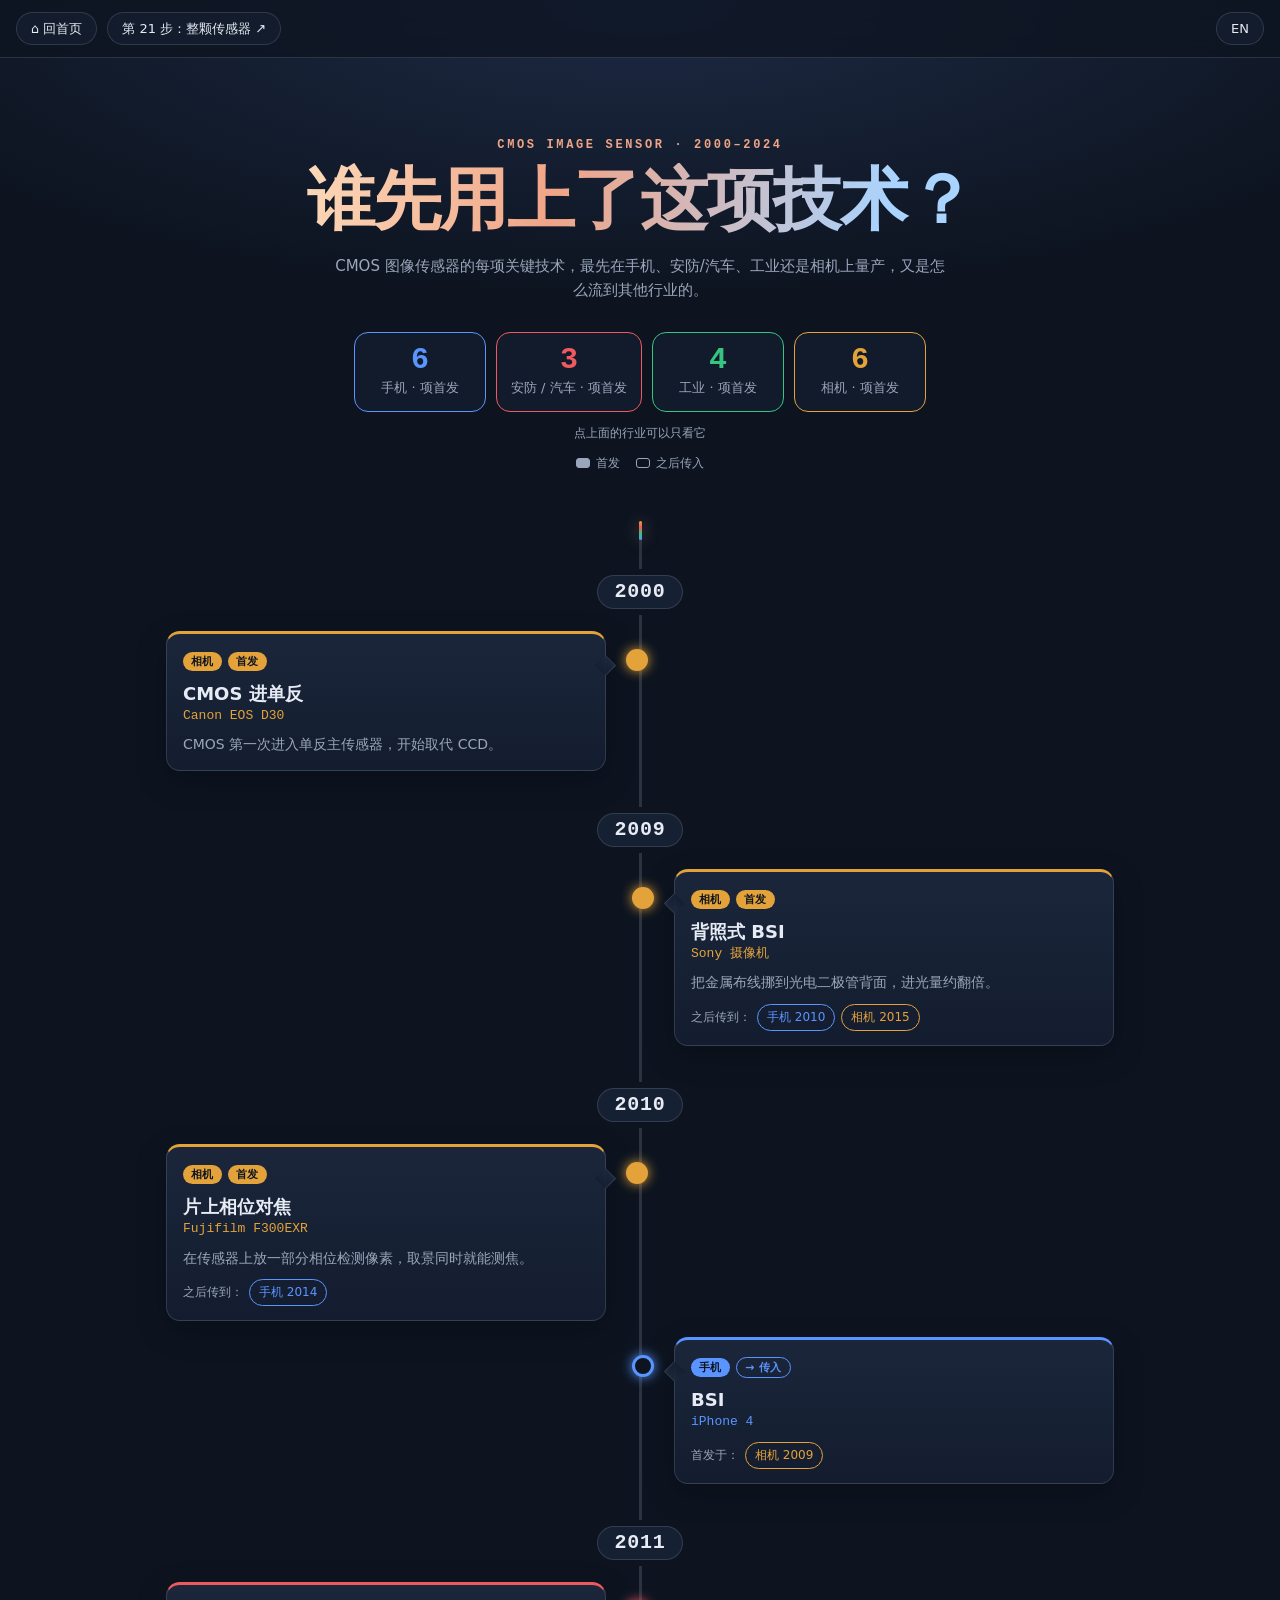
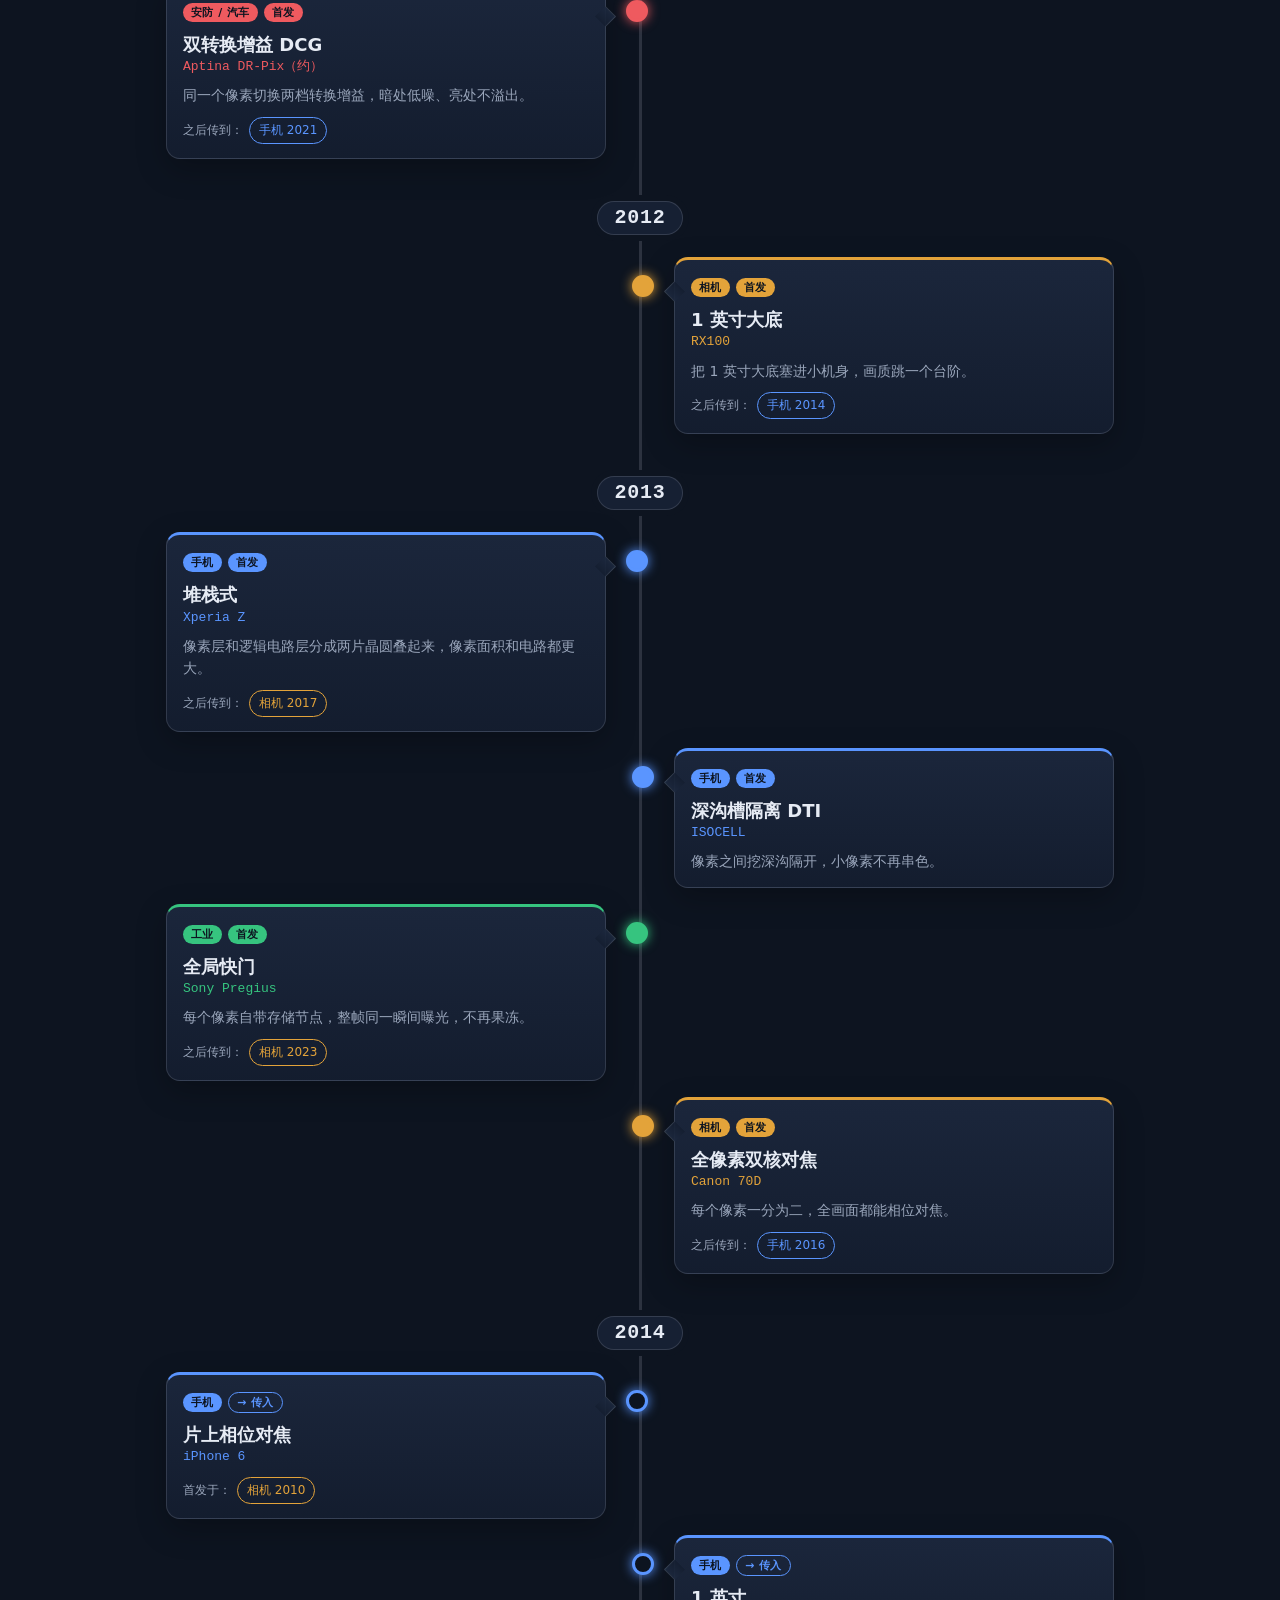
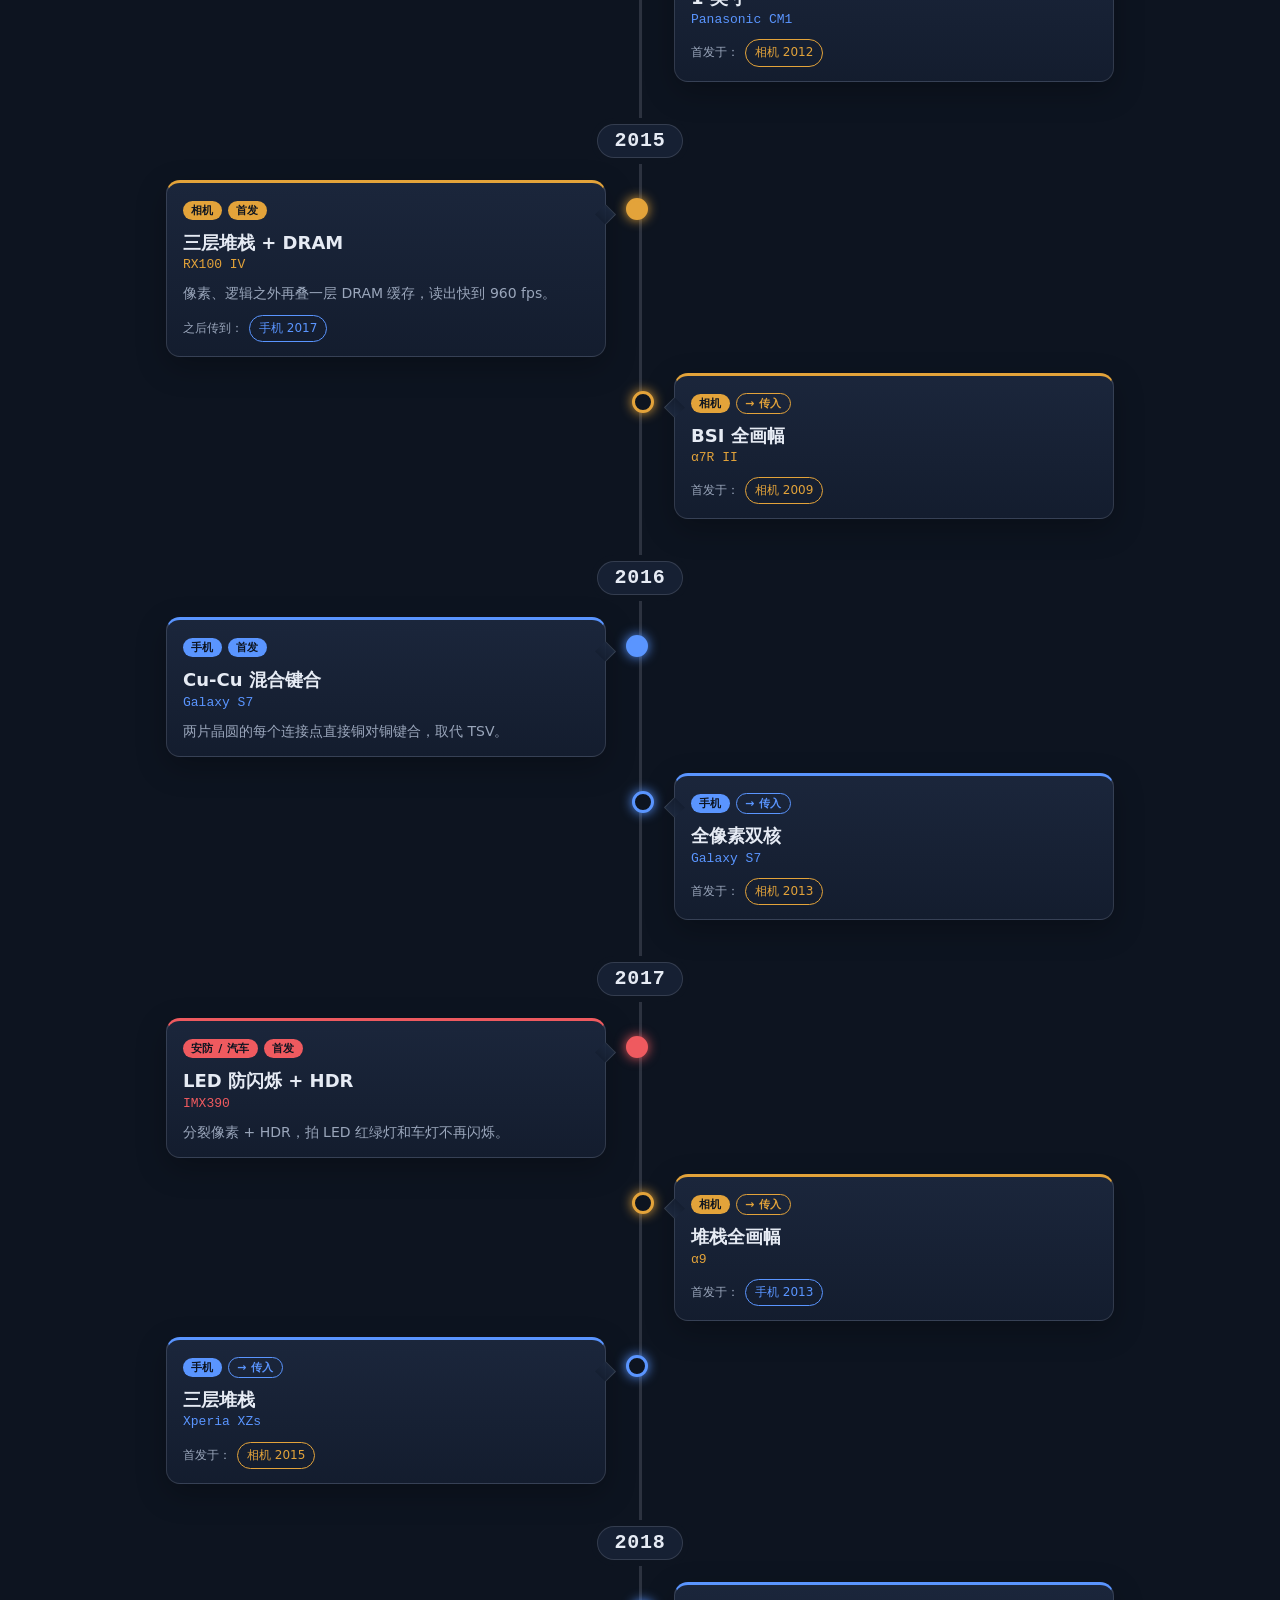
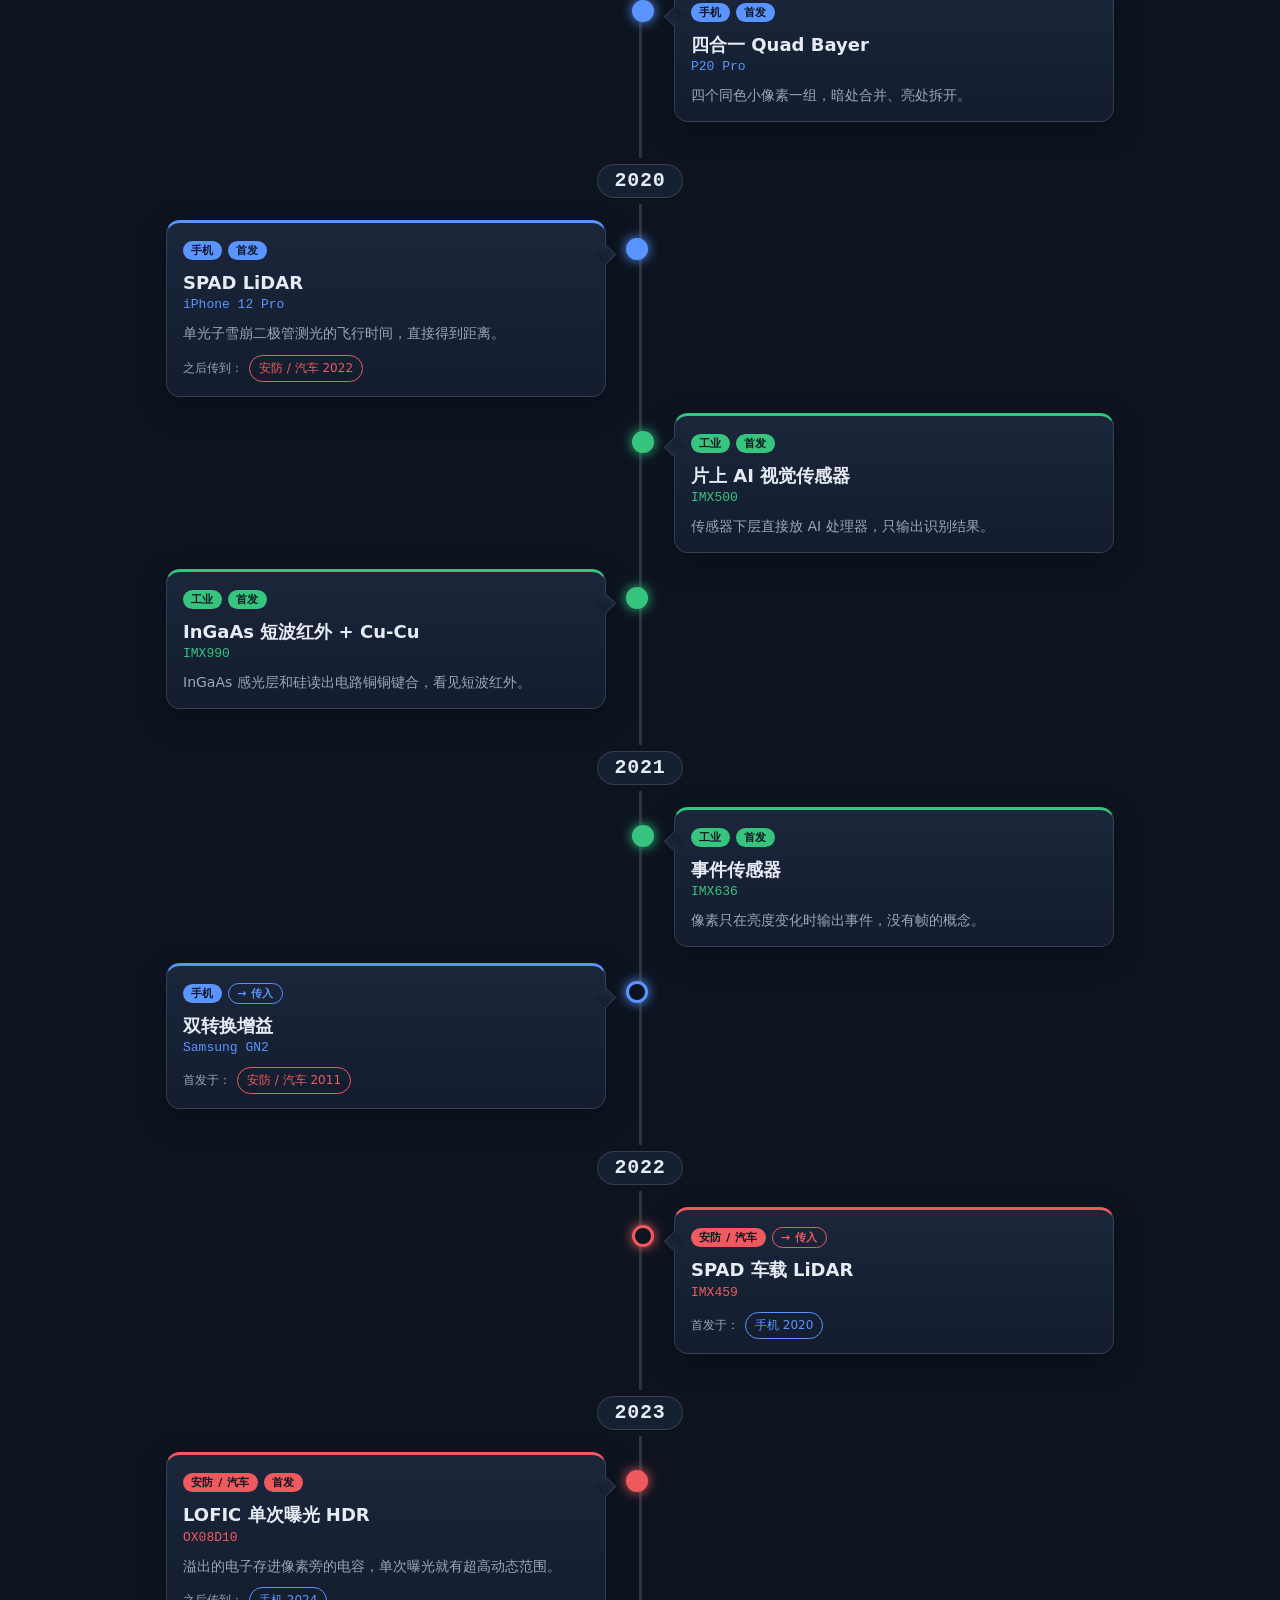
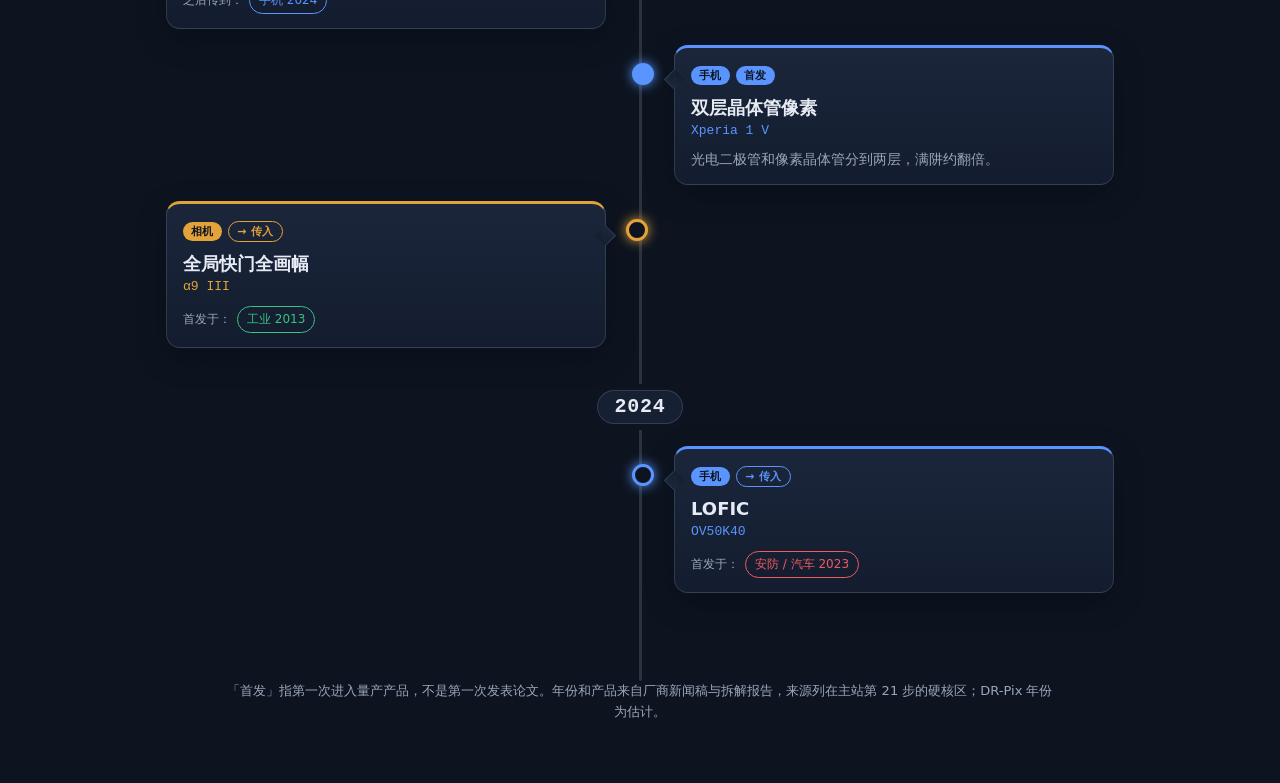
==== cmos-timeline.html @ b549ce95 "新增独立 CMOS 技术时间线页，首页和第 21 步加入口 Co-Authored-By: Claude Opus 5.5 <noreply@anthropic.com>" ====
<!doctype html>
<html lang="zh-CN">
<head>
<meta charset="utf-8">
<meta name="viewport" content="width=device-width, initial-scale=1, viewport-fit=cover">
<title>CMOS 技术时间线 · PhotonFall</title>
<meta name="description" content="CMOS 图像传感器的每项关键技术，最先在手机、安防/汽车、工业还是相机上量产？2000–2024 时间线。">
<style>
:root{--bg:#0d1420;--bg2:#162033;--ink:#e6ebf4;--dim:#9aa6bb;--line:rgba(230,235,244,.14);
  --phone:#5a95ff;--auto:#ef5a5f;--ind:#36c47f;--cam:#e3a33a;--accent:#f0a487;
  --sans:-apple-system,BlinkMacSystemFont,"PingFang SC","Hiragino Sans GB","Microsoft YaHei","Noto Sans SC",system-ui,sans-serif;
  --serif:"Songti SC","Noto Serif SC",Georgia,serif;--mono:ui-monospace,"SF Mono",Menlo,Consolas,monospace}
*{box-sizing:border-box}
html{scroll-behavior:smooth}
body{margin:0;background:radial-gradient(120% 60% at 50% 0%,#1d2a44 0%,var(--bg) 55%) fixed,var(--bg);color:var(--ink);font:15px/1.6 var(--sans);overflow-x:hidden}
a{color:inherit}
#bar{position:fixed;z-index:20;top:0;left:0;height:3px;width:0;background:linear-gradient(90deg,var(--phone),var(--auto),var(--ind),var(--cam))}
header{position:sticky;top:0;z-index:10;display:flex;align-items:center;gap:10px;padding:12px 16px;background:rgba(13,20,32,.72);backdrop-filter:blur(10px);-webkit-backdrop-filter:blur(10px);border-bottom:1px solid var(--line)}
header a,header button{border:1px solid var(--line);border-radius:999px;background:rgba(22,32,51,.7);color:var(--ink);font:500 13px/1 var(--sans);padding:9px 14px;text-decoration:none;cursor:pointer}
header a:hover,header button:hover{border-color:var(--accent)}
header .sp{flex:1}
.hero{max-width:860px;margin:0 auto;padding:clamp(40px,9vh,96px) 16px 24px;text-align:center}
.eye{margin:0 0 12px;font:600 12px/1 var(--mono);letter-spacing:.22em;text-transform:uppercase;color:var(--accent)}
h1{margin:0;font:800 clamp(34px,7vw,68px)/1.08 var(--sans);letter-spacing:-.02em;background:linear-gradient(100deg,#ffe9c7,#f0a487 40%,#a9d4ff 80%);-webkit-background-clip:text;background-clip:text;color:transparent}
.sub{max-width:620px;margin:18px auto 0;color:var(--dim)}
.stats{display:flex;flex-wrap:wrap;justify-content:center;gap:10px;margin:30px 0 0;padding:0;list-style:none}
.stats button{min-width:132px;border:1.5px solid var(--c);border-radius:14px;background:rgba(22,32,51,.6);color:var(--ink);padding:12px 14px;cursor:pointer;font:inherit;transition:opacity .2s,transform .2s,background .2s}
.stats button:hover{transform:translateY(-2px)}
.stats button[aria-pressed=false]{opacity:.35}
.stats b{display:block;font:800 30px/1 var(--mono);color:var(--c)}
.stats span{font-size:13px;color:var(--dim)}
.hint{margin:12px 0 0;font-size:12px;color:var(--dim)}
.legend{display:flex;justify-content:center;gap:16px;margin:10px 0 0;font-size:12px;color:var(--dim)}
.legend i{display:inline-block;width:14px;height:10px;border-radius:3px;margin-right:6px;vertical-align:-1px;border:1.5px solid var(--dim)}
.legend .solid i{background:var(--dim)}

/* 时间线主体 */
.tl{position:relative;max-width:980px;margin:24px auto 0;padding:20px 16px 80px;list-style:none}
.tl::before,.tl .fill{content:"";position:absolute;top:0;left:50%;width:3px;margin-left:-1.5px;border-radius:3px}
.tl::before{bottom:0;background:var(--line)}
.tl .fill{height:0;background:linear-gradient(180deg,var(--cam),var(--auto),var(--ind),var(--phone));box-shadow:0 0 14px rgba(240,164,135,.5)}
.yr{position:relative;display:flex;justify-content:center;margin:34px 0 14px}
.yr span{position:relative;z-index:1;padding:6px 16px;border-radius:999px;background:var(--bg2);border:1px solid var(--line);font:800 20px/1 var(--mono);letter-spacing:.04em;box-shadow:0 0 0 6px var(--bg)}
.it{position:relative;width:50%;padding:8px 34px 8px 0}
.it.r{margin-left:50%;padding:8px 0 8px 34px}
.it::after{content:"";position:absolute;top:26px;right:-8px;width:16px;height:16px;border-radius:50%;background:var(--bg);border:3px solid var(--c);box-shadow:0 0 12px var(--c)}
.it.r::after{right:auto;left:-8px}
.it.first::after{background:var(--c)}
.card{position:relative;padding:14px 16px;border-radius:14px;background:linear-gradient(180deg,rgba(28,40,62,.92),rgba(20,30,48,.92));border:1px solid var(--line);border-top:3px solid var(--c);box-shadow:0 10px 30px rgba(0,0,0,.25);
  opacity:0;transform:translateY(24px) scale(.98);transition:opacity .6s ease,transform .6s ease}
.it.in .card{opacity:1;transform:none}
.card::before{content:"";position:absolute;top:24px;right:-8px;width:14px;height:14px;background:inherit;border-right:1px solid var(--line);border-top:1px solid var(--line);transform:rotate(45deg)}
.it.r .card::before{right:auto;left:-8px;transform:rotate(-135deg)}
.tag{display:inline-flex;gap:6px;align-items:center;font:600 11px/1 var(--sans);letter-spacing:.04em}
.tag em{font-style:normal;padding:4px 8px;border-radius:999px;background:var(--c);color:#0d1420}
.tag .flw{background:transparent;border:1px solid var(--c);color:var(--c)}
.card h3{margin:10px 0 2px;font:700 18px/1.3 var(--sans)}
.card .prod{margin:0;font:500 13px/1.4 var(--mono);color:var(--c)}
.card p.d{margin:8px 0 0;font-size:14px;color:var(--dim)}
.card .to{display:flex;flex-wrap:wrap;gap:6px;margin:10px 0 0;font-size:12px;color:var(--dim);align-items:center}
.card .to a{padding:3px 9px;border-radius:999px;border:1px solid var(--cc);color:var(--cc);text-decoration:none}
.card .to a:hover{background:var(--cc);color:#0d1420}
.it.off{display:none}
.it.flash .card{box-shadow:0 0 0 2px var(--c),0 10px 30px rgba(0,0,0,.25)}
footer{max-width:860px;margin:0 auto;padding:0 16px 60px;text-align:center;font-size:13px;color:var(--dim)}

@media (max-width:720px){
  .tl::before,.tl .fill{left:24px}
  .it,.it.r{width:auto;margin-left:0;padding:8px 0 8px 52px}
  .it::after,.it.r::after{left:16px;right:auto}
  .card::before,.it.r .card::before{right:auto;left:-8px;transform:rotate(-135deg)}
  .yr{justify-content:flex-start}
  .yr span{margin-left:0}
}
@media (prefers-reduced-motion:reduce){html{scroll-behavior:auto}.card{transition:none;opacity:1;transform:none}}
</style>
</head>
<body>
<div id="bar" aria-hidden="true"></div>
<header>
  <a href="index.html#/" id="home">⌂ PhotonFall</a>
  <a href="index.html#/step/21" id="step21"></a>
  <span class="sp"></span>
  <button type="button" id="lang"></button>
</header>
<section class="hero">
  <p class="eye">CMOS Image Sensor · 2000–2024</p>
  <h1 id="h1"></h1>
  <p class="sub" id="sub"></p>
  <ul class="stats" id="stats"></ul>
  <p class="hint" id="hint"></p>
  <p class="legend" id="legend"></p>
</section>
<ol class="tl" id="tl"><li class="fill" aria-hidden="true"></li></ol>
<footer id="foot"></footer>

<script src="js/i18n.js"></script>
<script src="js/cmostl.js"></script>
<script>
/* 独立时间线页：数据来自 js/cmostl.js（CMT / CMT_LANES / CMT_DESC），语言跟主站共用 localStorage。 */
const T = {
  zh: {h1: '谁先用上了这项技术？', sub: 'CMOS 图像传感器的每项关键技术，最先在手机、安防/汽车、工业还是相机上量产，又是怎么流到其他行业的。',
       hint: '点上面的行业可以只看它', solid: '首发', hollow: '之后传入', first: '首发', flw: '传入', to: '之后传到', from: '首发于',
       firsts: '项首发', home: '⌂ 回首页', s21: '第 21 步：整颗传感器', lang: 'EN',
       foot: '「首发」指第一次进入量产产品，不是第一次发表论文。年份和产品来自厂商新闻稿与拆解报告，来源列在主站第 21 步的硬核区；DR-Pix 年份为估计。'},
  en: {h1: 'Who shipped it first?', sub: 'Every key CMOS image sensor technology: did it ship first in phones, security/automotive, industrial or cameras, and how did it spread to the rest?',
       hint: 'Tap an industry above to show only it', solid: 'First', hollow: 'Spread here later', first: 'First', flw: 'Spread', to: 'Then spread to', from: 'First in',
       firsts: 'firsts', home: '⌂ Home', s21: 'Step 21: The whole sensor', lang: '中',
       foot: '"First" means first in a shipping product, not first paper. Years and products come from vendor press releases and teardown reports, listed in Step 21 of the main site; the DR-Pix year is approximate.'},
};
const on = new Set(CMT_LANES.map(l => l.k));
const lane = k => CMT_LANES.find(l => l.k === k);
const id = r => `${r[5]}-${r[1]}-${r[0]}`;

function render() {
  const en = getLang() === 'en', t = T[en ? 'en' : 'zh'], L = l => en ? l.en : l.zh;
  document.documentElement.lang = en ? 'en' : 'zh-CN';
  document.title = en ? 'CMOS Technology Timeline · PhotonFall' : 'CMOS 技术时间线 · PhotonFall';
  for (const k of ['h1', 'sub', 'hint']) document.getElementById(k).textContent = t[k];
  home.textContent = t.home; step21.textContent = t.s21 + ' ↗'; lang.textContent = t.lang; foot.textContent = t.foot;
  legend.innerHTML = `<span class="solid"><i></i>${t.solid}</span><span><i></i>${t.hollow}</span>`;
  stats.innerHTML = CMT_LANES.map(l => `<li><button type="button" data-k="${l.k}" aria-pressed="${on.has(l.k)}" style="--c:var(--${l.k})"><b>${CMT.filter(r => r[1] === l.k && r[4]).length}</b><span>${L(l)} · ${t.firsts}</span></button></li>`).join('');
  let side = 0, html = '<li class="fill" aria-hidden="true"></li>';
  for (const y of [...new Set(CMT.map(r => r[0]))]) {
    html += `<li class="yr"><span>${y}</span></li>`;
    for (const r of CMT.filter(r => r[0] === y)) {
      const [name, prod] = (en ? r[3] : r[2]).split(' · '), l = lane(r[1]), first = r[4];
      const rel = CMT.filter(x => x[5] === r[5] && x !== r && (first ? !x[4] : x[4]));
      const links = rel.map(x => `<a href="#${id(x)}" style="--cc:var(--${x[1]})">${L(lane(x[1]))} ${x[0]}</a>`).join('');
      html += `<li class="it ${side++ % 2 ? 'r' : ''} ${first ? 'first' : ''}" id="${id(r)}" data-k="${r[1]}" style="--c:var(--${r[1]})"><div class="card">
        <span class="tag"><em>${L(l)}</em><em class="${first ? '' : 'flw'}">${first ? t.first : '→ ' + t.flw}</em></span>
        <h3>${name}</h3><p class="prod">${prod || ''}</p>
        ${first ? `<p class="d">${CMT_DESC[r[5]][en ? 1 : 0]}</p>` : ''}
        ${links ? `<p class="to">${first ? t.to : t.from}：${links}</p>` : ''}</div></li>`;
    }
  }
  tl.innerHTML = html;
  filter(); reveal(); onScroll();
}
function filter() {
  tl.querySelectorAll('.it').forEach(it => it.classList.toggle('off', !on.has(it.dataset.k)));
  tl.querySelectorAll('.yr').forEach(y => {   // 这一年没有可见的卡片就把年份也藏起来
    let n = y.nextElementSibling, any = false;
    while (n && n.classList.contains('it')) { any ||= !n.classList.contains('off'); n = n.nextElementSibling; }
    y.style.display = any ? '' : 'none';
  });
  stats.querySelectorAll('button').forEach(b => b.setAttribute('aria-pressed', on.has(b.dataset.k)));
}
const io = 'IntersectionObserver' in window ? new IntersectionObserver(es => es.forEach(e => { if (e.isIntersecting) { e.target.classList.add('in'); io.unobserve(e.target); } }), {rootMargin: '0px 0px -12% 0px'}) : null;
function reveal() { tl.querySelectorAll('.it').forEach(it => io ? io.observe(it) : it.classList.add('in')); }
function onScroll() {
  const h = document.documentElement, p = h.scrollTop / Math.max(1, h.scrollHeight - h.clientHeight);
  bar.style.width = (p * 100) + '%';
  const r = tl.getBoundingClientRect(), fill = tl.querySelector('.fill');
  fill.style.height = Math.max(0, Math.min(r.height, innerHeight * .6 - r.top)) + 'px';
}
addEventListener('scroll', onScroll, {passive: true});
addEventListener('resize', onScroll);
stats.addEventListener('click', e => {
  const b = e.target.closest('button'); if (!b) return;
  const k = b.dataset.k;
  if (on.size === CMT_LANES.length) { on.clear(); on.add(k); }   // 全开时点一个 = 只看它
  else if (on.has(k)) { on.delete(k); if (!on.size) CMT_LANES.forEach(l => on.add(l.k)); }
  else on.add(k);
  filter(); onScroll();
});
tl.addEventListener('click', e => {   // 点「之后传到 / 首发于」跳到对应卡片并闪一下
  const a = e.target.closest('.to a'); if (!a) return;
  const it = document.querySelector(a.getAttribute('href'));
  if (it && it.classList.contains('off')) { on.add(it.dataset.k); filter(); }
  setTimeout(() => { it.classList.add('in', 'flash'); setTimeout(() => it.classList.remove('flash'), 1400); }, 400);
});
lang.onclick = () => { try { localStorage.setItem('photonfall_lang', getLang() === 'en' ? 'zh' : 'en'); } catch (e) {} render(); };
render();
</script>
</body>
</html>
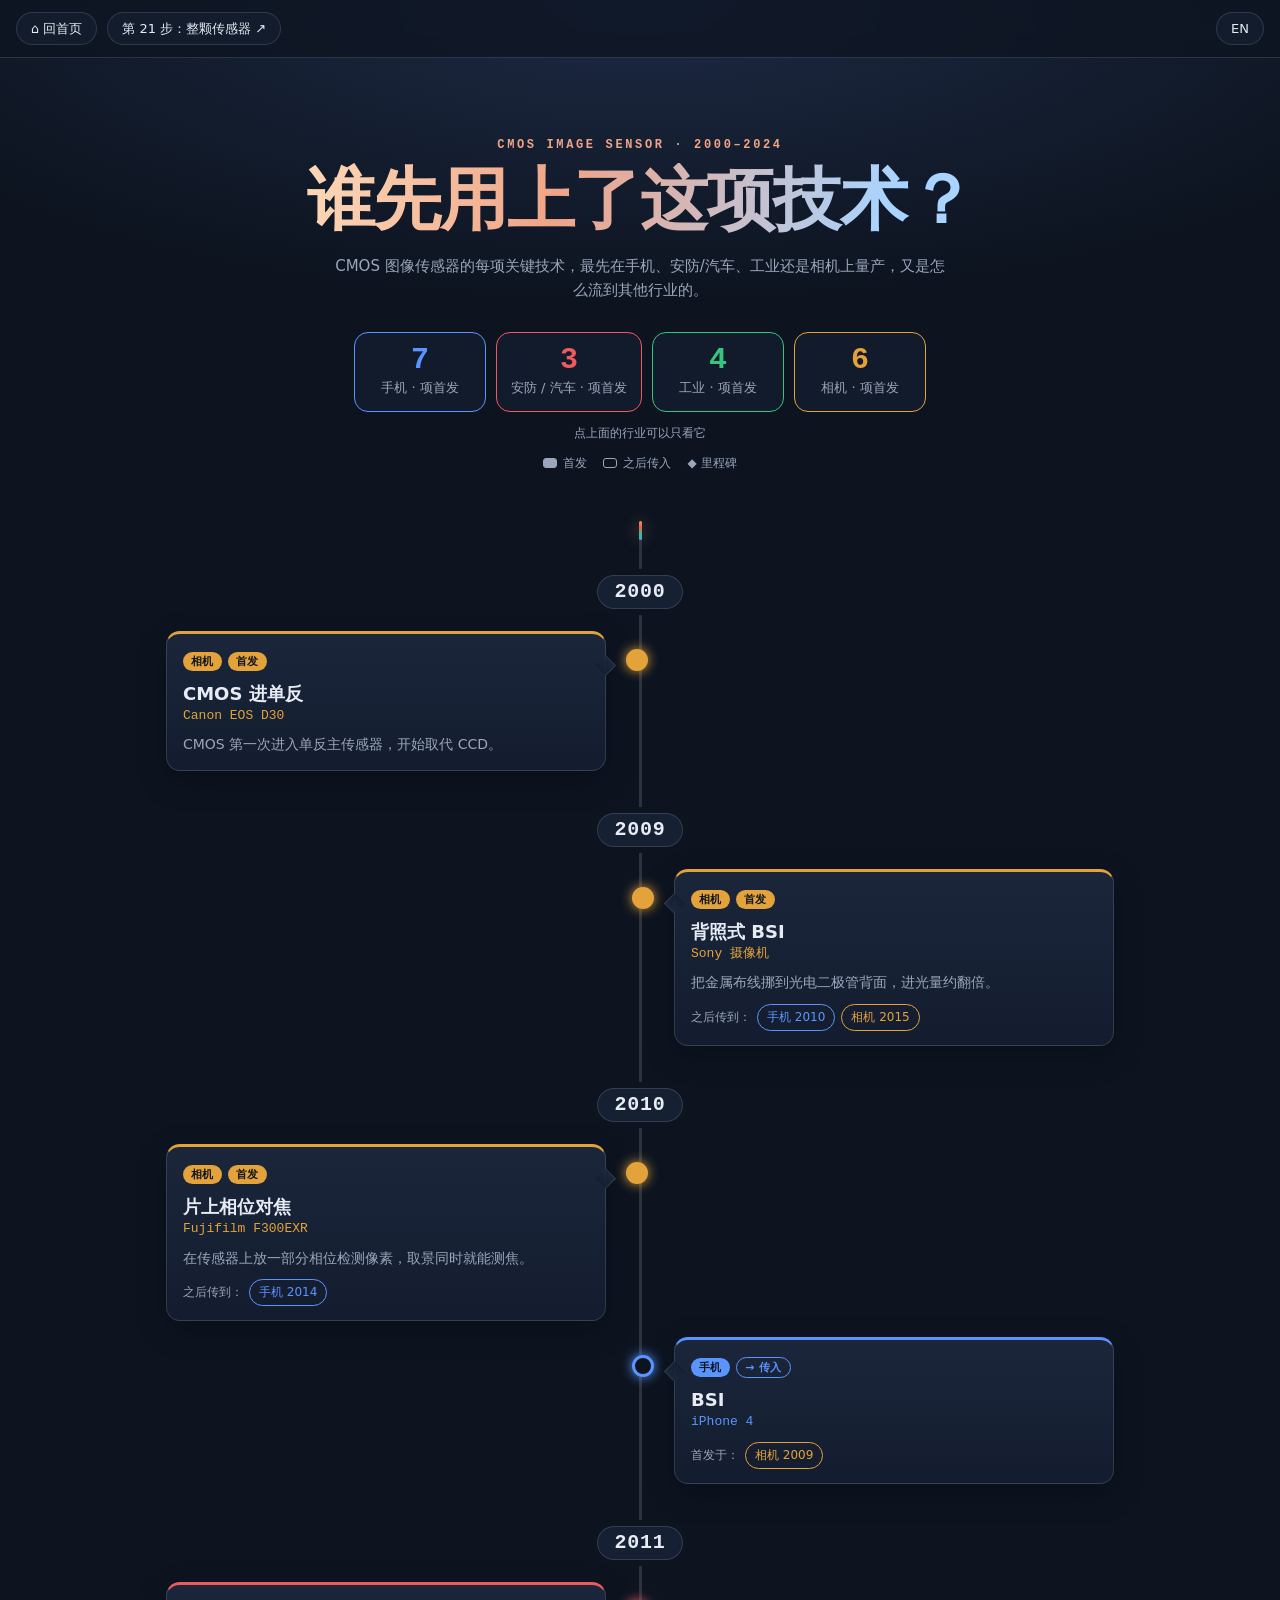
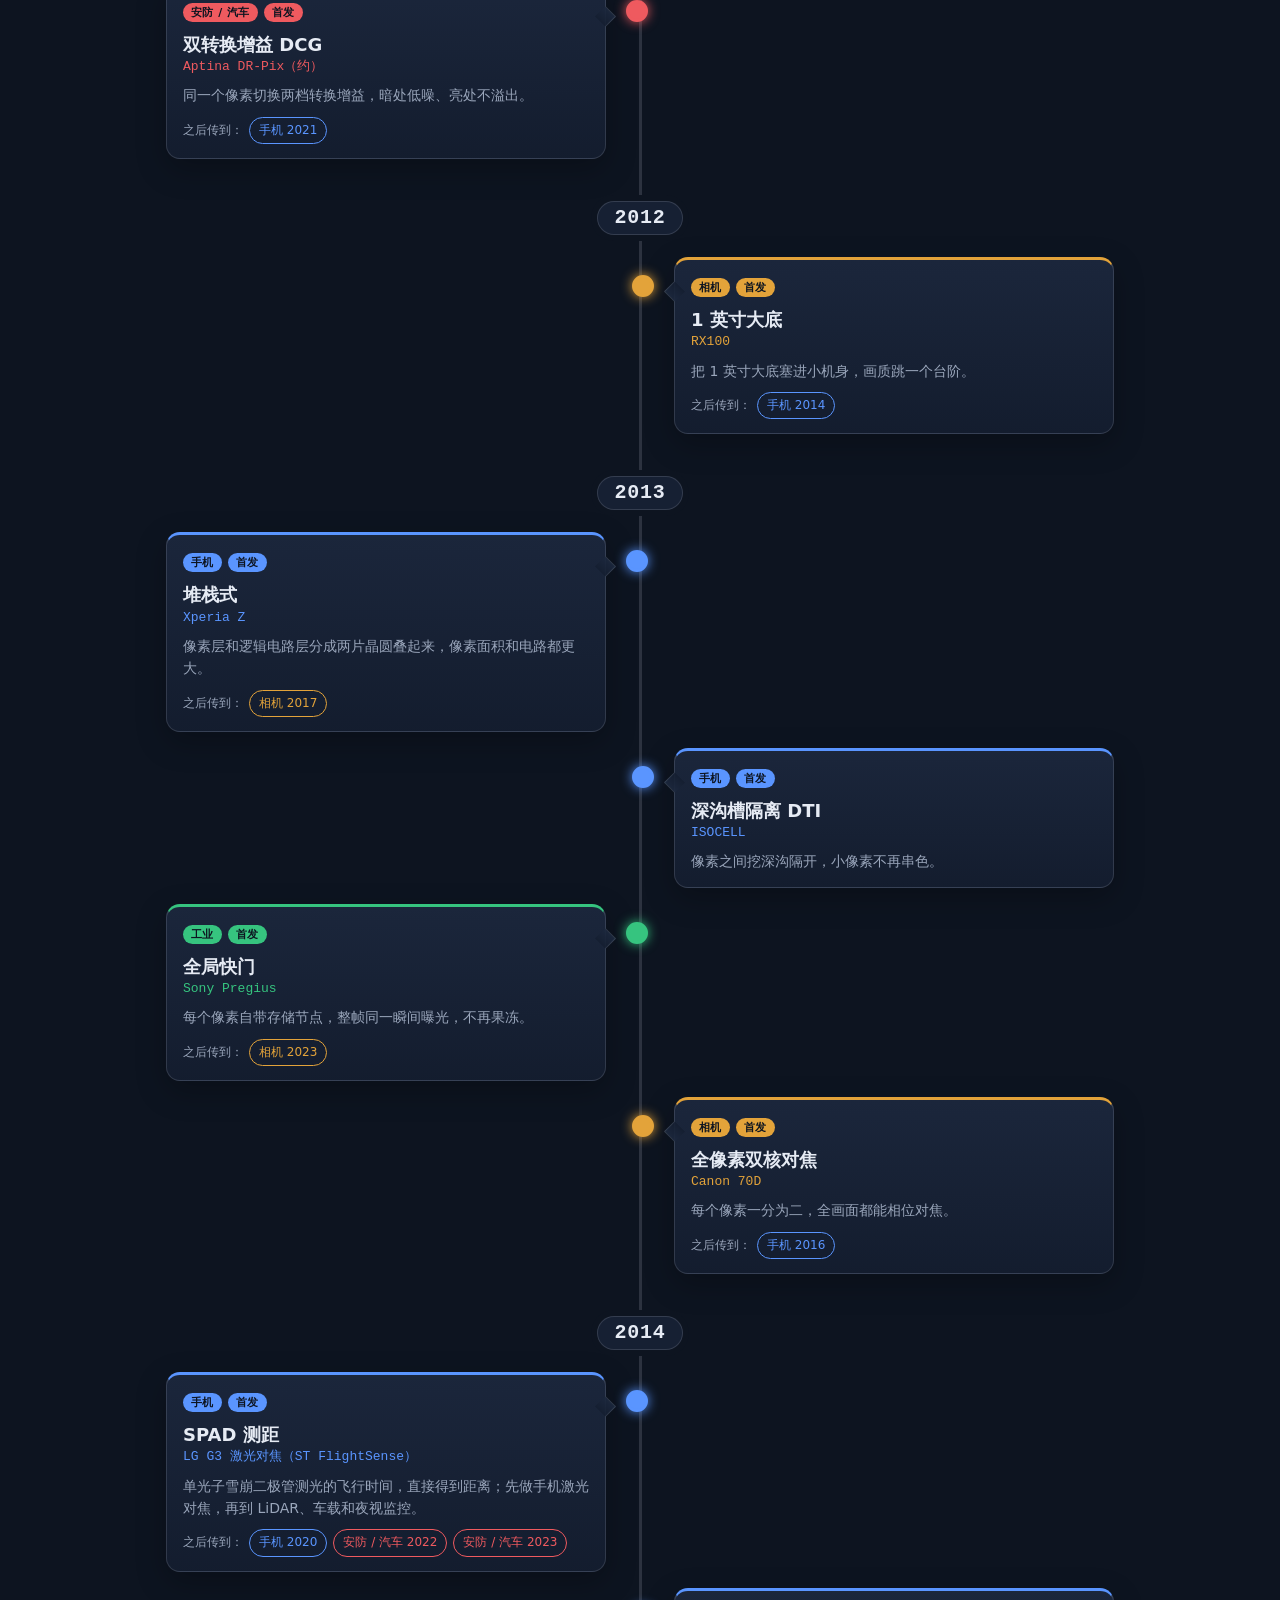
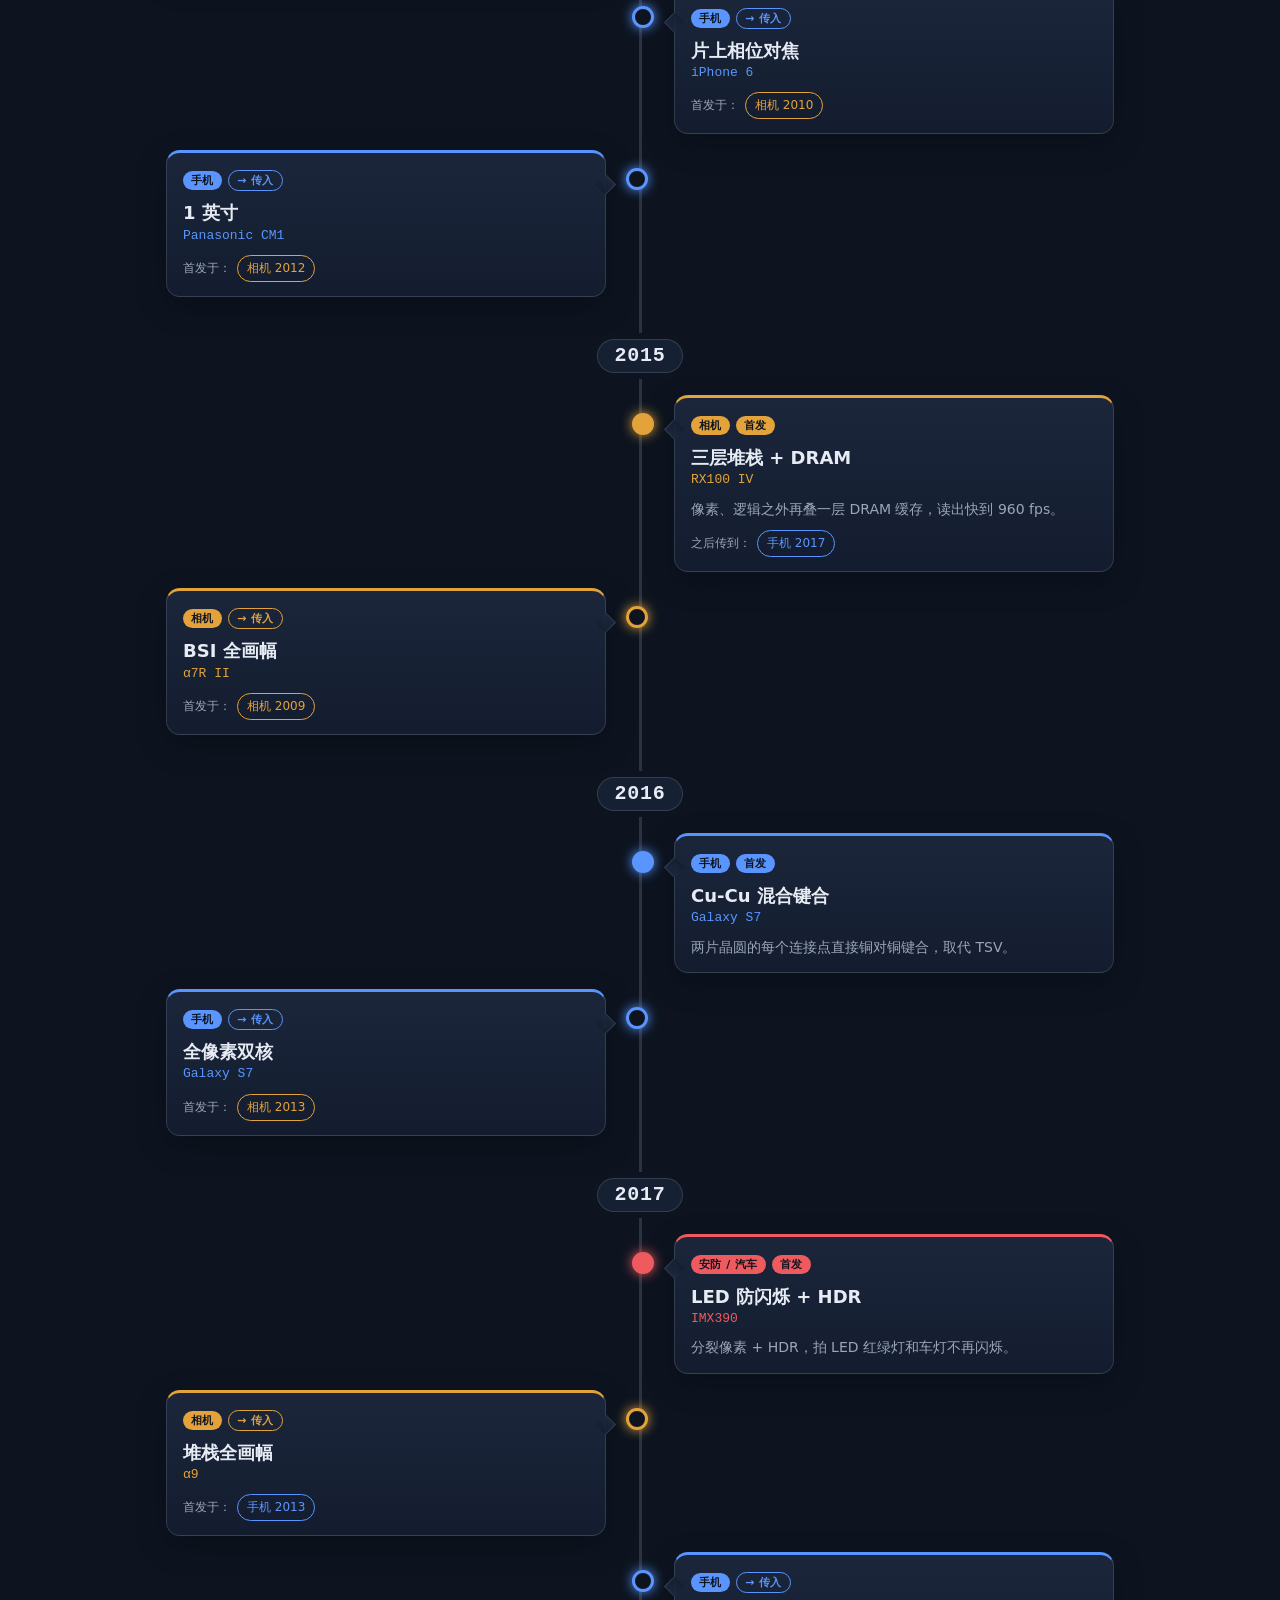
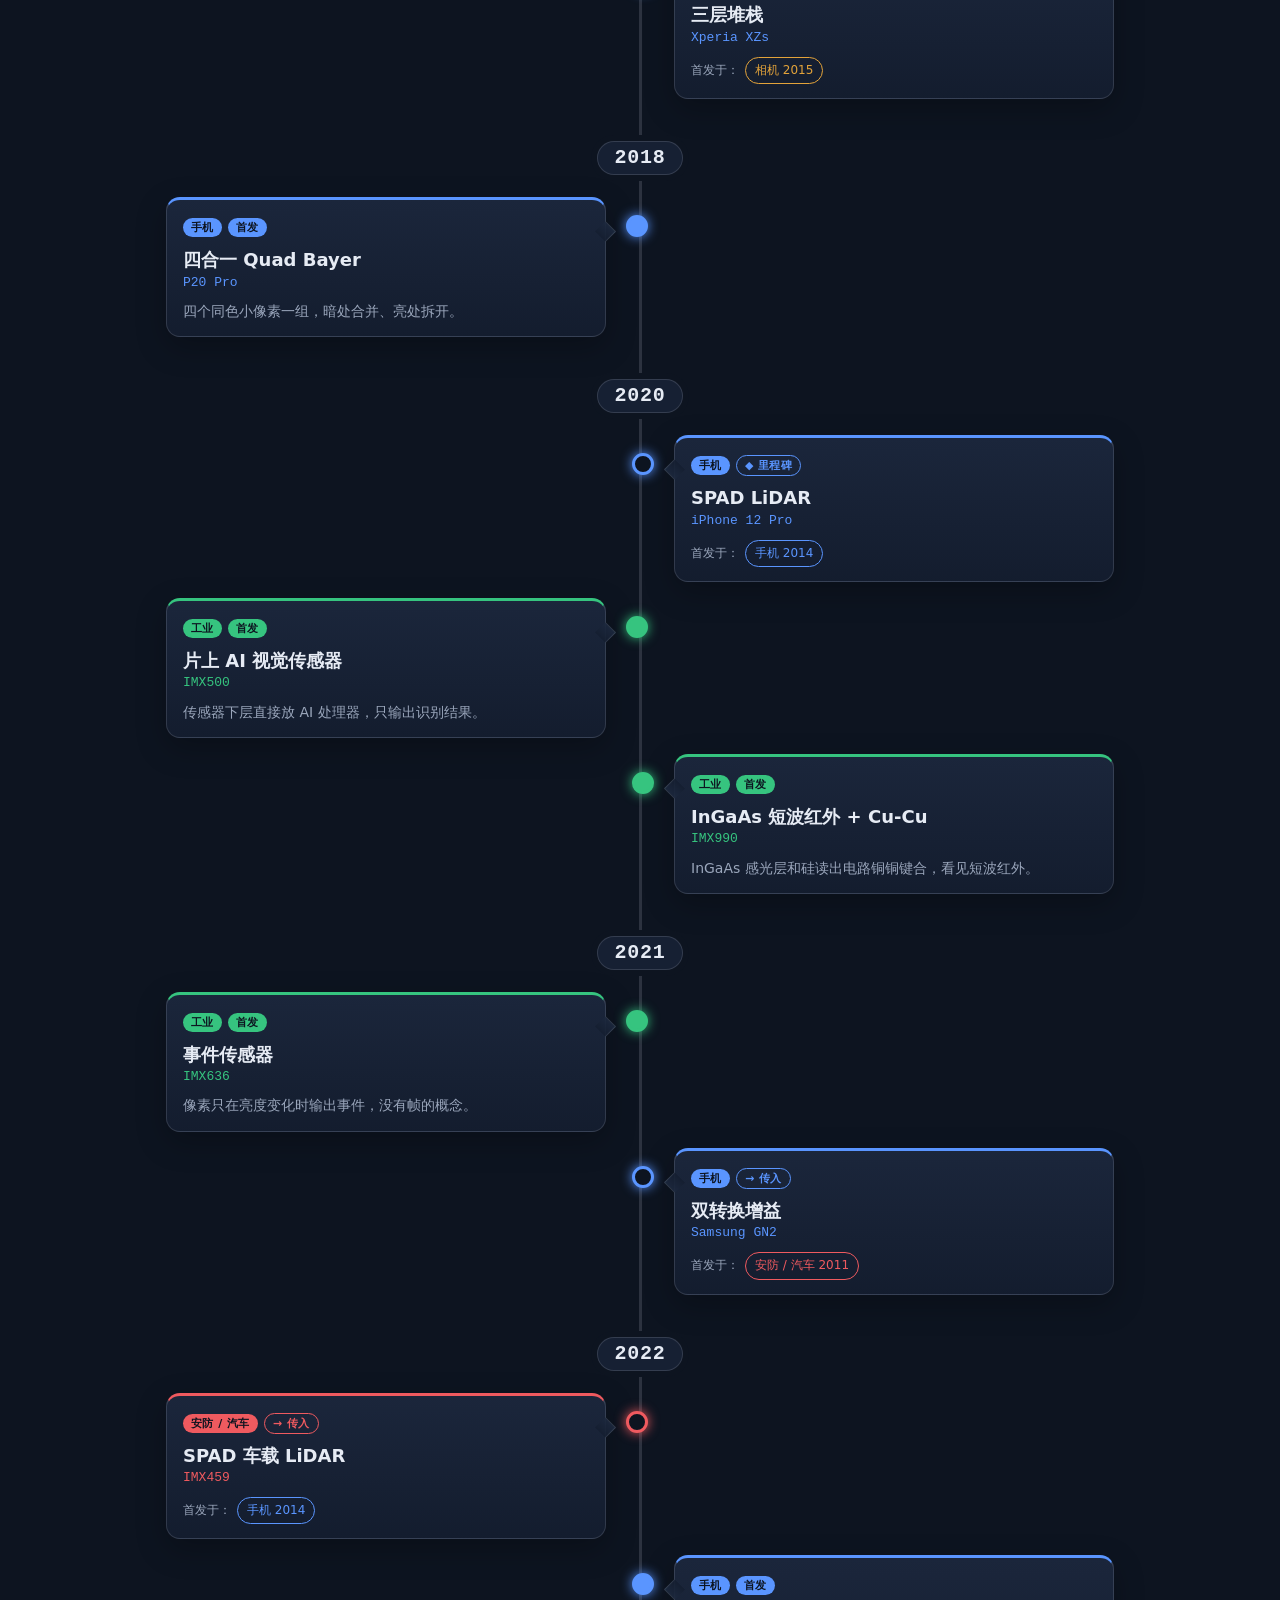
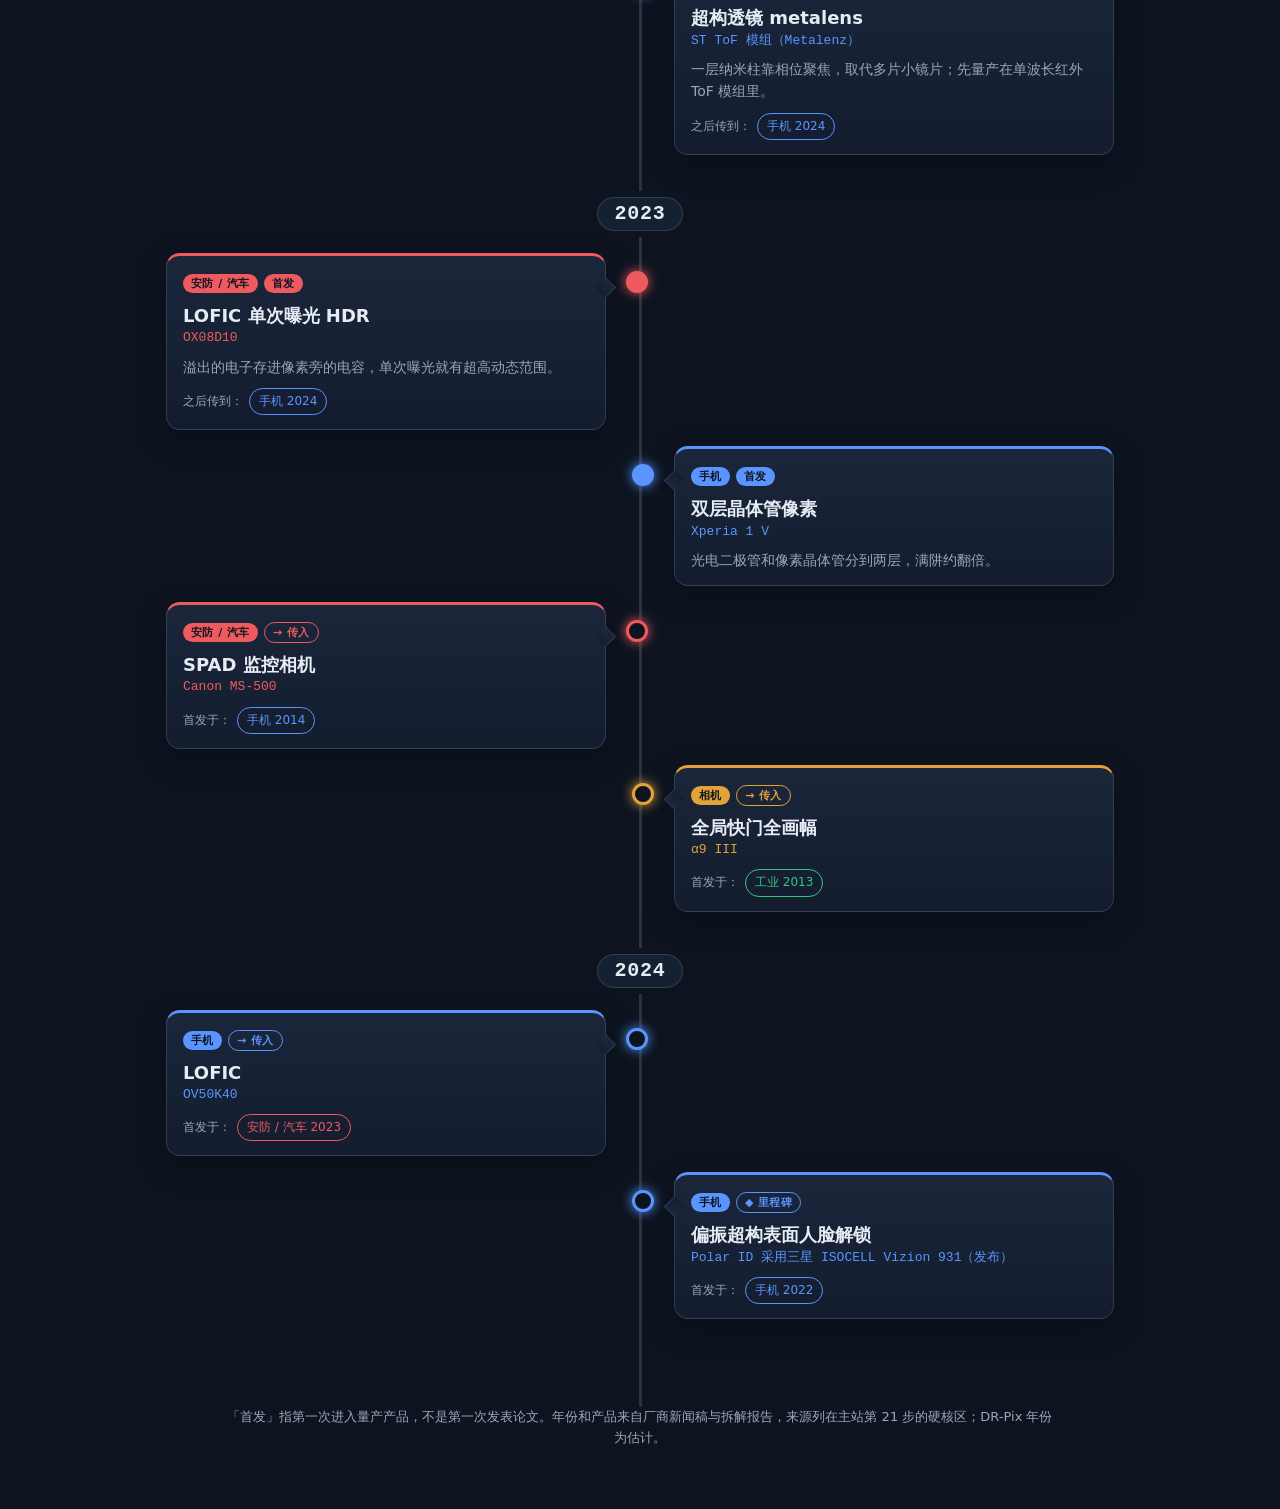
==== commit 58b27e57: "时间线加 SPAD、metalens，支持同行业「里程碑」类型 Co-Authored-By: Claude Opus 5.5 <noreply@anthropic.com>" ====
--- a/cmos-timeline.html
+++ b/cmos-timeline.html
@@ -100,11 +100,11 @@
 /* 独立时间线页：数据来自 js/cmostl.js（CMT / CMT_LANES / CMT_DESC），语言跟主站共用 localStorage。 */
 const T = {
   zh: {h1: '谁先用上了这项技术？', sub: 'CMOS 图像传感器的每项关键技术，最先在手机、安防/汽车、工业还是相机上量产，又是怎么流到其他行业的。',
-       hint: '点上面的行业可以只看它', solid: '首发', hollow: '之后传入', first: '首发', flw: '传入', to: '之后传到', from: '首发于',
+       hint: '点上面的行业可以只看它', solid: '首发', hollow: '之后传入', ms: '里程碑', first: '首发', flw: '传入', to: '之后传到', from: '首发于',
        firsts: '项首发', home: '⌂ 回首页', s21: '第 21 步：整颗传感器', lang: 'EN',
        foot: '「首发」指第一次进入量产产品，不是第一次发表论文。年份和产品来自厂商新闻稿与拆解报告，来源列在主站第 21 步的硬核区；DR-Pix 年份为估计。'},
   en: {h1: 'Who shipped it first?', sub: 'Every key CMOS image sensor technology: did it ship first in phones, security/automotive, industrial or cameras, and how did it spread to the rest?',
-       hint: 'Tap an industry above to show only it', solid: 'First', hollow: 'Spread here later', first: 'First', flw: 'Spread', to: 'Then spread to', from: 'First in',
+       hint: 'Tap an industry above to show only it', solid: 'First', hollow: 'Spread here later', ms: 'Milestone', first: 'First', flw: 'Spread', to: 'Then spread to', from: 'First in',
        firsts: 'firsts', home: '⌂ Home', s21: 'Step 21: The whole sensor', lang: '中',
        foot: '"First" means first in a shipping product, not first paper. Years and products come from vendor press releases and teardown reports, listed in Step 21 of the main site; the DR-Pix year is approximate.'},
 };
@@ -118,17 +118,17 @@
   document.title = en ? 'CMOS Technology Timeline · PhotonFall' : 'CMOS 技术时间线 · PhotonFall';
   for (const k of ['h1', 'sub', 'hint']) document.getElementById(k).textContent = t[k];
   home.textContent = t.home; step21.textContent = t.s21 + ' ↗'; lang.textContent = t.lang; foot.textContent = t.foot;
-  legend.innerHTML = `<span class="solid"><i></i>${t.solid}</span><span><i></i>${t.hollow}</span>`;
-  stats.innerHTML = CMT_LANES.map(l => `<li><button type="button" data-k="${l.k}" aria-pressed="${on.has(l.k)}" style="--c:var(--${l.k})"><b>${CMT.filter(r => r[1] === l.k && r[4]).length}</b><span>${L(l)} · ${t.firsts}</span></button></li>`).join('');
+  legend.innerHTML = `<span class="solid"><i></i>${t.solid}</span><span><i></i>${t.hollow}</span><span>◆ ${t.ms}</span>`;
+  stats.innerHTML = CMT_LANES.map(l => `<li><button type="button" data-k="${l.k}" aria-pressed="${on.has(l.k)}" style="--c:var(--${l.k})"><b>${CMT.filter(r => r[1] === l.k && r[4] === 1).length}</b><span>${L(l)} · ${t.firsts}</span></button></li>`).join('');
   let side = 0, html = '<li class="fill" aria-hidden="true"></li>';
-  for (const y of [...new Set(CMT.map(r => r[0]))]) {
+  for (const y of [...new Set(CMT.map(r => r[0]))].sort((a, b) => a - b)) {
     html += `<li class="yr"><span>${y}</span></li>`;
     for (const r of CMT.filter(r => r[0] === y)) {
-      const [name, prod] = (en ? r[3] : r[2]).split(' · '), l = lane(r[1]), first = r[4];
-      const rel = CMT.filter(x => x[5] === r[5] && x !== r && (first ? !x[4] : x[4]));
+      const [name, prod] = (en ? r[3] : r[2]).split(' · '), l = lane(r[1]), first = r[4] === 1, ms = r[4] === 2;
+      const rel = CMT.filter(x => x[5] === r[5] && x !== r && (first ? x[4] !== 1 : x[4] === 1));
       const links = rel.map(x => `<a href="#${id(x)}" style="--cc:var(--${x[1]})">${L(lane(x[1]))} ${x[0]}</a>`).join('');
       html += `<li class="it ${side++ % 2 ? 'r' : ''} ${first ? 'first' : ''}" id="${id(r)}" data-k="${r[1]}" style="--c:var(--${r[1]})"><div class="card">
-        <span class="tag"><em>${L(l)}</em><em class="${first ? '' : 'flw'}">${first ? t.first : '→ ' + t.flw}</em></span>
+        <span class="tag"><em>${L(l)}</em><em class="${first ? '' : 'flw'}">${first ? t.first : ms ? '◆ ' + t.ms : '→ ' + t.flw}</em></span>
         <h3>${name}</h3><p class="prod">${prod || ''}</p>
         ${first ? `<p class="d">${CMT_DESC[r[5]][en ? 1 : 0]}</p>` : ''}
         ${links ? `<p class="to">${first ? t.to : t.from}：${links}</p>` : ''}</div></li>`;
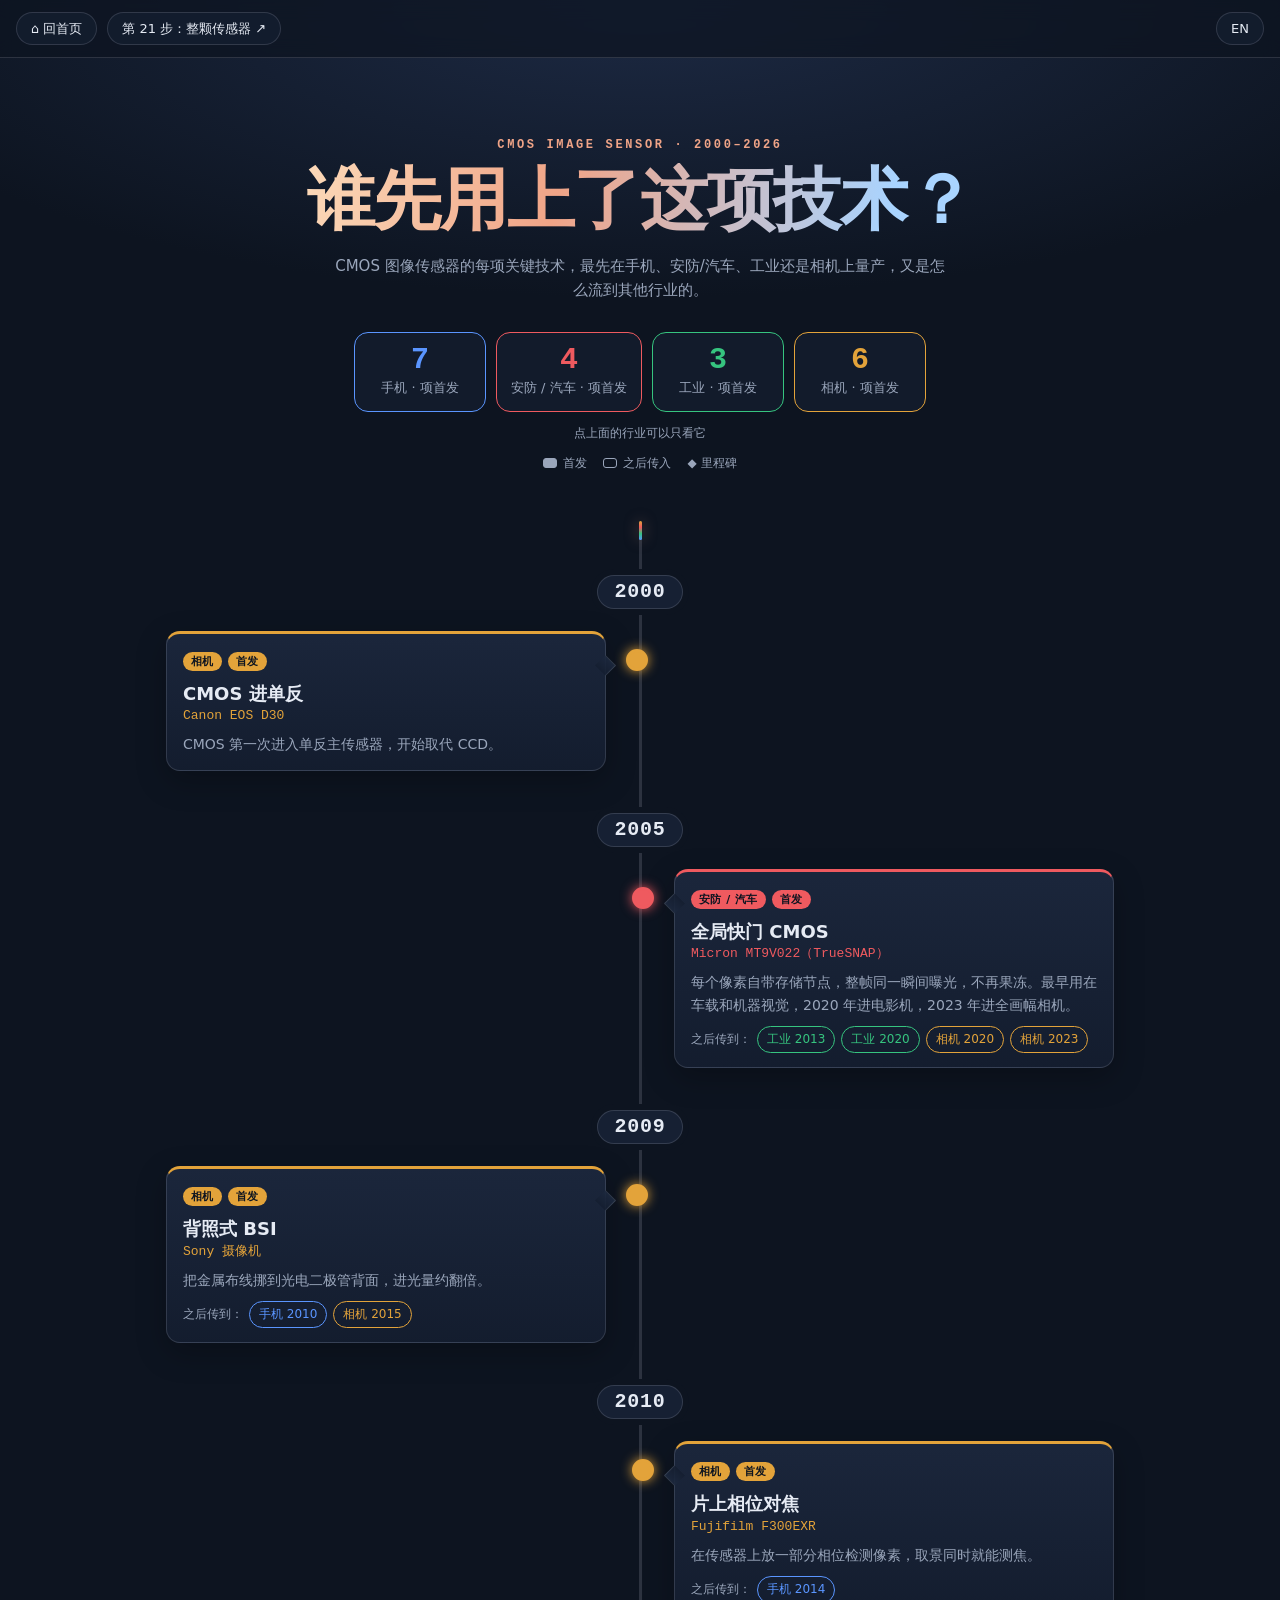
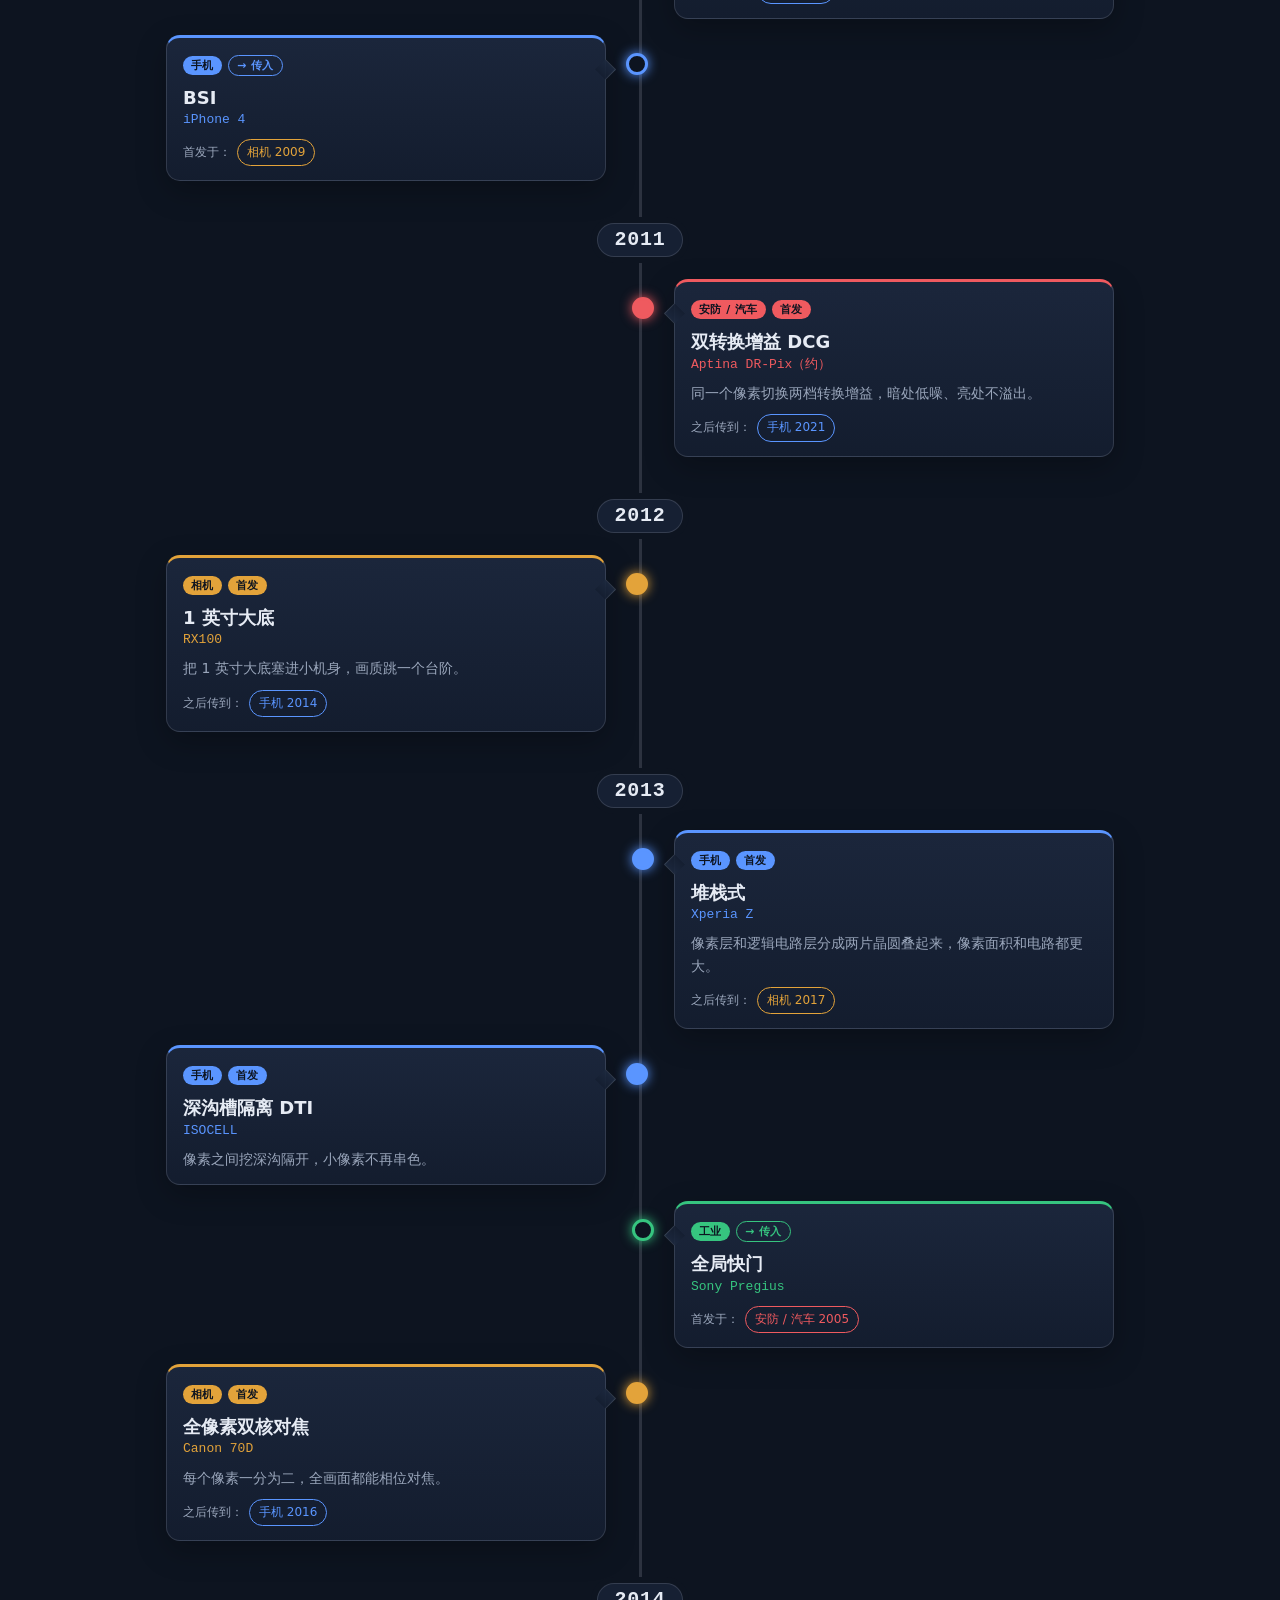
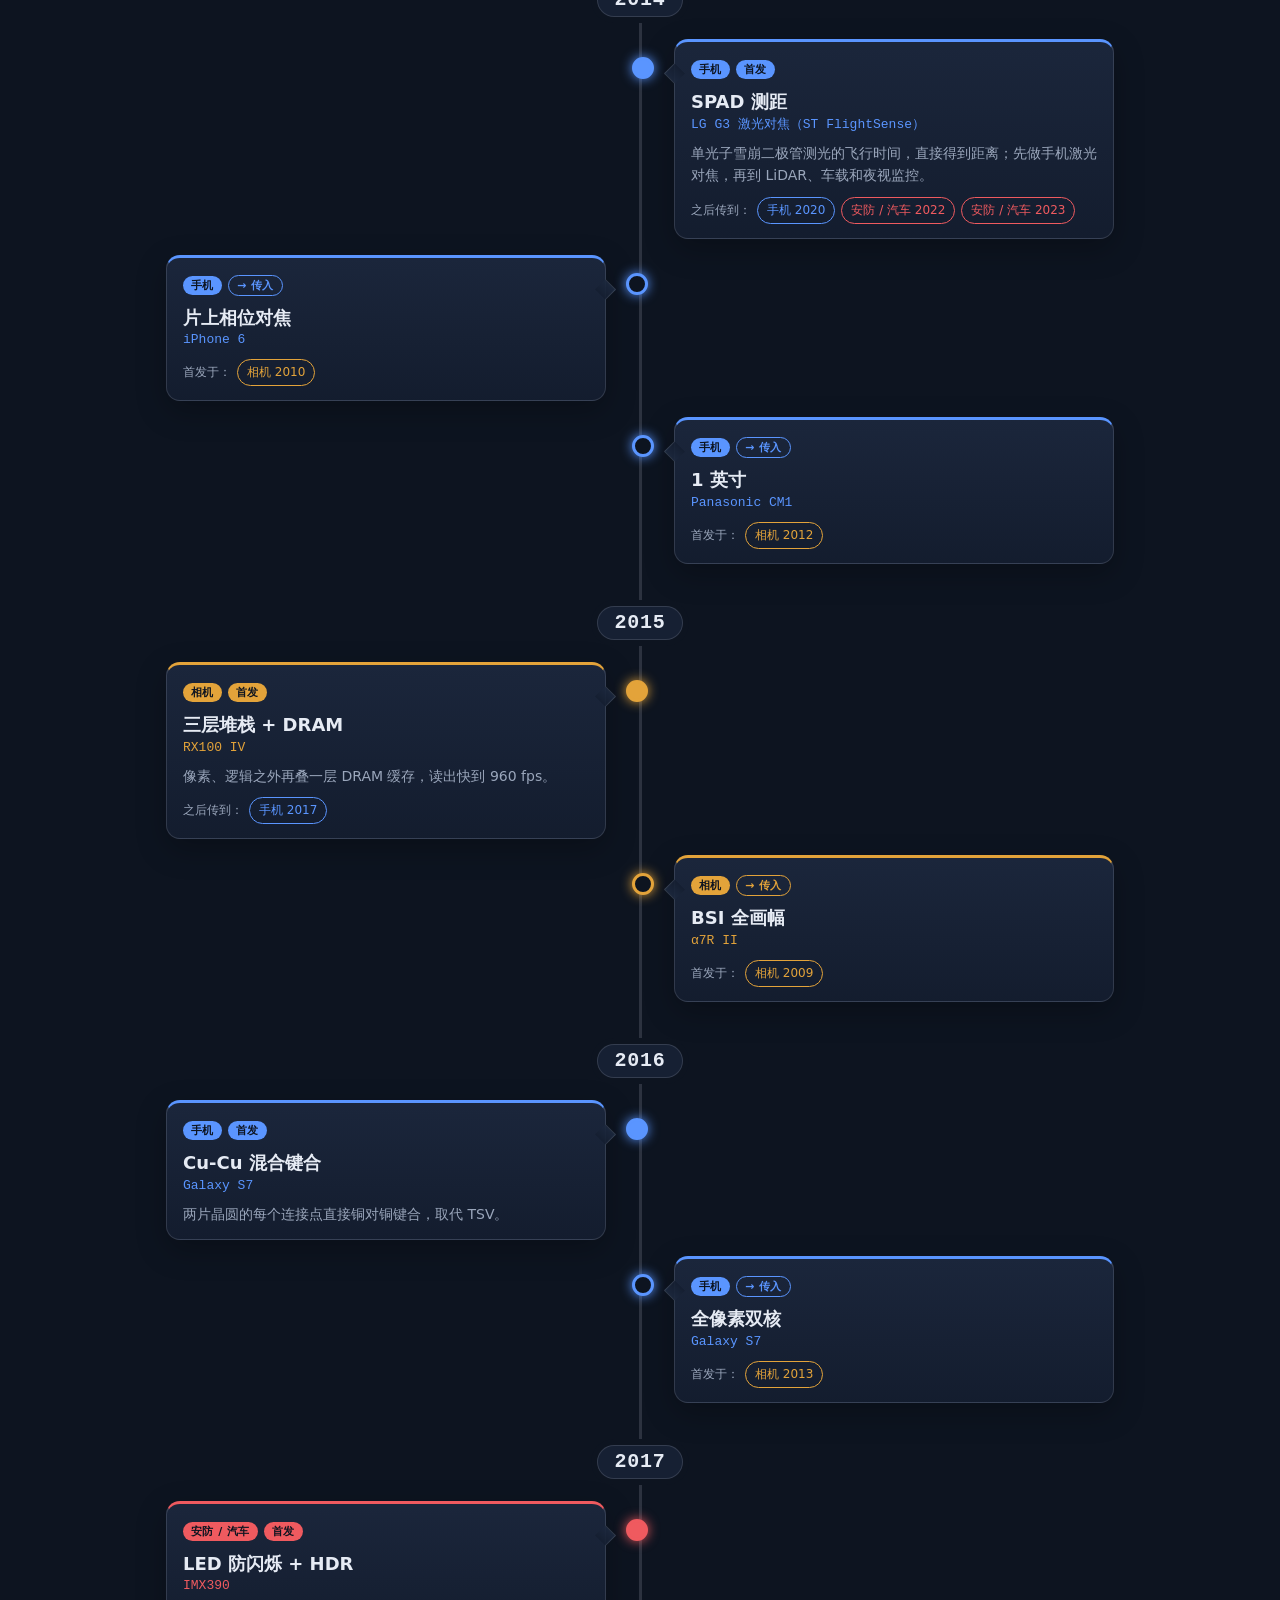
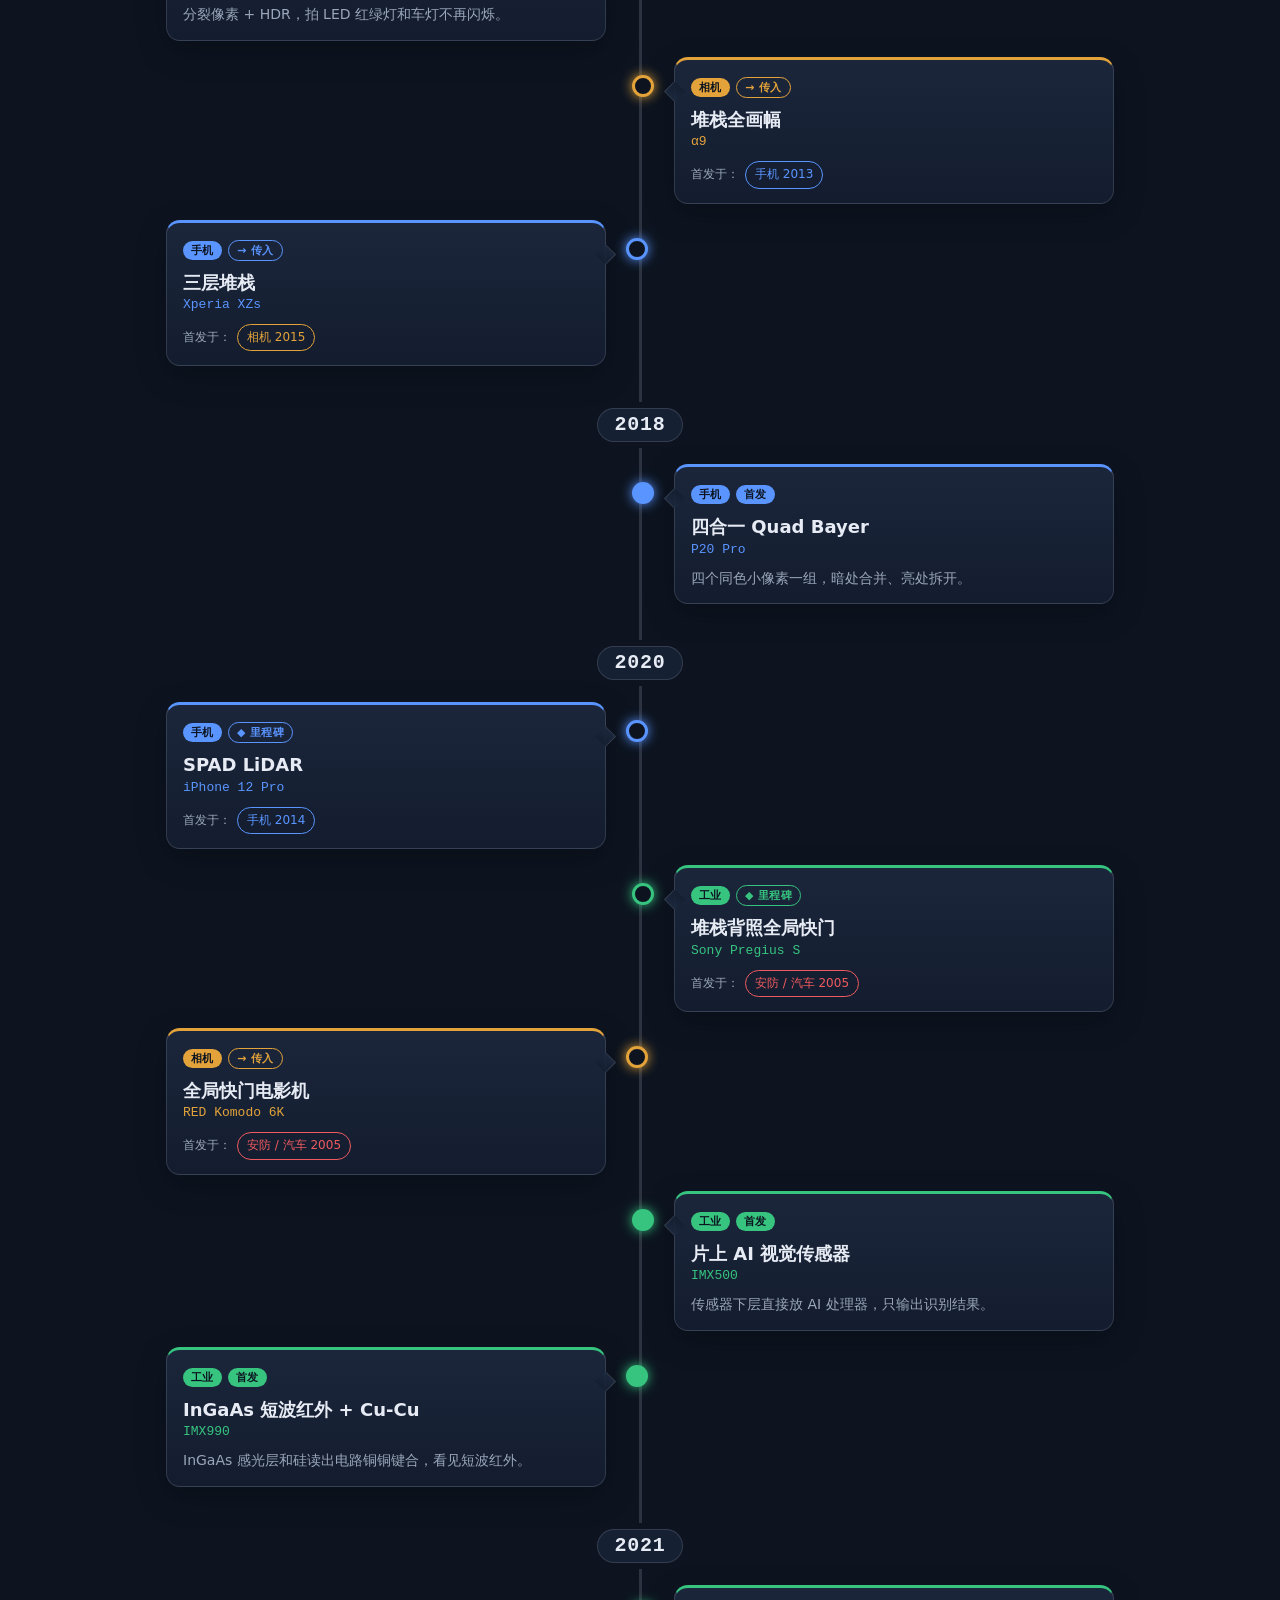
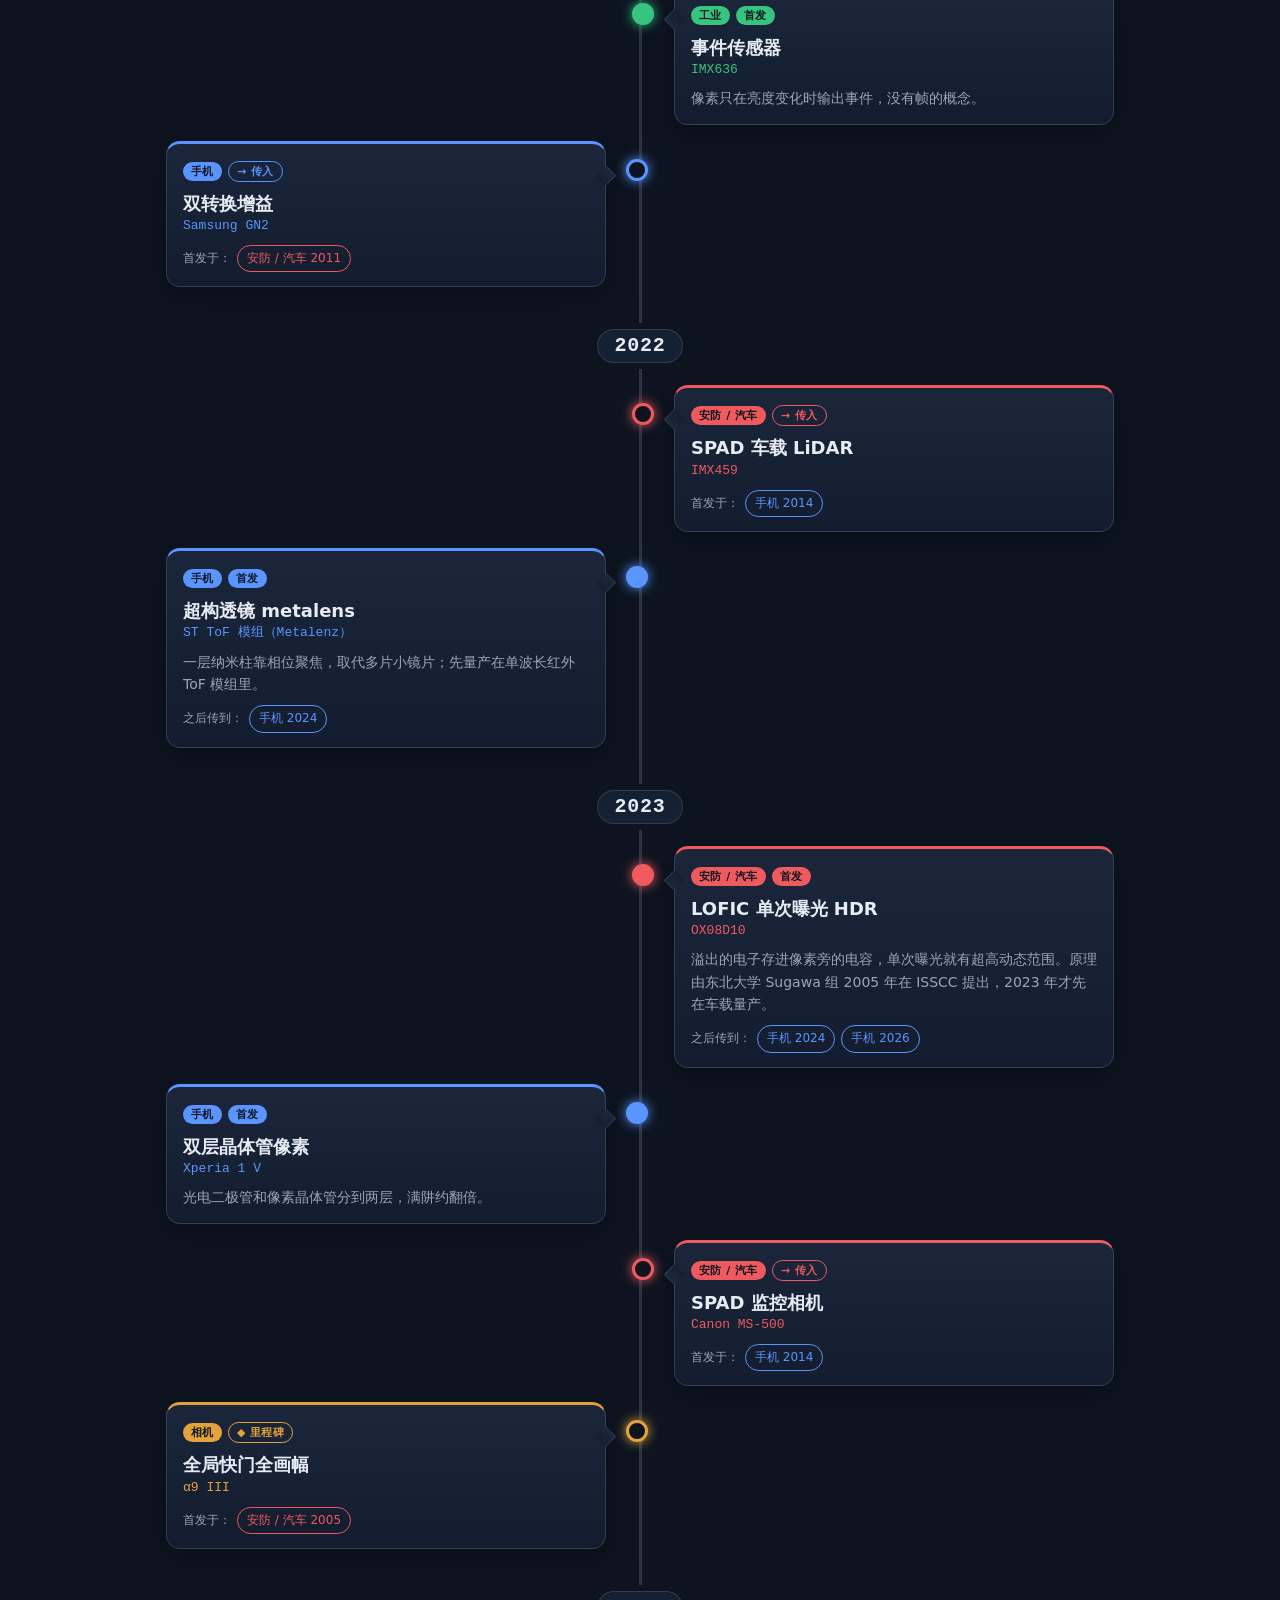
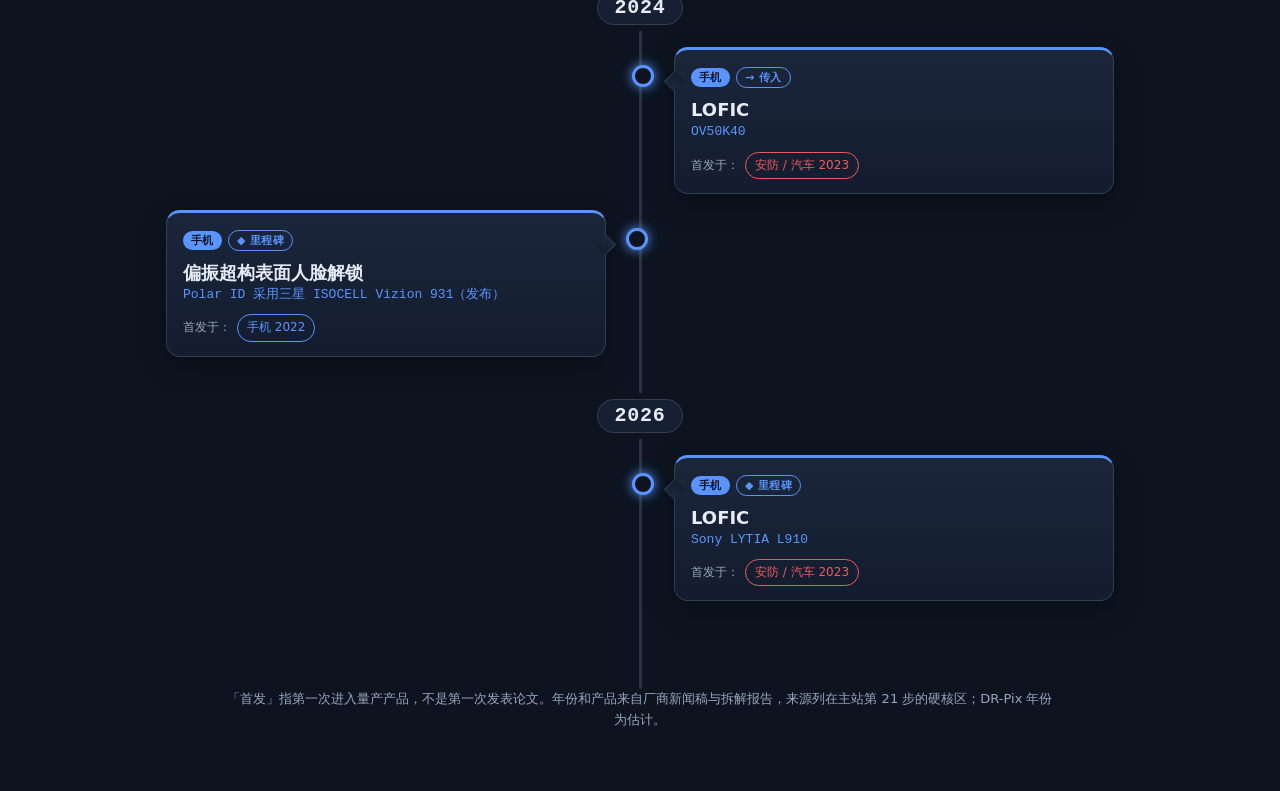
==== commit db6f9f71: "时间线补全局快门和 LOFIC 的完整路线 Co-Authored-By: Claude Opus 5.5 <noreply@anthropic.com>" ====
--- a/cmos-timeline.html
+++ b/cmos-timeline.html
@@ -4,7 +4,7 @@
 <meta charset="utf-8">
 <meta name="viewport" content="width=device-width, initial-scale=1, viewport-fit=cover">
 <title>CMOS 技术时间线 · PhotonFall</title>
-<meta name="description" content="CMOS 图像传感器的每项关键技术，最先在手机、安防/汽车、工业还是相机上量产？2000–2024 时间线。">
+<meta name="description" content="CMOS 图像传感器的每项关键技术，最先在手机、安防/汽车、工业还是相机上量产？2000–2026 时间线。">
 <style>
 :root{--bg:#0d1420;--bg2:#162033;--ink:#e6ebf4;--dim:#9aa6bb;--line:rgba(230,235,244,.14);
   --phone:#5a95ff;--auto:#ef5a5f;--ind:#36c47f;--cam:#e3a33a;--accent:#f0a487;
@@ -84,7 +84,7 @@
   <button type="button" id="lang"></button>
 </header>
 <section class="hero">
-  <p class="eye">CMOS Image Sensor · 2000–2024</p>
+  <p class="eye">CMOS Image Sensor · 2000–2026</p>
   <h1 id="h1"></h1>
   <p class="sub" id="sub"></p>
   <ul class="stats" id="stats"></ul>
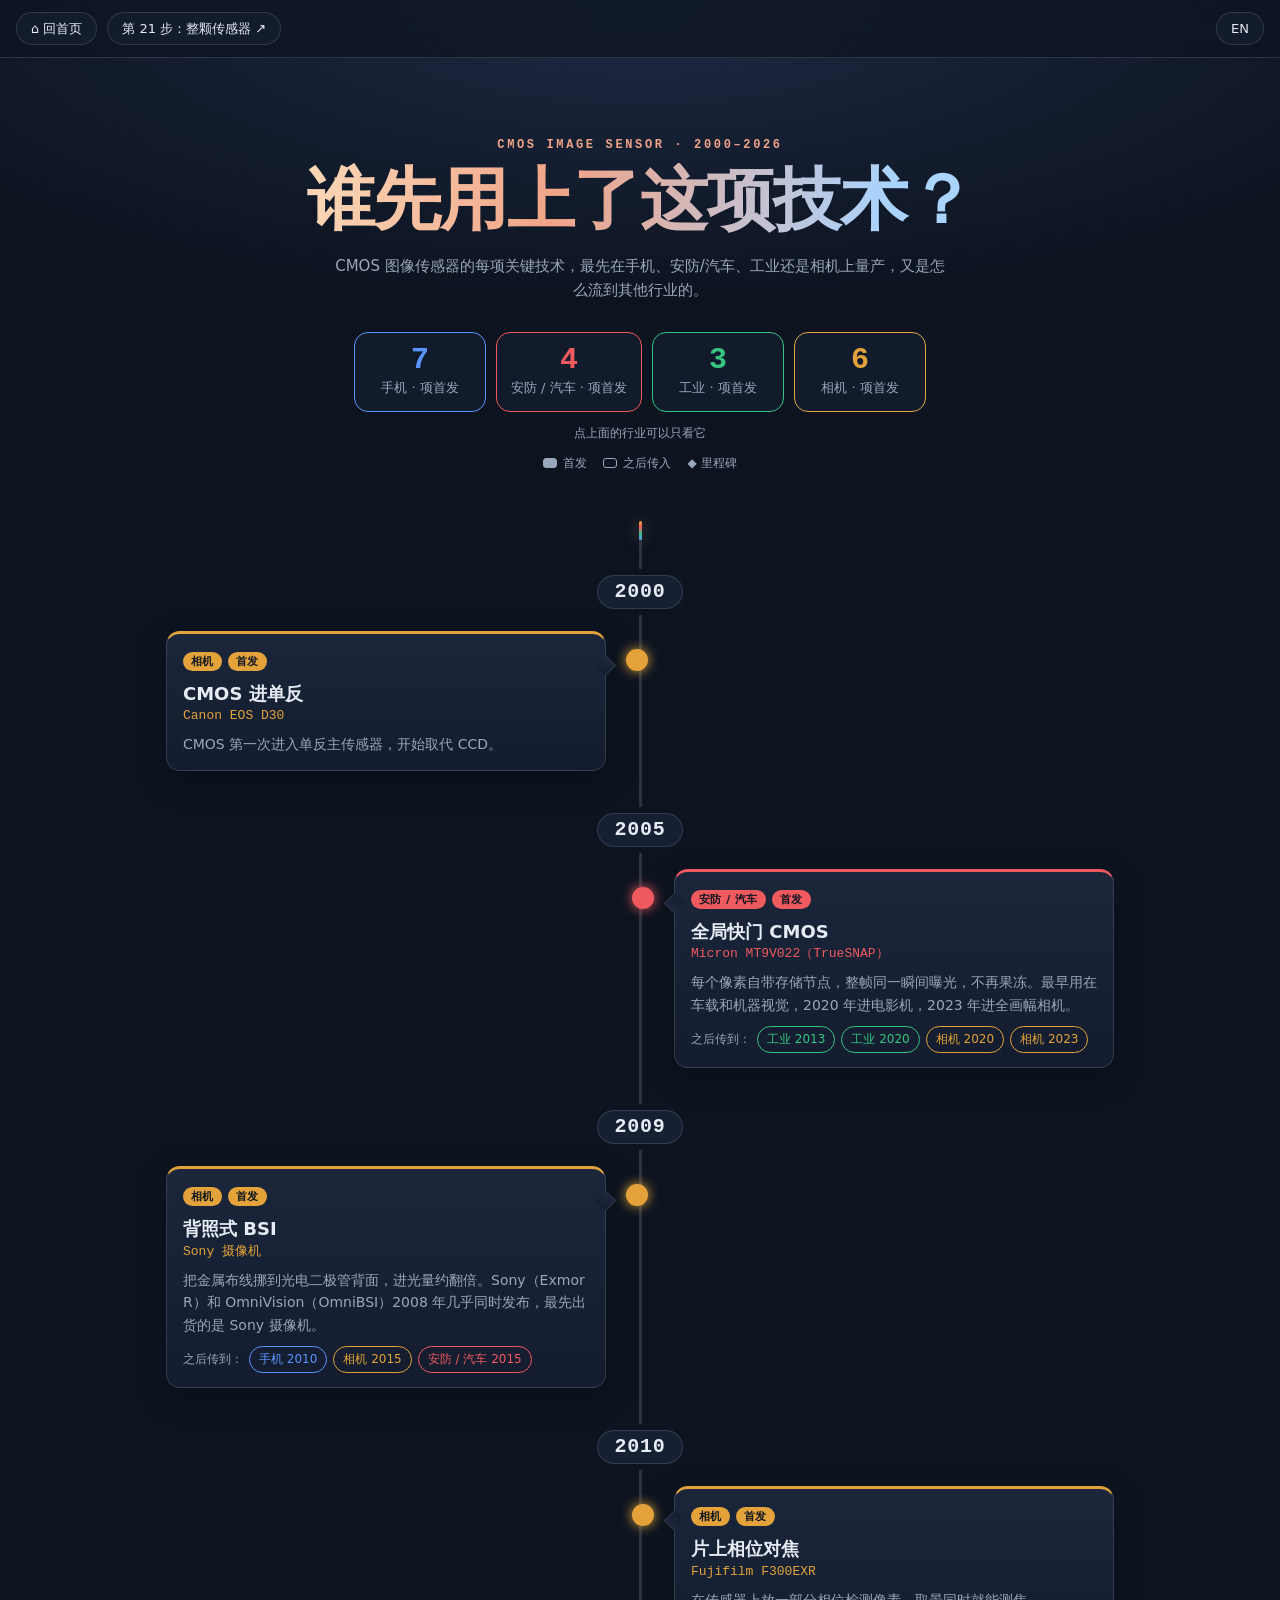
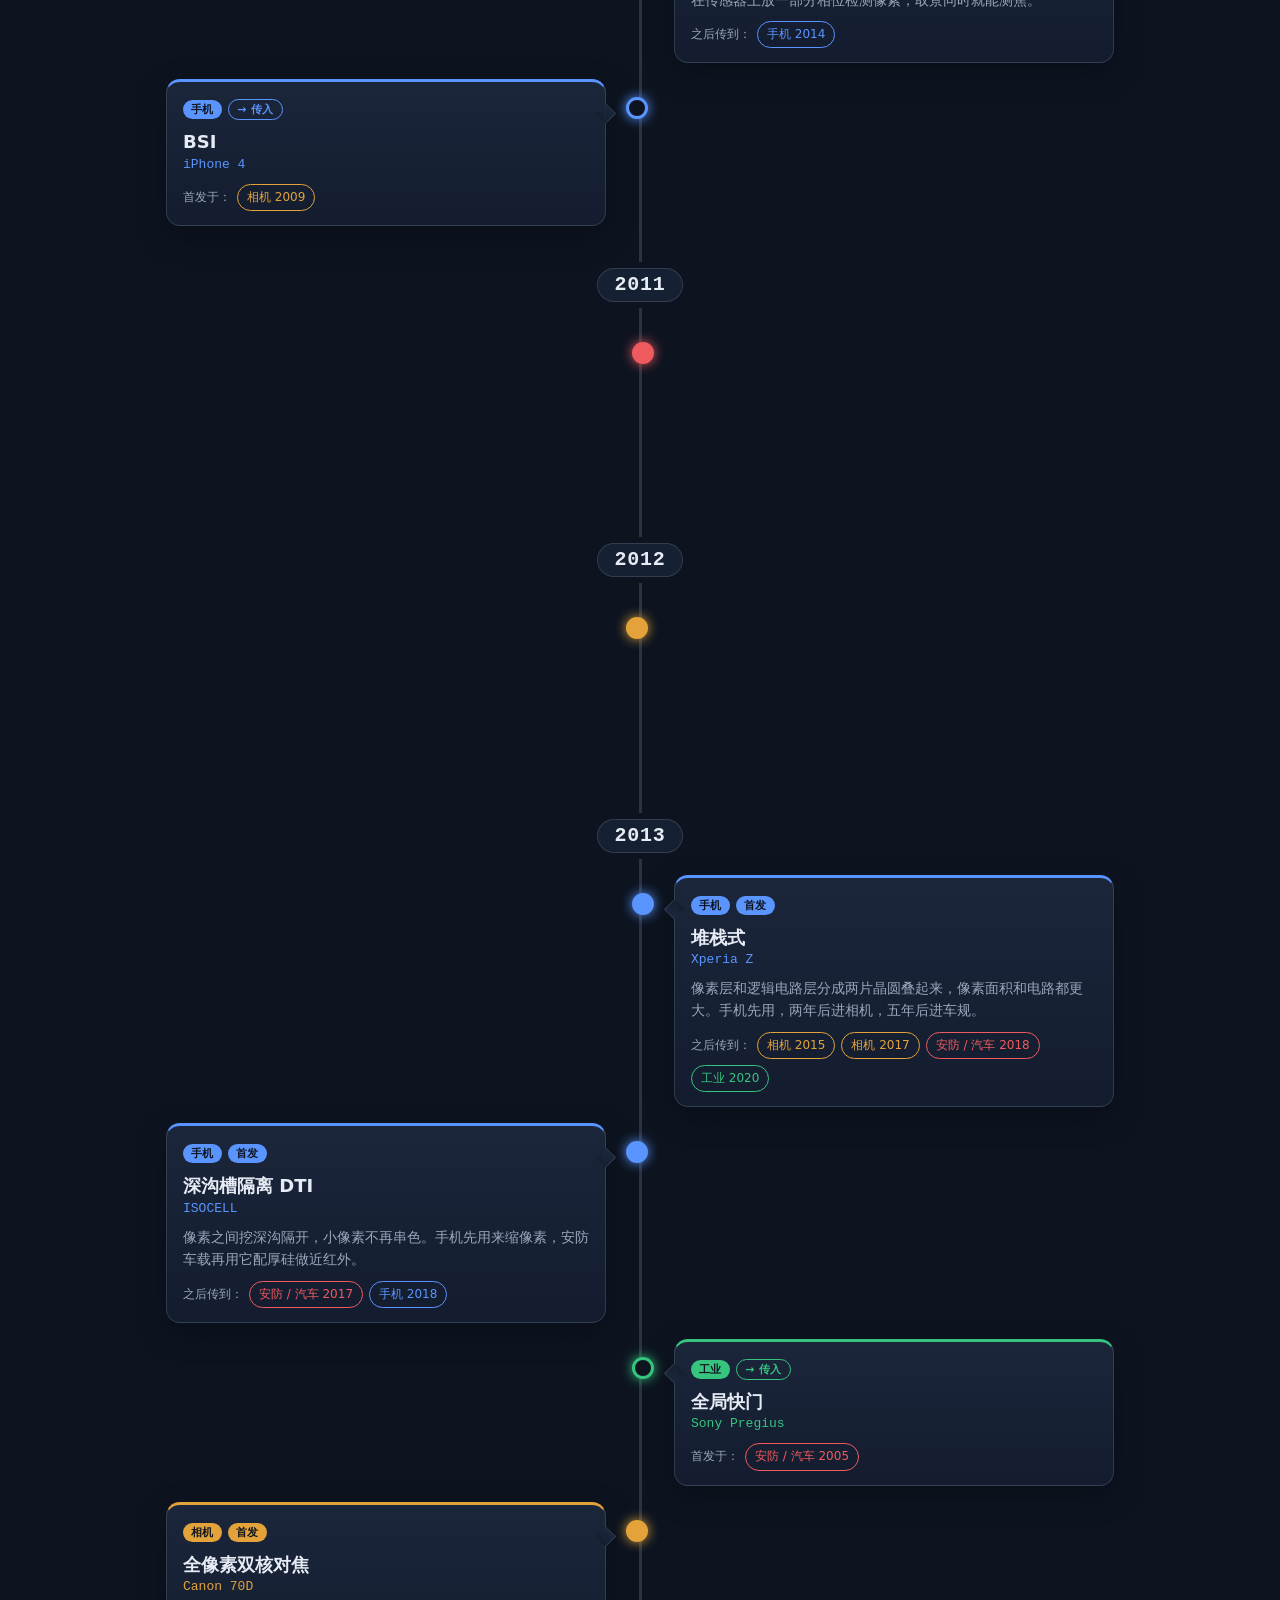
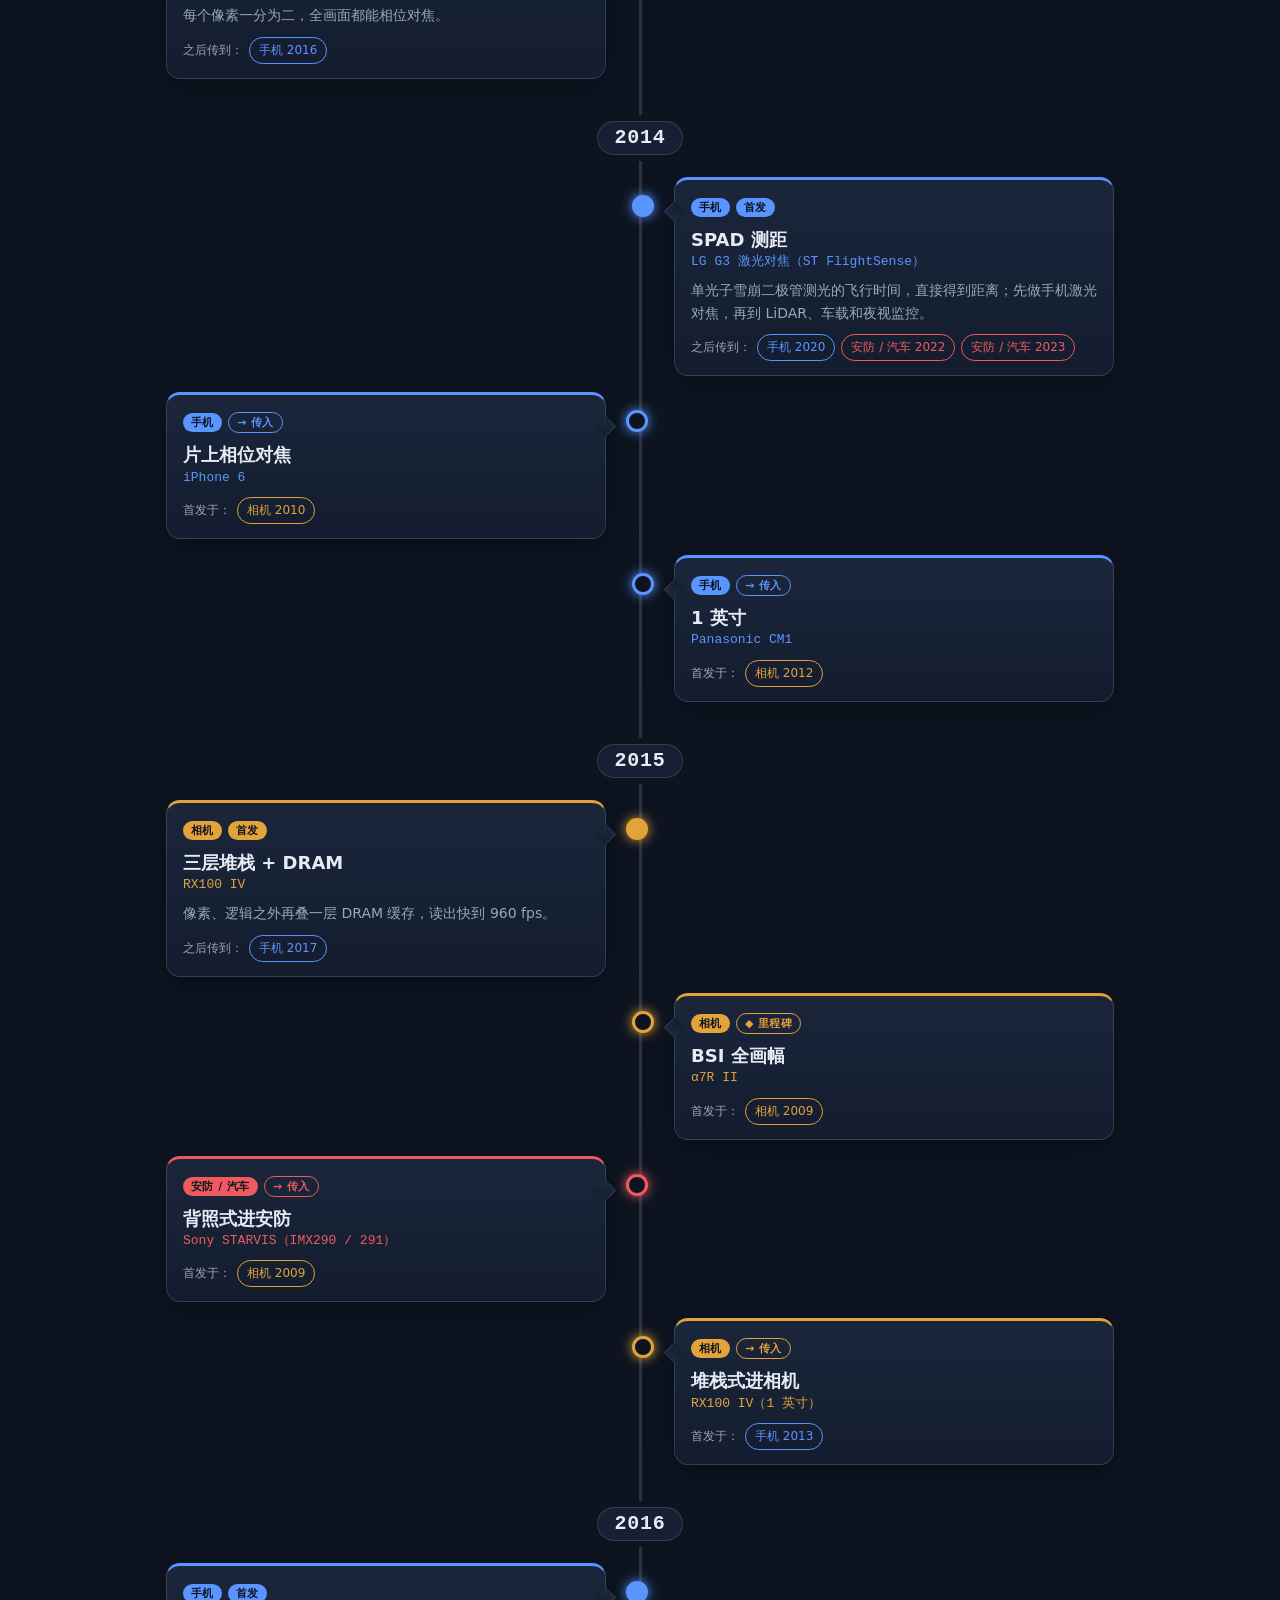
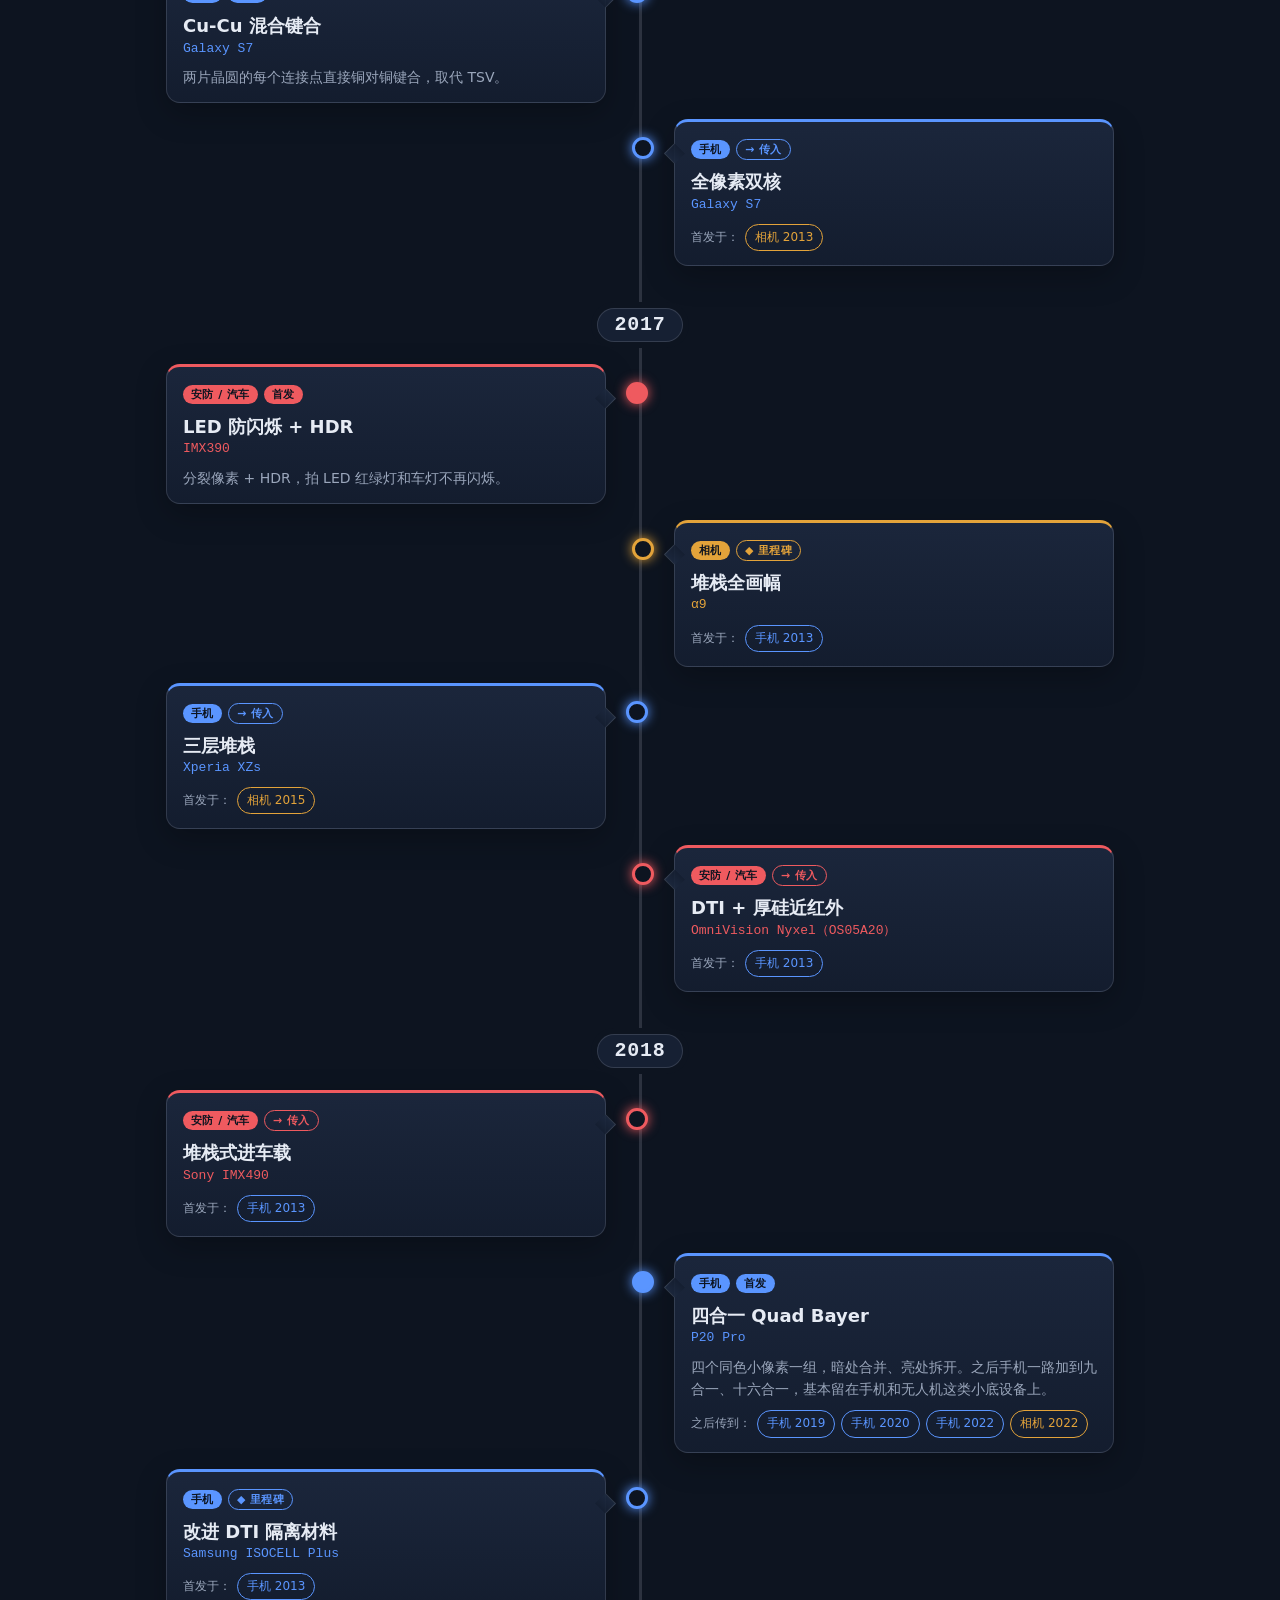
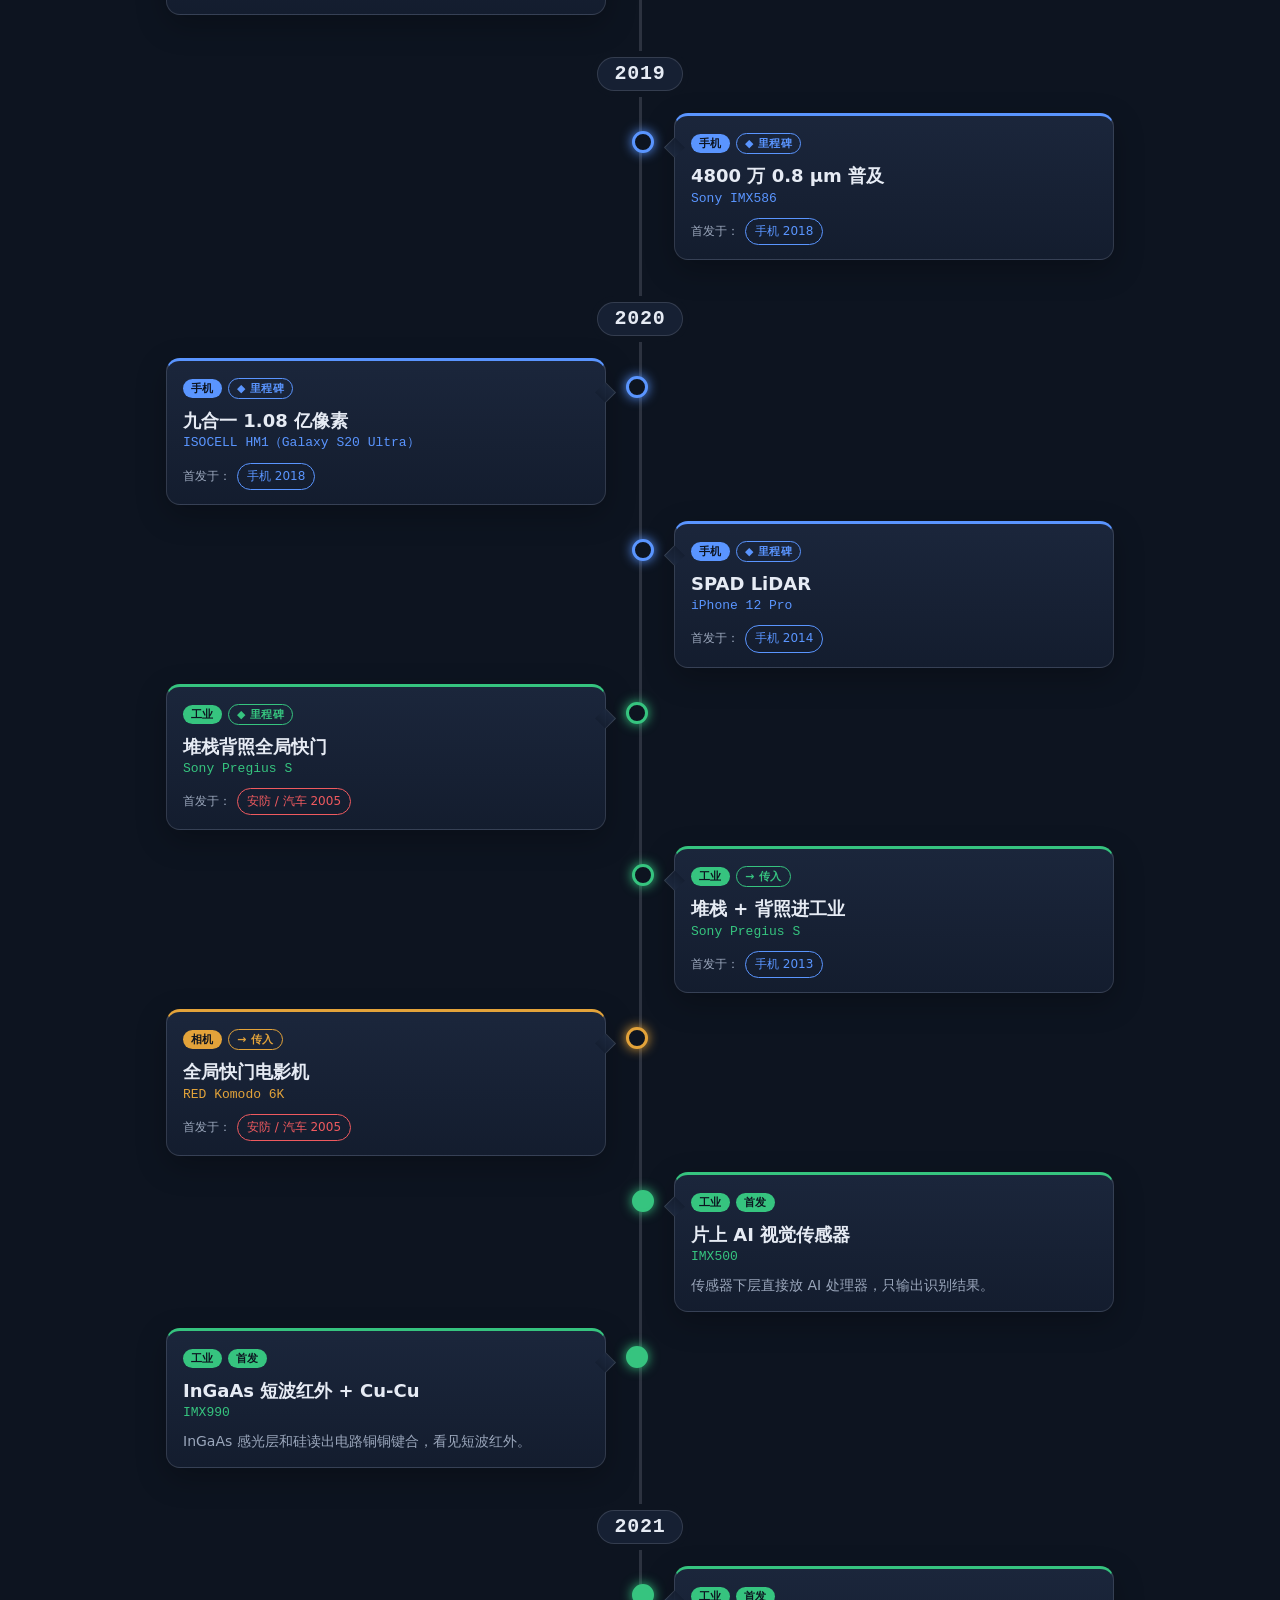
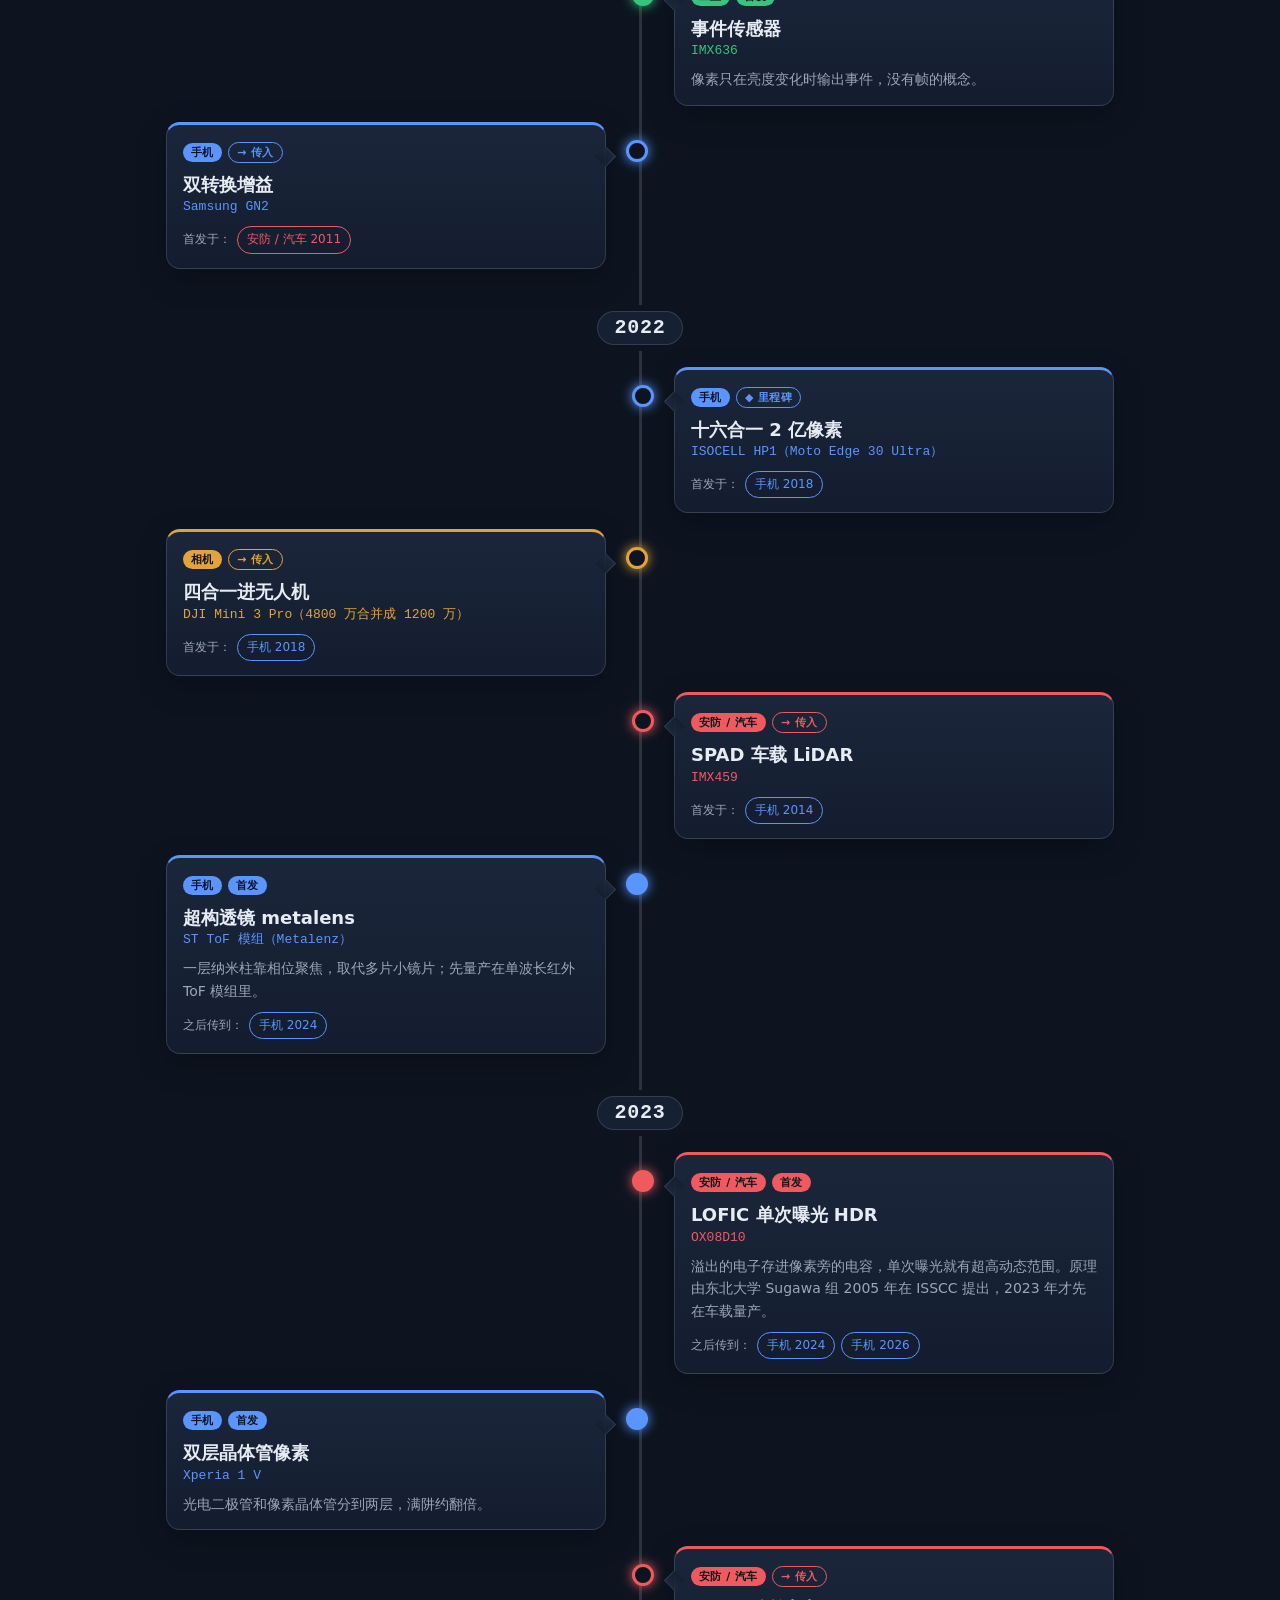
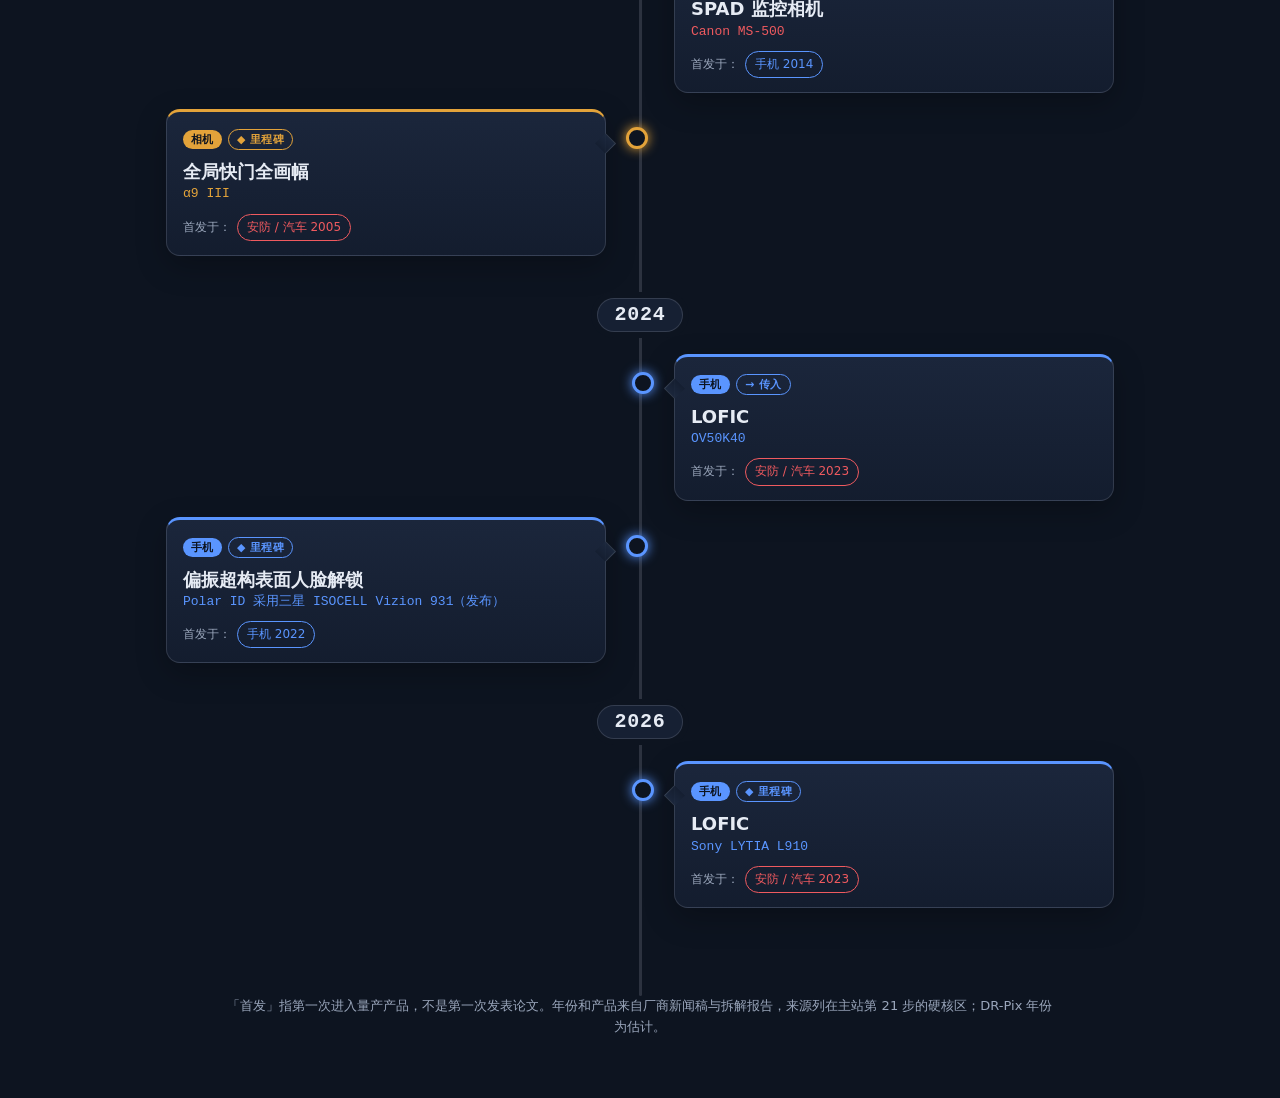
==== commit 87e5ff10: "修复线上时间线页空白（CSP 禁止内联脚本），时间线补 Quad Bayer 和 DTI Co-Authored-By: Claude Opus 5.5 <noreply@anthropic.com>" ====
--- a/cmos-timeline.html
+++ b/cmos-timeline.html
@@ -96,82 +96,6 @@
 
 <script src="js/i18n.js"></script>
 <script src="js/cmostl.js"></script>
-<script>
-/* 独立时间线页：数据来自 js/cmostl.js（CMT / CMT_LANES / CMT_DESC），语言跟主站共用 localStorage。 */
-const T = {
-  zh: {h1: '谁先用上了这项技术？', sub: 'CMOS 图像传感器的每项关键技术，最先在手机、安防/汽车、工业还是相机上量产，又是怎么流到其他行业的。',
-       hint: '点上面的行业可以只看它', solid: '首发', hollow: '之后传入', ms: '里程碑', first: '首发', flw: '传入', to: '之后传到', from: '首发于',
-       firsts: '项首发', home: '⌂ 回首页', s21: '第 21 步：整颗传感器', lang: 'EN',
-       foot: '「首发」指第一次进入量产产品，不是第一次发表论文。年份和产品来自厂商新闻稿与拆解报告，来源列在主站第 21 步的硬核区；DR-Pix 年份为估计。'},
-  en: {h1: 'Who shipped it first?', sub: 'Every key CMOS image sensor technology: did it ship first in phones, security/automotive, industrial or cameras, and how did it spread to the rest?',
-       hint: 'Tap an industry above to show only it', solid: 'First', hollow: 'Spread here later', ms: 'Milestone', first: 'First', flw: 'Spread', to: 'Then spread to', from: 'First in',
-       firsts: 'firsts', home: '⌂ Home', s21: 'Step 21: The whole sensor', lang: '中',
-       foot: '"First" means first in a shipping product, not first paper. Years and products come from vendor press releases and teardown reports, listed in Step 21 of the main site; the DR-Pix year is approximate.'},
-};
-const on = new Set(CMT_LANES.map(l => l.k));
-const lane = k => CMT_LANES.find(l => l.k === k);
-const id = r => `${r[5]}-${r[1]}-${r[0]}`;
-
-function render() {
-  const en = getLang() === 'en', t = T[en ? 'en' : 'zh'], L = l => en ? l.en : l.zh;
-  document.documentElement.lang = en ? 'en' : 'zh-CN';
-  document.title = en ? 'CMOS Technology Timeline · PhotonFall' : 'CMOS 技术时间线 · PhotonFall';
-  for (const k of ['h1', 'sub', 'hint']) document.getElementById(k).textContent = t[k];
-  home.textContent = t.home; step21.textContent = t.s21 + ' ↗'; lang.textContent = t.lang; foot.textContent = t.foot;
-  legend.innerHTML = `<span class="solid"><i></i>${t.solid}</span><span><i></i>${t.hollow}</span><span>◆ ${t.ms}</span>`;
-  stats.innerHTML = CMT_LANES.map(l => `<li><button type="button" data-k="${l.k}" aria-pressed="${on.has(l.k)}" style="--c:var(--${l.k})"><b>${CMT.filter(r => r[1] === l.k && r[4] === 1).length}</b><span>${L(l)} · ${t.firsts}</span></button></li>`).join('');
-  let side = 0, html = '<li class="fill" aria-hidden="true"></li>';
-  for (const y of [...new Set(CMT.map(r => r[0]))].sort((a, b) => a - b)) {
-    html += `<li class="yr"><span>${y}</span></li>`;
-    for (const r of CMT.filter(r => r[0] === y)) {
-      const [name, prod] = (en ? r[3] : r[2]).split(' · '), l = lane(r[1]), first = r[4] === 1, ms = r[4] === 2;
-      const rel = CMT.filter(x => x[5] === r[5] && x !== r && (first ? x[4] !== 1 : x[4] === 1));
-      const links = rel.map(x => `<a href="#${id(x)}" style="--cc:var(--${x[1]})">${L(lane(x[1]))} ${x[0]}</a>`).join('');
-      html += `<li class="it ${side++ % 2 ? 'r' : ''} ${first ? 'first' : ''}" id="${id(r)}" data-k="${r[1]}" style="--c:var(--${r[1]})"><div class="card">
-        <span class="tag"><em>${L(l)}</em><em class="${first ? '' : 'flw'}">${first ? t.first : ms ? '◆ ' + t.ms : '→ ' + t.flw}</em></span>
-        <h3>${name}</h3><p class="prod">${prod || ''}</p>
-        ${first ? `<p class="d">${CMT_DESC[r[5]][en ? 1 : 0]}</p>` : ''}
-        ${links ? `<p class="to">${first ? t.to : t.from}：${links}</p>` : ''}</div></li>`;
-    }
-  }
-  tl.innerHTML = html;
-  filter(); reveal(); onScroll();
-}
-function filter() {
-  tl.querySelectorAll('.it').forEach(it => it.classList.toggle('off', !on.has(it.dataset.k)));
-  tl.querySelectorAll('.yr').forEach(y => {   // 这一年没有可见的卡片就把年份也藏起来
-    let n = y.nextElementSibling, any = false;
-    while (n && n.classList.contains('it')) { any ||= !n.classList.contains('off'); n = n.nextElementSibling; }
-    y.style.display = any ? '' : 'none';
-  });
-  stats.querySelectorAll('button').forEach(b => b.setAttribute('aria-pressed', on.has(b.dataset.k)));
-}
-const io = 'IntersectionObserver' in window ? new IntersectionObserver(es => es.forEach(e => { if (e.isIntersecting) { e.target.classList.add('in'); io.unobserve(e.target); } }), {rootMargin: '0px 0px -12% 0px'}) : null;
-function reveal() { tl.querySelectorAll('.it').forEach(it => io ? io.observe(it) : it.classList.add('in')); }
-function onScroll() {
-  const h = document.documentElement, p = h.scrollTop / Math.max(1, h.scrollHeight - h.clientHeight);
-  bar.style.width = (p * 100) + '%';
-  const r = tl.getBoundingClientRect(), fill = tl.querySelector('.fill');
-  fill.style.height = Math.max(0, Math.min(r.height, innerHeight * .6 - r.top)) + 'px';
-}
-addEventListener('scroll', onScroll, {passive: true});
-addEventListener('resize', onScroll);
-stats.addEventListener('click', e => {
-  const b = e.target.closest('button'); if (!b) return;
-  const k = b.dataset.k;
-  if (on.size === CMT_LANES.length) { on.clear(); on.add(k); }   // 全开时点一个 = 只看它
-  else if (on.has(k)) { on.delete(k); if (!on.size) CMT_LANES.forEach(l => on.add(l.k)); }
-  else on.add(k);
-  filter(); onScroll();
-});
-tl.addEventListener('click', e => {   // 点「之后传到 / 首发于」跳到对应卡片并闪一下
-  const a = e.target.closest('.to a'); if (!a) return;
-  const it = document.querySelector(a.getAttribute('href'));
-  if (it && it.classList.contains('off')) { on.add(it.dataset.k); filter(); }
-  setTimeout(() => { it.classList.add('in', 'flash'); setTimeout(() => it.classList.remove('flash'), 1400); }, 400);
-});
-lang.onclick = () => { try { localStorage.setItem('photonfall_lang', getLang() === 'en' ? 'zh' : 'en'); } catch (e) {} render(); };
-render();
-</script>
+<script src="js/cmos-timeline-page.js"></script>
 </body>
 </html>
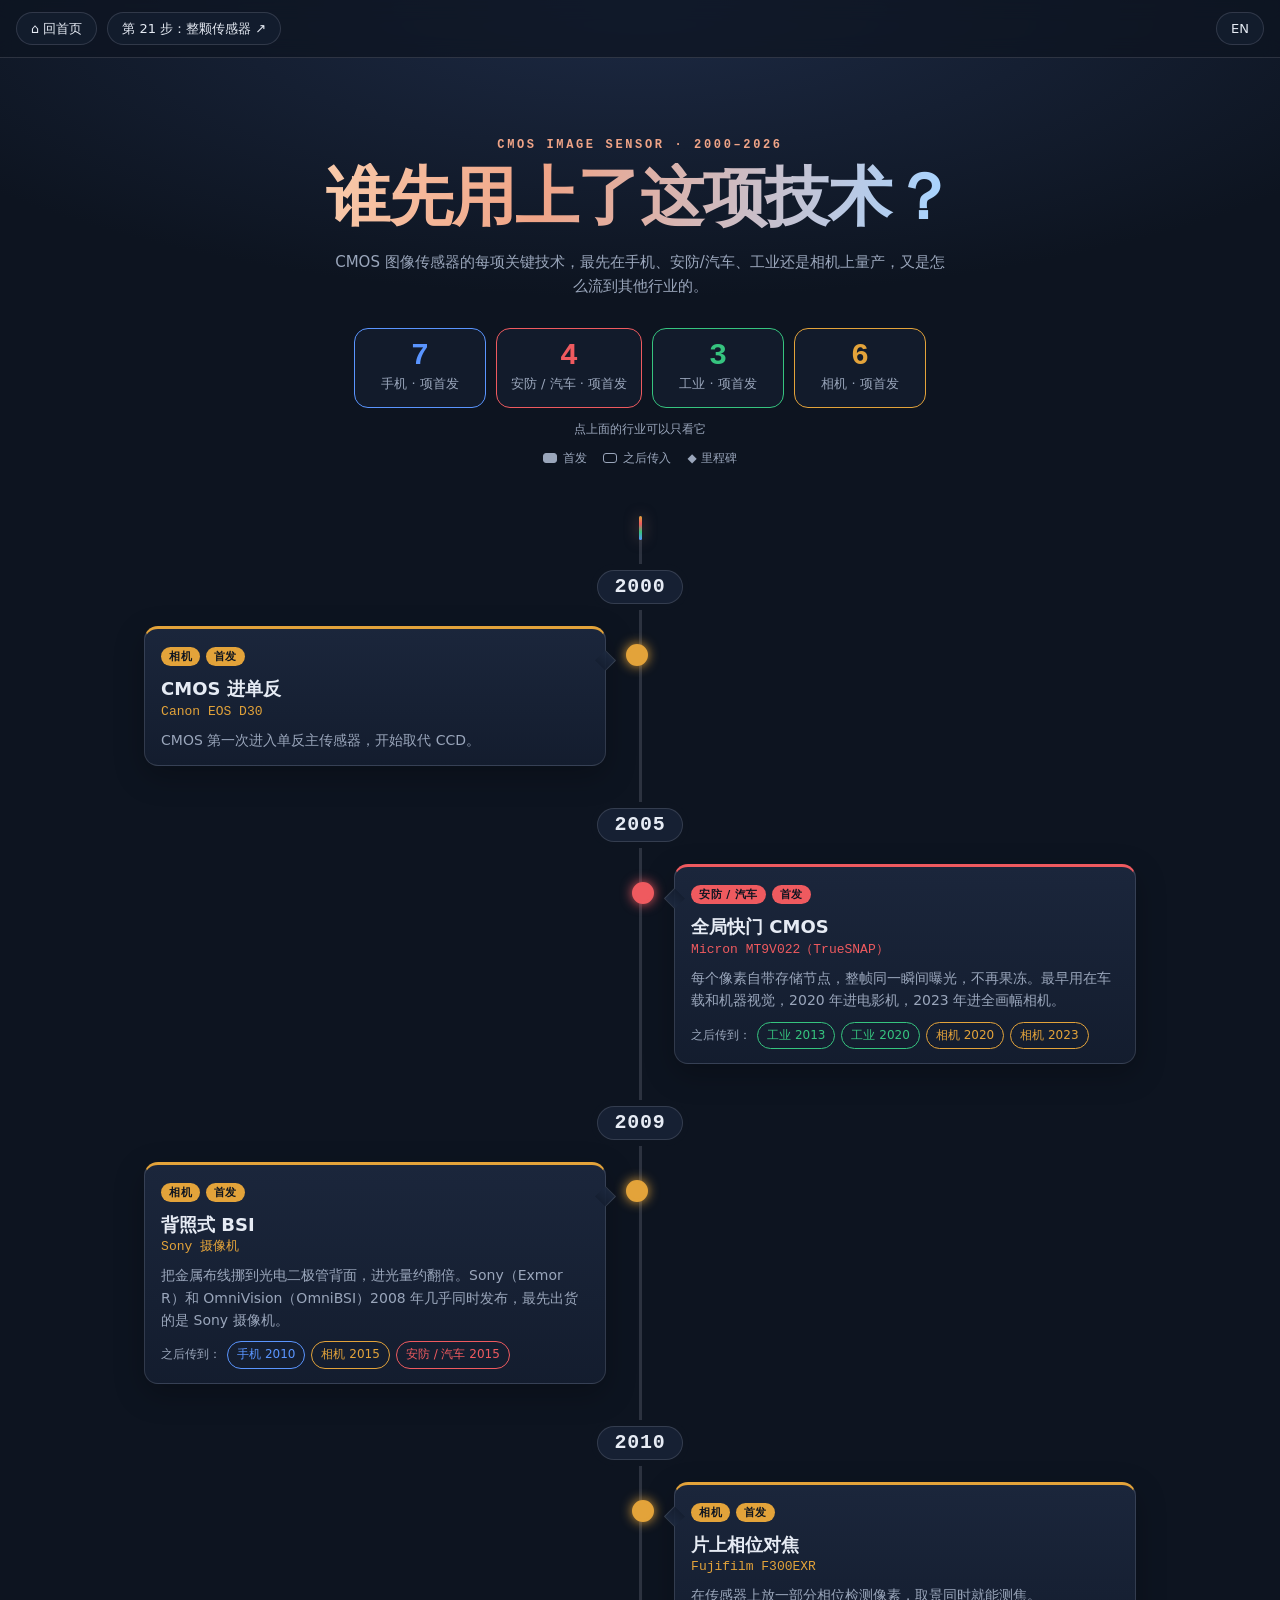
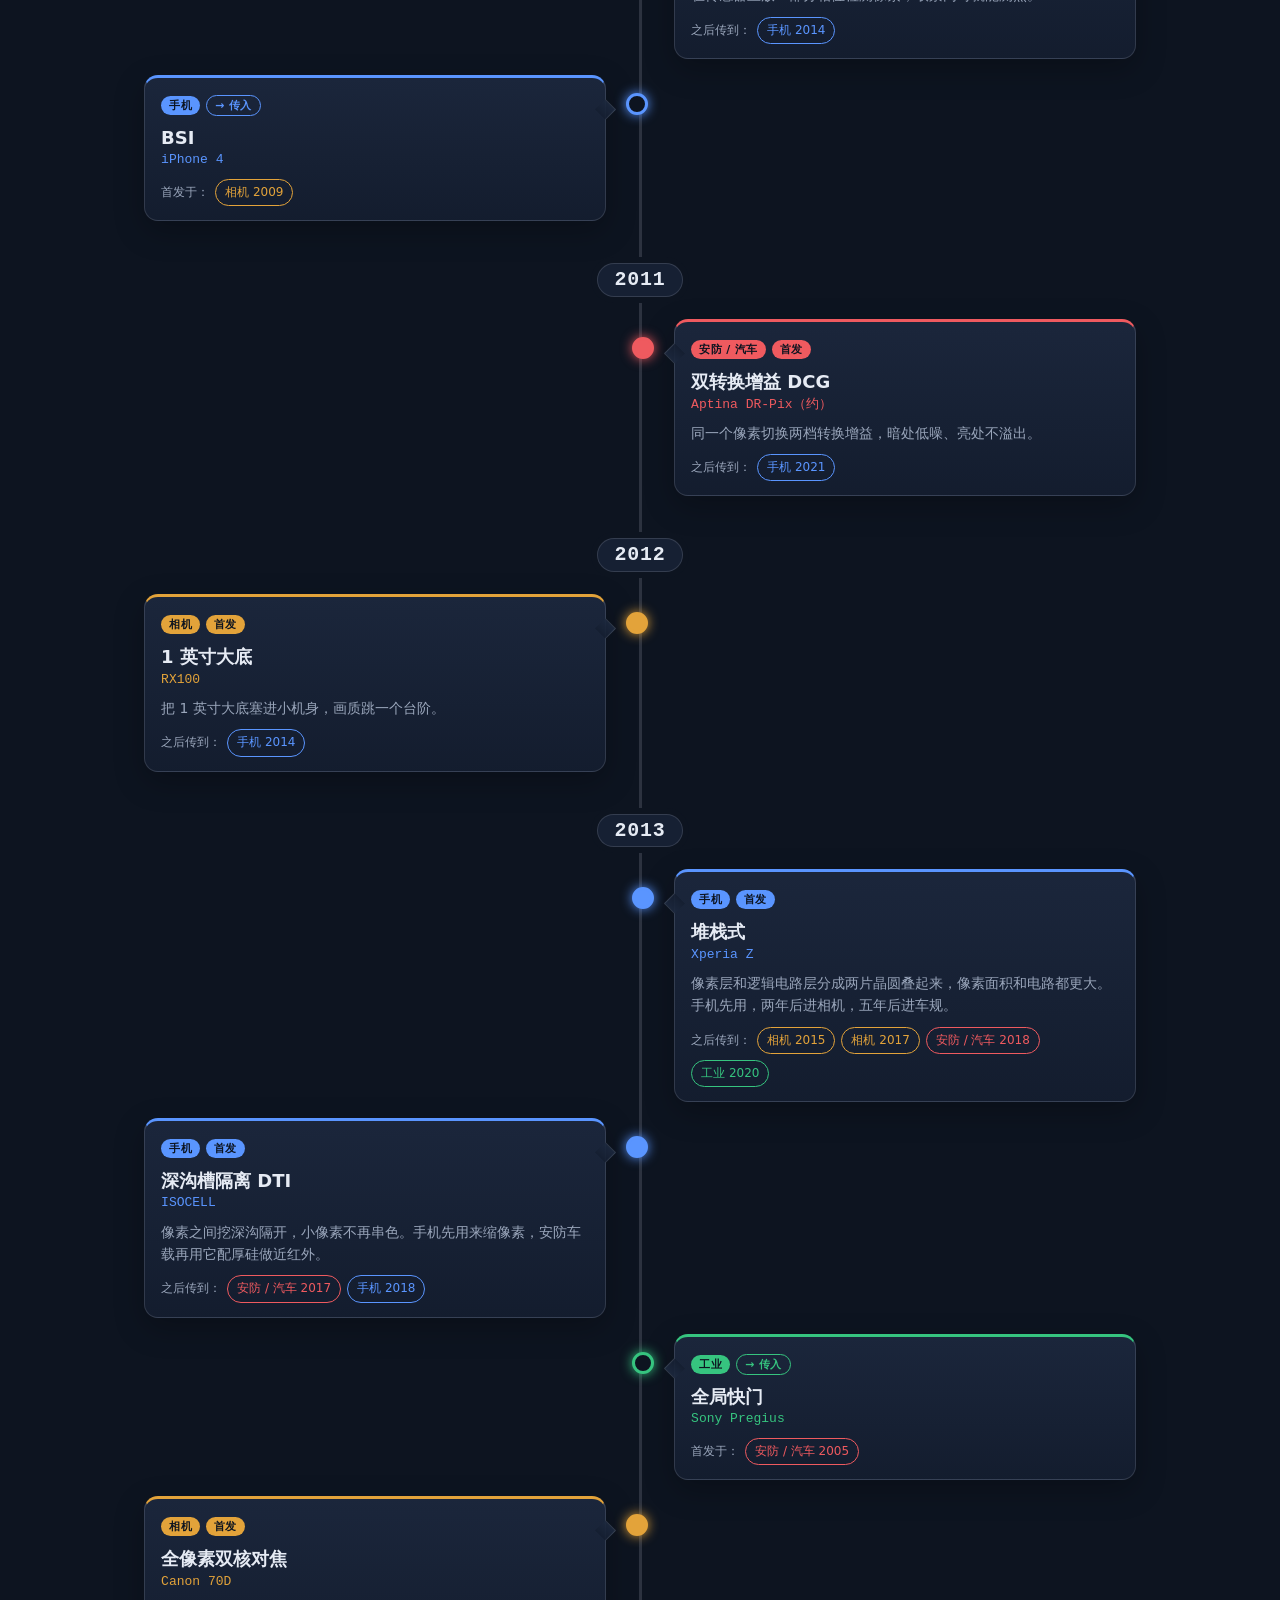
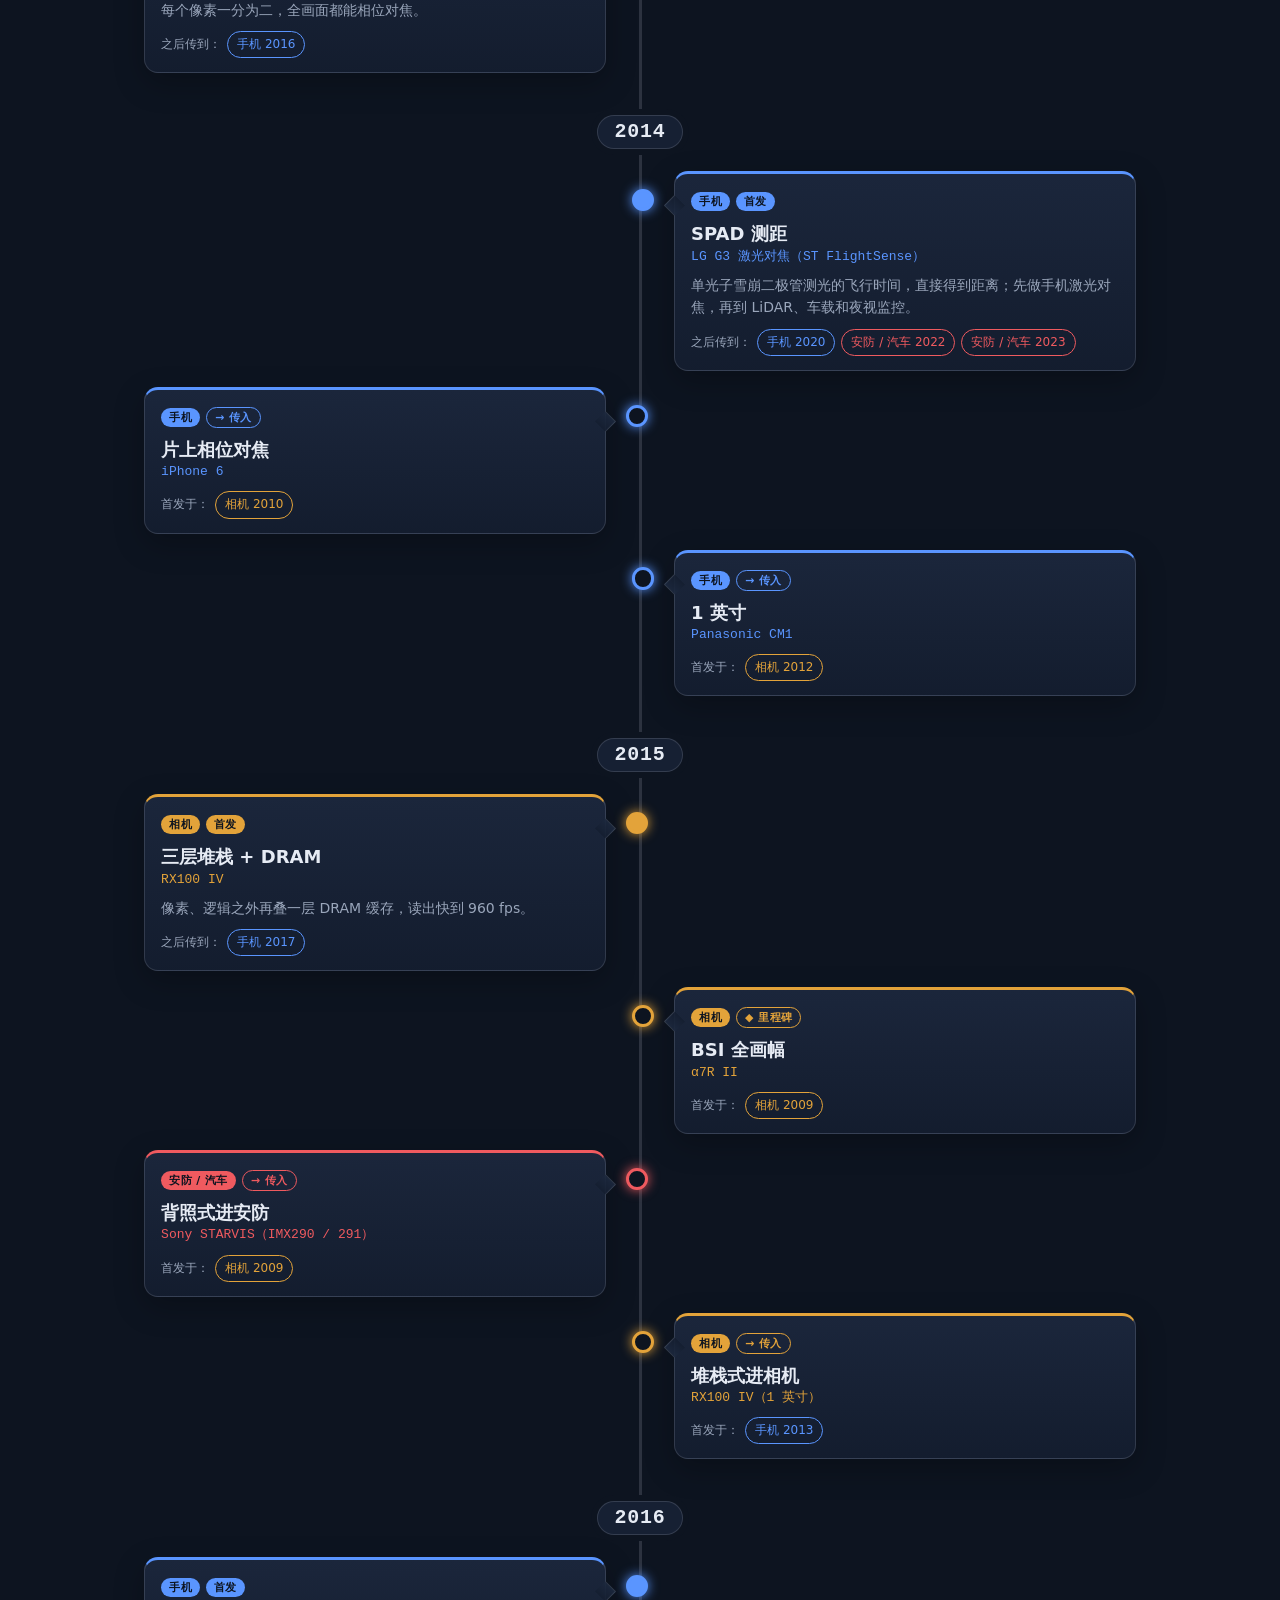
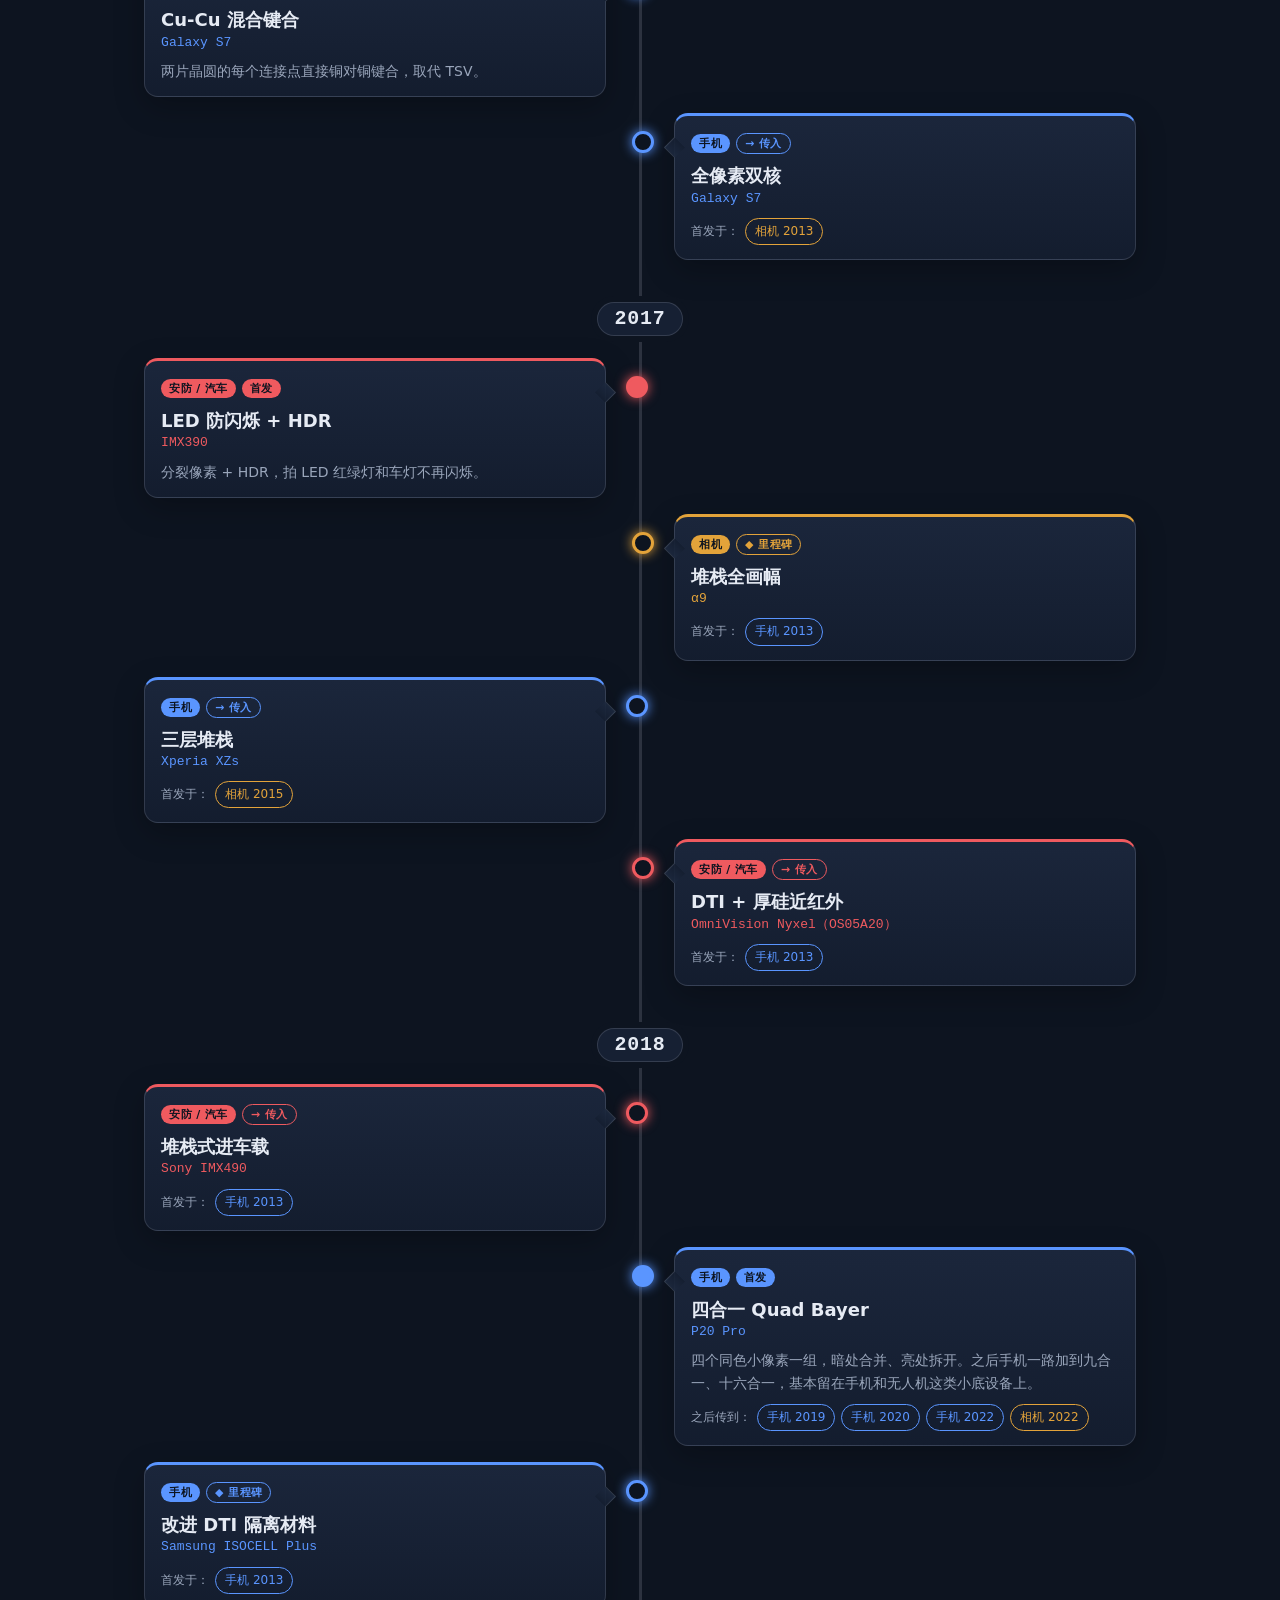
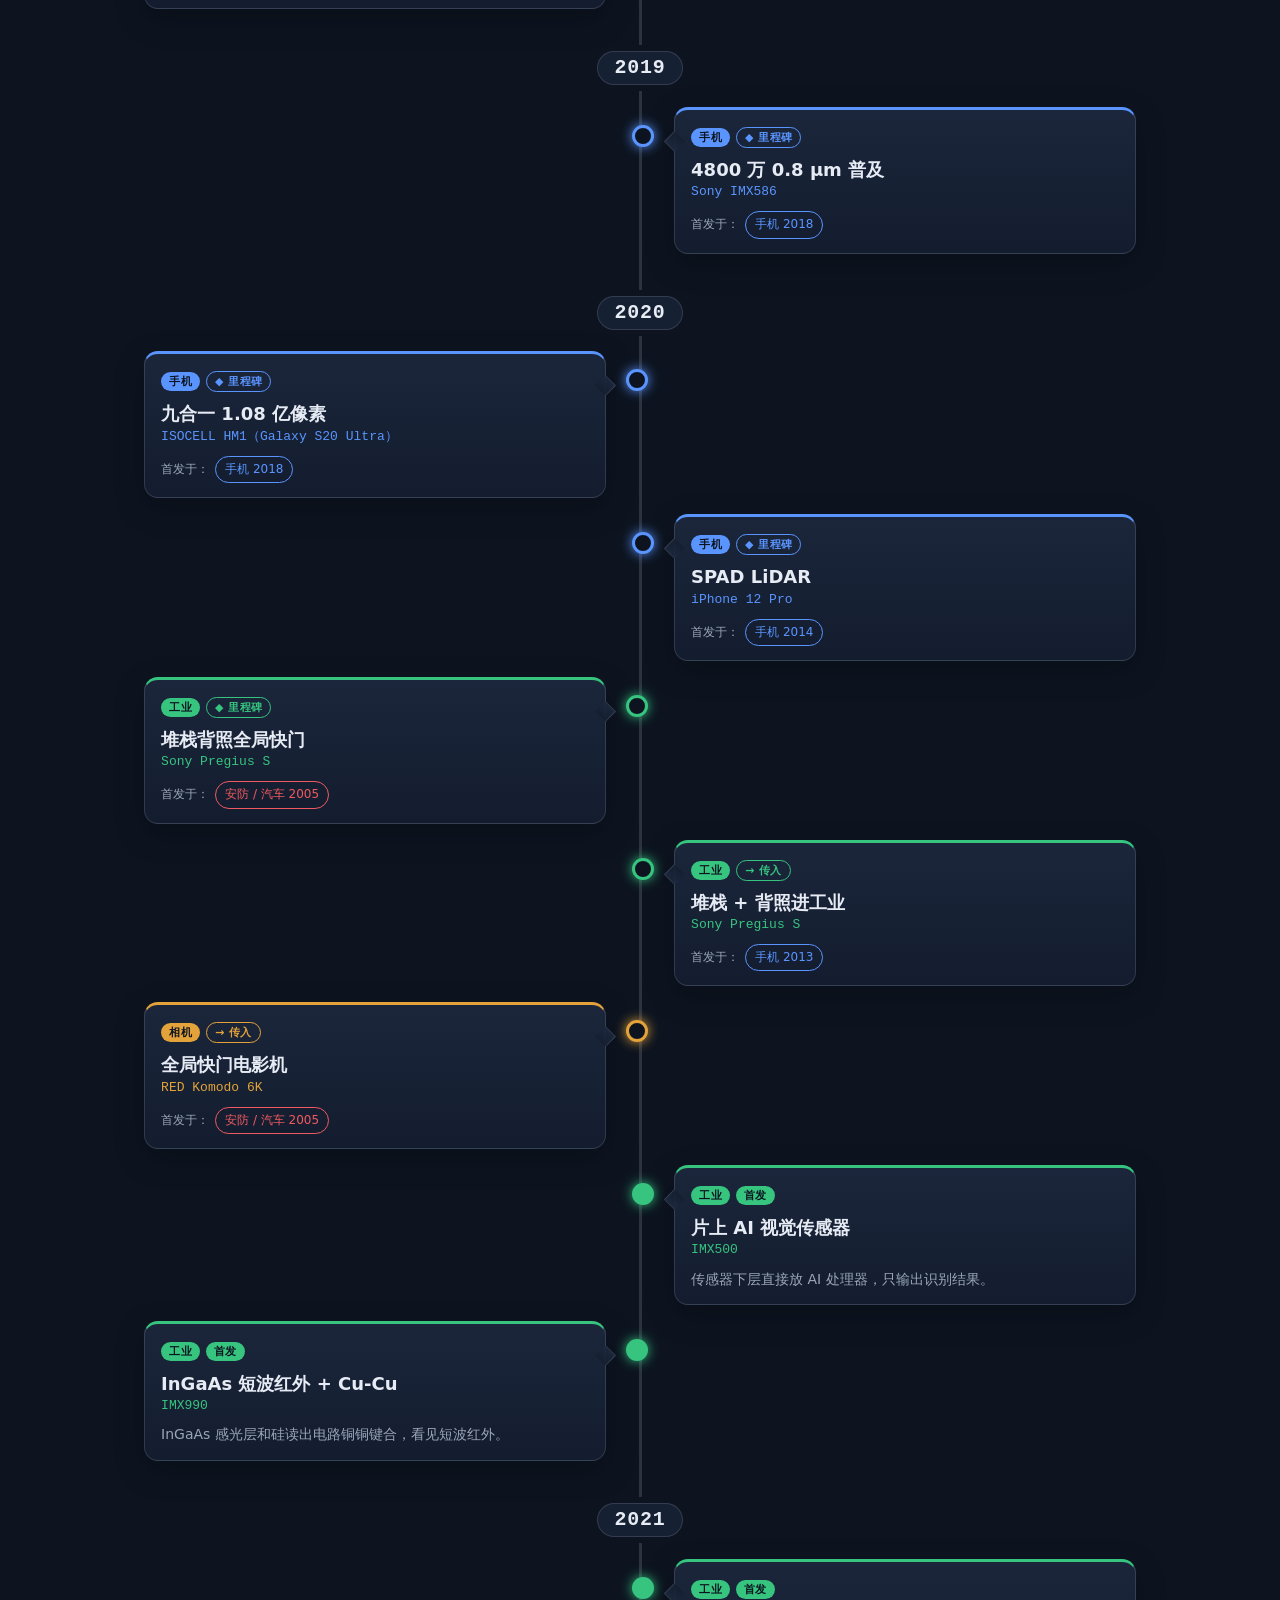
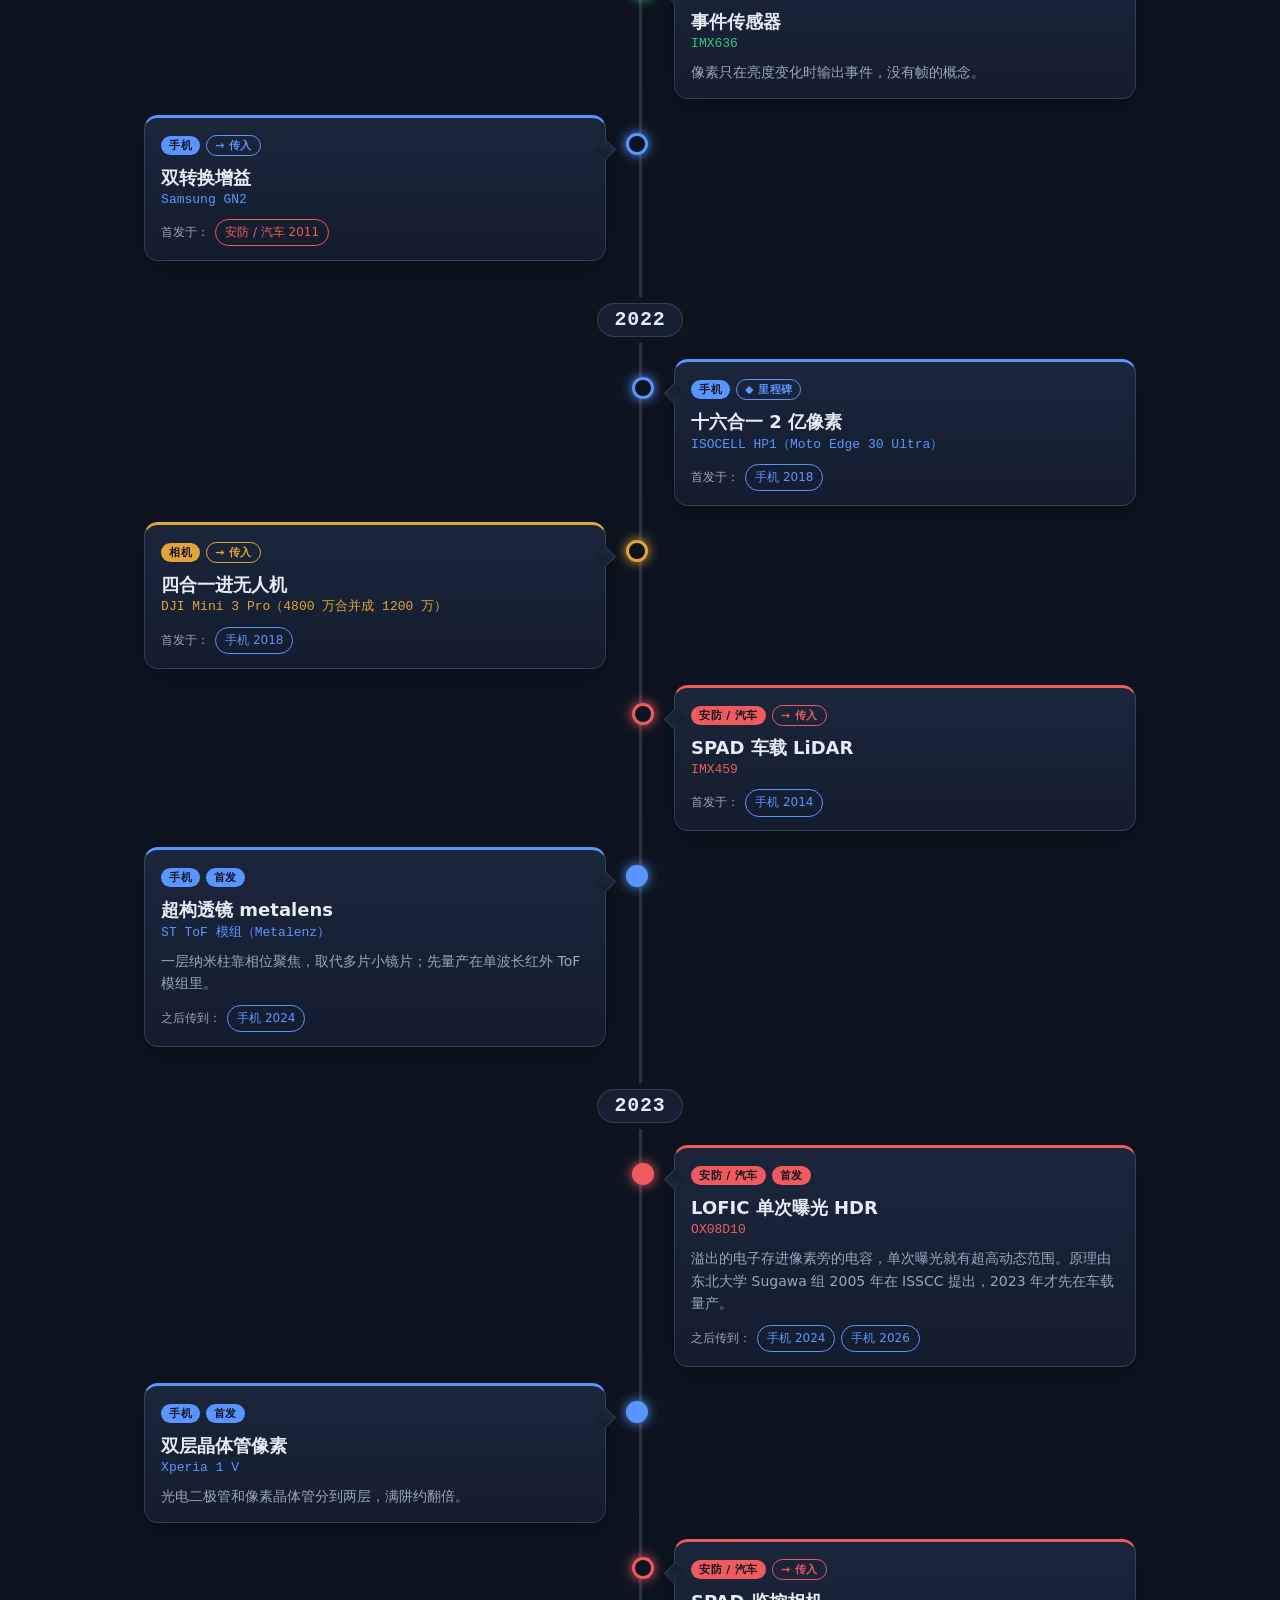
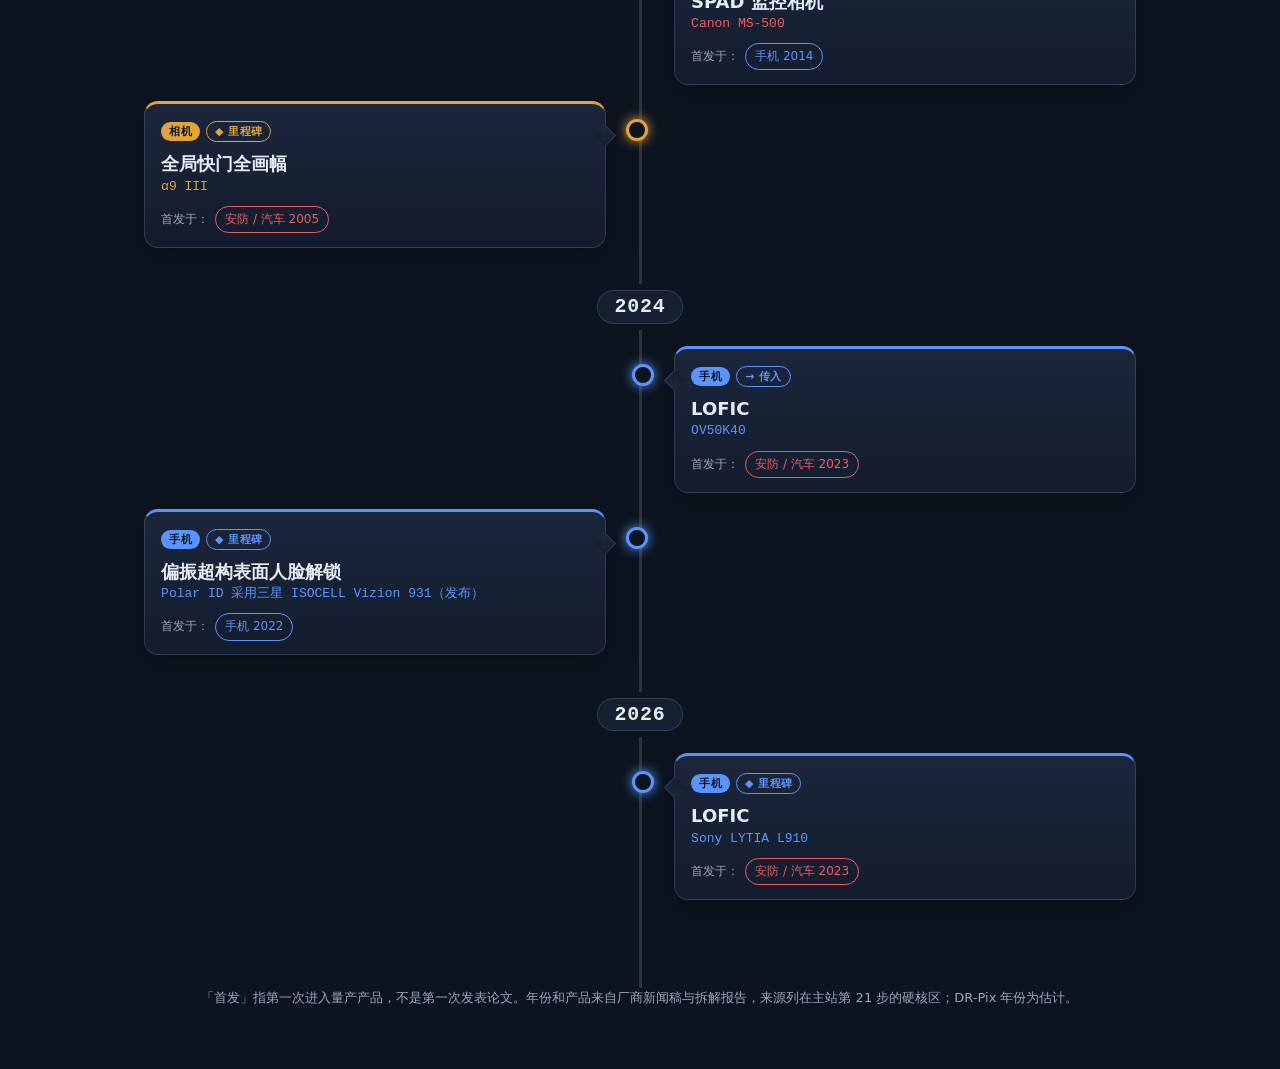
==== commit 958395b9: "时间线页内容占窗口 80%，字号随屏幕宽度放大（4K 不再显得小） Co-Authored-By: Claude Opus 5.5 <noreply@anthropic.com>" ====
--- a/cmos-timeline.html
+++ b/cmos-timeline.html
@@ -11,64 +11,66 @@
   --sans:-apple-system,BlinkMacSystemFont,"PingFang SC","Hiragino Sans GB","Microsoft YaHei","Noto Sans SC",system-ui,sans-serif;
   --serif:"Songti SC","Noto Serif SC",Georgia,serif;--mono:ui-monospace,"SF Mono",Menlo,Consolas,monospace}
 *{box-sizing:border-box}
+html{font-size:clamp(15px,.55vw + 7px,32px)}
 html{scroll-behavior:smooth}
-body{margin:0;background:radial-gradient(120% 60% at 50% 0%,#1d2a44 0%,var(--bg) 55%) fixed,var(--bg);color:var(--ink);font:15px/1.6 var(--sans);overflow-x:hidden}
+body{margin:0;font-size:1rem;background:radial-gradient(120% 60% at 50% 0%,#1d2a44 0%,var(--bg) 55%) fixed,var(--bg);color:var(--ink);font:1rem/1.6 var(--sans);overflow-x:hidden}
 a{color:inherit}
 #bar{position:fixed;z-index:20;top:0;left:0;height:3px;width:0;background:linear-gradient(90deg,var(--phone),var(--auto),var(--ind),var(--cam))}
-header{position:sticky;top:0;z-index:10;display:flex;align-items:center;gap:10px;padding:12px 16px;background:rgba(13,20,32,.72);backdrop-filter:blur(10px);-webkit-backdrop-filter:blur(10px);border-bottom:1px solid var(--line)}
-header a,header button{border:1px solid var(--line);border-radius:999px;background:rgba(22,32,51,.7);color:var(--ink);font:500 13px/1 var(--sans);padding:9px 14px;text-decoration:none;cursor:pointer}
+header{position:sticky;top:0;z-index:10;display:flex;align-items:center;gap:0.667rem;padding:0.8rem 1.07rem;background:rgba(13,20,32,.72);backdrop-filter:blur(0.667rem);-webkit-backdrop-filter:blur(0.667rem);border-bottom:1px solid var(--line)}
+header a,header button{border:1px solid var(--line);border-radius:66.6rem;background:rgba(22,32,51,.7);color:var(--ink);font:500 0.867rem/1 var(--sans);padding:0.6rem 0.933rem;text-decoration:none;cursor:pointer}
 header a:hover,header button:hover{border-color:var(--accent)}
 header .sp{flex:1}
-.hero{max-width:860px;margin:0 auto;padding:clamp(40px,9vh,96px) 16px 24px;text-align:center}
-.eye{margin:0 0 12px;font:600 12px/1 var(--mono);letter-spacing:.22em;text-transform:uppercase;color:var(--accent)}
-h1{margin:0;font:800 clamp(34px,7vw,68px)/1.08 var(--sans);letter-spacing:-.02em;background:linear-gradient(100deg,#ffe9c7,#f0a487 40%,#a9d4ff 80%);-webkit-background-clip:text;background-clip:text;color:transparent}
-.sub{max-width:620px;margin:18px auto 0;color:var(--dim)}
-.stats{display:flex;flex-wrap:wrap;justify-content:center;gap:10px;margin:30px 0 0;padding:0;list-style:none}
-.stats button{min-width:132px;border:1.5px solid var(--c);border-radius:14px;background:rgba(22,32,51,.6);color:var(--ink);padding:12px 14px;cursor:pointer;font:inherit;transition:opacity .2s,transform .2s,background .2s}
+.hero{max-width:80vw;margin:0 auto;padding:clamp(2.67rem,9vh,6.4rem) 1.07rem 1.6rem;text-align:center}
+.eye{margin:0 0 0.8rem;font:600 0.8rem/1 var(--mono);letter-spacing:.22em;text-transform:uppercase;color:var(--accent)}
+h1{margin:0;font:800 clamp(2.27rem,5vw,7rem)/1.08 var(--sans);letter-spacing:-.02em;background:linear-gradient(100deg,#ffe9c7,#f0a487 40%,#a9d4ff 80%);-webkit-background-clip:text;background-clip:text;color:transparent}
+.sub{max-width:41.3rem;margin:1.2rem auto 0;color:var(--dim)}
+.stats{display:flex;flex-wrap:wrap;justify-content:center;gap:0.667rem;margin:2rem 0 0;padding:0;list-style:none}
+.stats button{min-width:8.8rem;border:1.5px solid var(--c);border-radius:0.933rem;background:rgba(22,32,51,.6);color:var(--ink);padding:0.8rem 0.933rem;cursor:pointer;font:inherit;transition:opacity .2s,transform .2s,background .2s}
 .stats button:hover{transform:translateY(-2px)}
 .stats button[aria-pressed=false]{opacity:.35}
-.stats b{display:block;font:800 30px/1 var(--mono);color:var(--c)}
-.stats span{font-size:13px;color:var(--dim)}
-.hint{margin:12px 0 0;font-size:12px;color:var(--dim)}
-.legend{display:flex;justify-content:center;gap:16px;margin:10px 0 0;font-size:12px;color:var(--dim)}
-.legend i{display:inline-block;width:14px;height:10px;border-radius:3px;margin-right:6px;vertical-align:-1px;border:1.5px solid var(--dim)}
+.stats b{display:block;font:800 2rem/1 var(--mono);color:var(--c)}
+.stats span{font-size:0.867rem;color:var(--dim)}
+.hint{margin:0.8rem 0 0;font-size:0.8rem;color:var(--dim)}
+.legend{display:flex;justify-content:center;gap:1.07rem;margin:0.667rem 0 0;font-size:0.8rem;color:var(--dim)}
+.legend i{display:inline-block;width:0.933rem;height:0.667rem;border-radius:3px;margin-right:0.4rem;vertical-align:-1px;border:1.5px solid var(--dim)}
 .legend .solid i{background:var(--dim)}
 
 /* 时间线主体 */
-.tl{position:relative;max-width:980px;margin:24px auto 0;padding:20px 16px 80px;list-style:none}
+.tl{position:relative;max-width:80vw;margin:1.6rem auto 0;padding:1.33rem 1.07rem 5.33rem;list-style:none}
 .tl::before,.tl .fill{content:"";position:absolute;top:0;left:50%;width:3px;margin-left:-1.5px;border-radius:3px}
 .tl::before{bottom:0;background:var(--line)}
-.tl .fill{height:0;background:linear-gradient(180deg,var(--cam),var(--auto),var(--ind),var(--phone));box-shadow:0 0 14px rgba(240,164,135,.5)}
-.yr{position:relative;display:flex;justify-content:center;margin:34px 0 14px}
-.yr span{position:relative;z-index:1;padding:6px 16px;border-radius:999px;background:var(--bg2);border:1px solid var(--line);font:800 20px/1 var(--mono);letter-spacing:.04em;box-shadow:0 0 0 6px var(--bg)}
-.it{position:relative;width:50%;padding:8px 34px 8px 0}
-.it.r{margin-left:50%;padding:8px 0 8px 34px}
-.it::after{content:"";position:absolute;top:26px;right:-8px;width:16px;height:16px;border-radius:50%;background:var(--bg);border:3px solid var(--c);box-shadow:0 0 12px var(--c)}
-.it.r::after{right:auto;left:-8px}
+.tl .fill{height:0;background:linear-gradient(180deg,var(--cam),var(--auto),var(--ind),var(--phone));box-shadow:0 0 0.933rem rgba(240,164,135,.5)}
+.yr{position:relative;display:flex;justify-content:center;margin:2.27rem 0 0.933rem}
+.yr span{position:relative;z-index:1;padding:0.4rem 1.07rem;border-radius:66.6rem;background:var(--bg2);border:1px solid var(--line);font:800 1.33rem/1 var(--mono);letter-spacing:.04em;box-shadow:0 0 0 0.4rem var(--bg)}
+.it{position:relative;width:50%;padding:0.533rem 2.27rem 0.533rem 0}
+.it.r{margin-left:50%;padding:0.533rem 0 0.533rem 2.27rem}
+.it::after{content:"";position:absolute;top:1.73rem;right:-.533rem;width:1.07rem;height:1.07rem;border-radius:50%;background:var(--bg);border:3px solid var(--c);box-shadow:0 0 0.8rem var(--c)}
+.it.r::after{right:auto;left:-.533rem}
 .it.first::after{background:var(--c)}
-.card{position:relative;padding:14px 16px;border-radius:14px;background:linear-gradient(180deg,rgba(28,40,62,.92),rgba(20,30,48,.92));border:1px solid var(--line);border-top:3px solid var(--c);box-shadow:0 10px 30px rgba(0,0,0,.25);
-  opacity:0;transform:translateY(24px) scale(.98);transition:opacity .6s ease,transform .6s ease}
+.card{position:relative;padding:0.933rem 1.07rem;border-radius:0.933rem;background:linear-gradient(180deg,rgba(28,40,62,.92),rgba(20,30,48,.92));border:1px solid var(--line);border-top:3px solid var(--c);box-shadow:0 0.667rem 2rem rgba(0,0,0,.25);
+  opacity:0;transform:translateY(1.6rem) scale(.98);transition:opacity .6s ease,transform .6s ease}
 .it.in .card{opacity:1;transform:none}
-.card::before{content:"";position:absolute;top:24px;right:-8px;width:14px;height:14px;background:inherit;border-right:1px solid var(--line);border-top:1px solid var(--line);transform:rotate(45deg)}
-.it.r .card::before{right:auto;left:-8px;transform:rotate(-135deg)}
-.tag{display:inline-flex;gap:6px;align-items:center;font:600 11px/1 var(--sans);letter-spacing:.04em}
-.tag em{font-style:normal;padding:4px 8px;border-radius:999px;background:var(--c);color:#0d1420}
+.card::before{content:"";position:absolute;top:1.6rem;right:-.533rem;width:0.933rem;height:0.933rem;background:inherit;border-right:1px solid var(--line);border-top:1px solid var(--line);transform:rotate(45deg)}
+.it.r .card::before{right:auto;left:-.533rem;transform:rotate(-135deg)}
+.tag{display:inline-flex;gap:0.4rem;align-items:center;font:600 0.733rem/1 var(--sans);letter-spacing:.04em}
+.tag em{font-style:normal;padding:0.267rem 0.533rem;border-radius:66.6rem;background:var(--c);color:#0d1420}
 .tag .flw{background:transparent;border:1px solid var(--c);color:var(--c)}
-.card h3{margin:10px 0 2px;font:700 18px/1.3 var(--sans)}
-.card .prod{margin:0;font:500 13px/1.4 var(--mono);color:var(--c)}
-.card p.d{margin:8px 0 0;font-size:14px;color:var(--dim)}
-.card .to{display:flex;flex-wrap:wrap;gap:6px;margin:10px 0 0;font-size:12px;color:var(--dim);align-items:center}
-.card .to a{padding:3px 9px;border-radius:999px;border:1px solid var(--cc);color:var(--cc);text-decoration:none}
+.card h3{margin:0.667rem 0 2px;font:700 1.2rem/1.3 var(--sans)}
+.card .prod{margin:0;font:500 0.867rem/1.4 var(--mono);color:var(--c)}
+.card p.d{margin:0.533rem 0 0;font-size:0.933rem;color:var(--dim)}
+.card .to{display:flex;flex-wrap:wrap;gap:0.4rem;margin:0.667rem 0 0;font-size:0.8rem;color:var(--dim);align-items:center}
+.card .to a{padding:3px 0.6rem;border-radius:66.6rem;border:1px solid var(--cc);color:var(--cc);text-decoration:none}
 .card .to a:hover{background:var(--cc);color:#0d1420}
 .it.off{display:none}
-.it.flash .card{box-shadow:0 0 0 2px var(--c),0 10px 30px rgba(0,0,0,.25)}
-footer{max-width:860px;margin:0 auto;padding:0 16px 60px;text-align:center;font-size:13px;color:var(--dim)}
+.it.flash .card{box-shadow:0 0 0 2px var(--c),0 0.667rem 2rem rgba(0,0,0,.25)}
+footer{max-width:80vw;margin:0 auto;padding:0 1.07rem 4rem;text-align:center;font-size:0.867rem;color:var(--dim)}
 
 @media (max-width:720px){
-  .tl::before,.tl .fill{left:24px}
-  .it,.it.r{width:auto;margin-left:0;padding:8px 0 8px 52px}
-  .it::after,.it.r::after{left:16px;right:auto}
-  .card::before,.it.r .card::before{right:auto;left:-8px;transform:rotate(-135deg)}
+  .hero,.tl,footer{max-width:none}
+  .tl::before,.tl .fill{left:1.6rem}
+  .it,.it.r{width:auto;margin-left:0;padding:0.533rem 0 0.533rem 3.47rem}
+  .it::after,.it.r::after{left:1.07rem;right:auto}
+  .card::before,.it.r .card::before{right:auto;left:-.533rem;transform:rotate(-135deg)}
   .yr{justify-content:flex-start}
   .yr span{margin-left:0}
 }
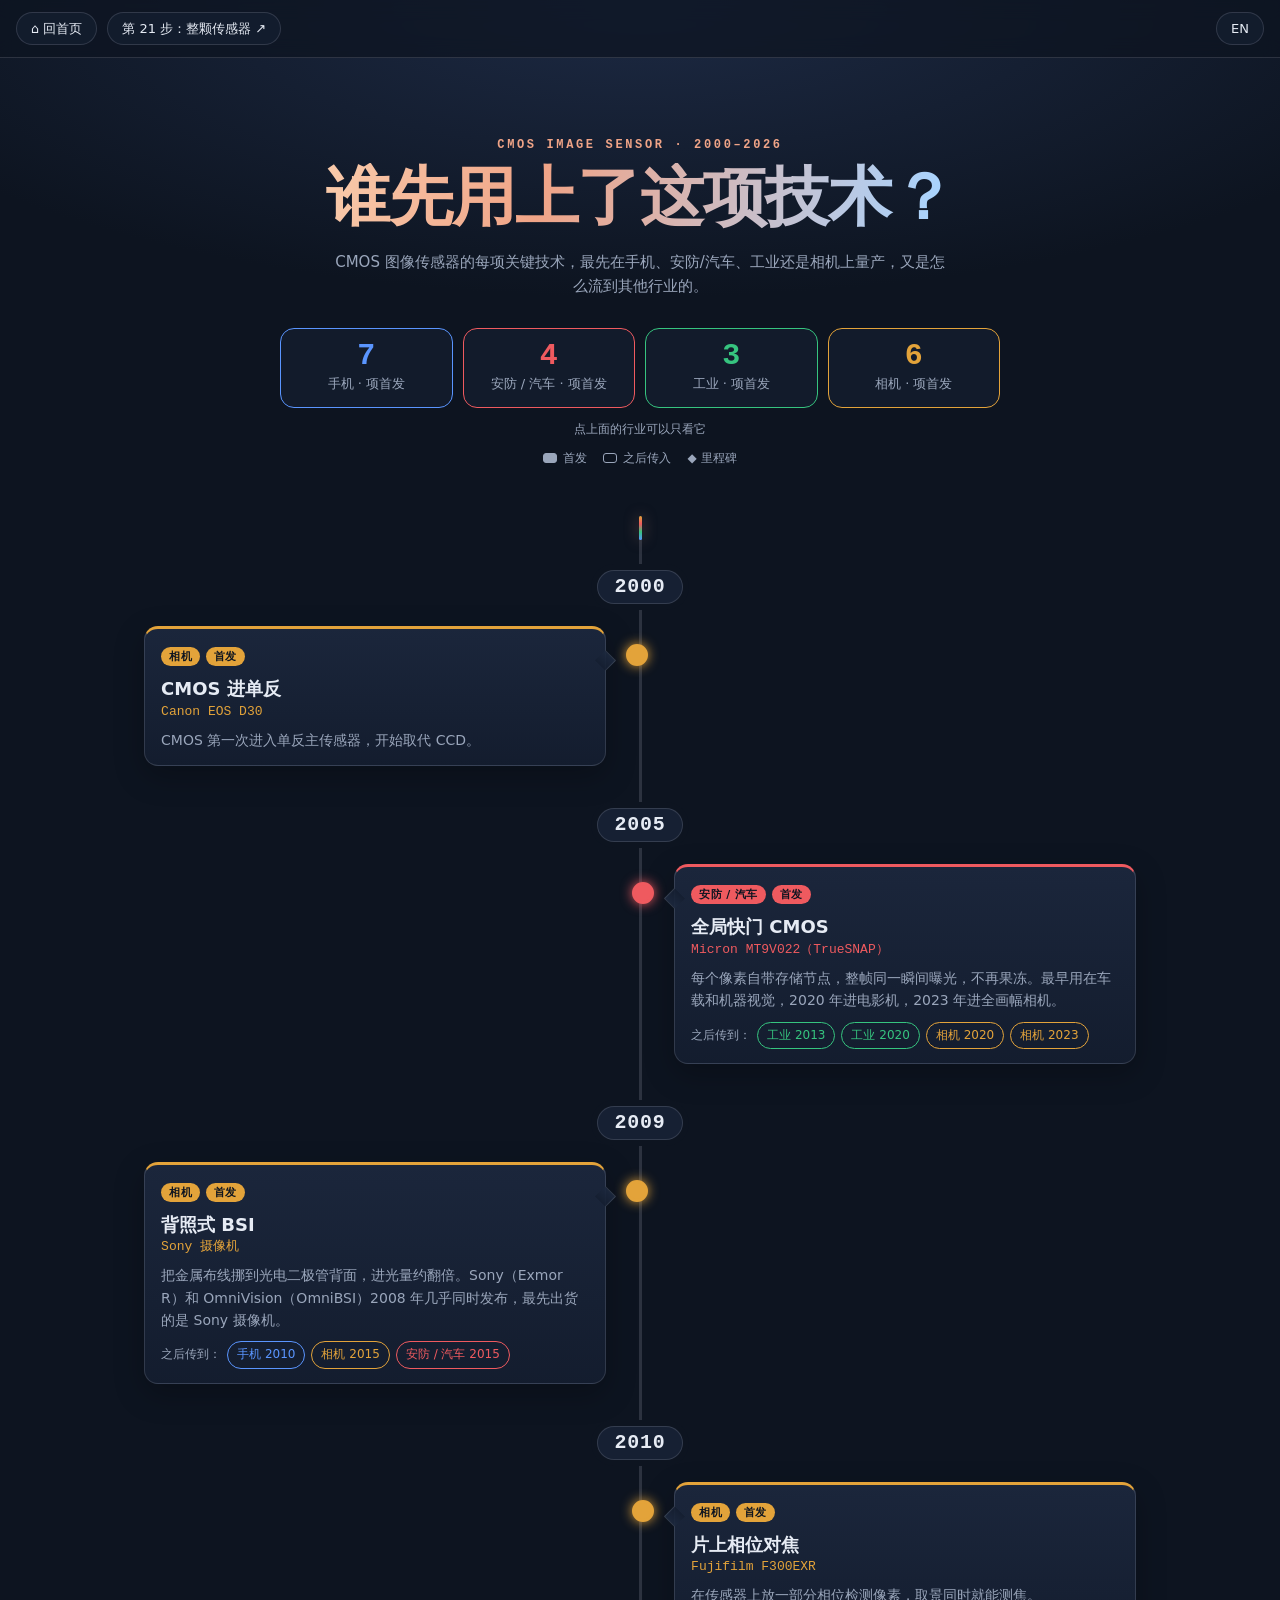
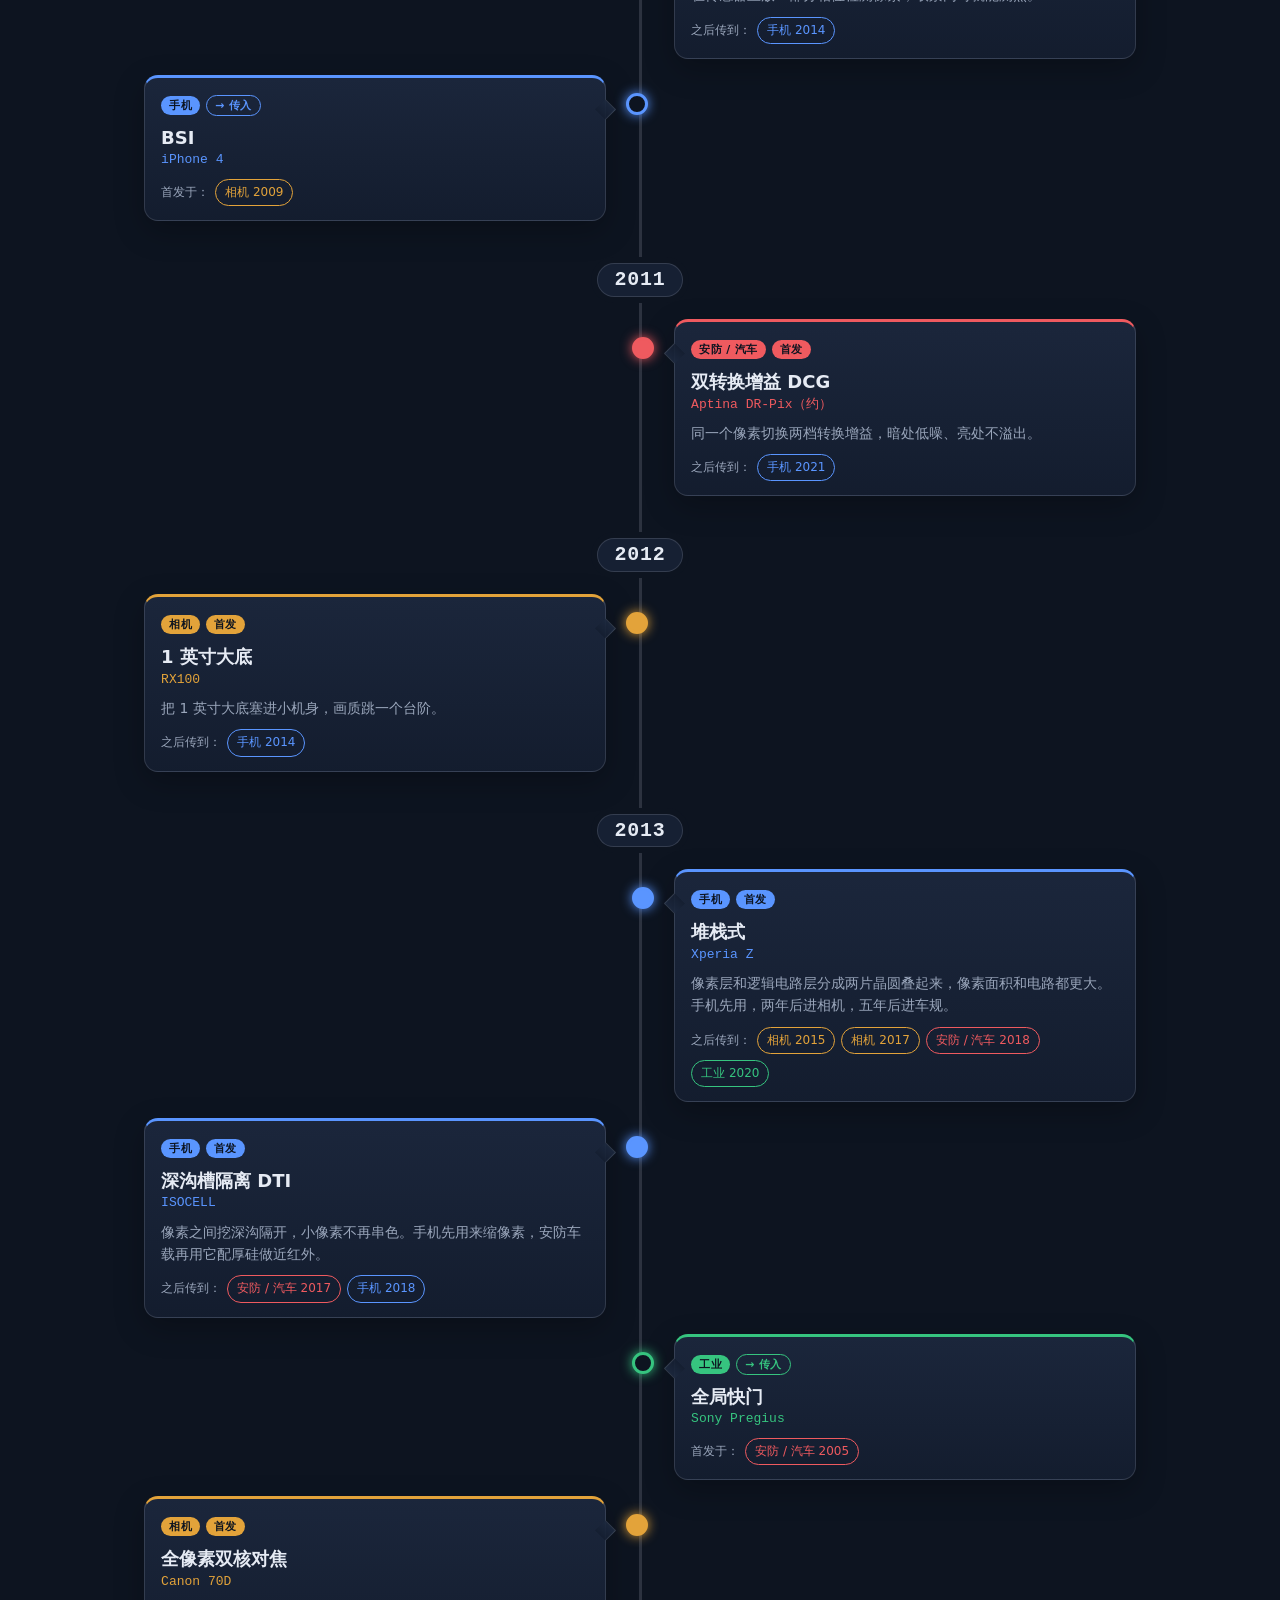
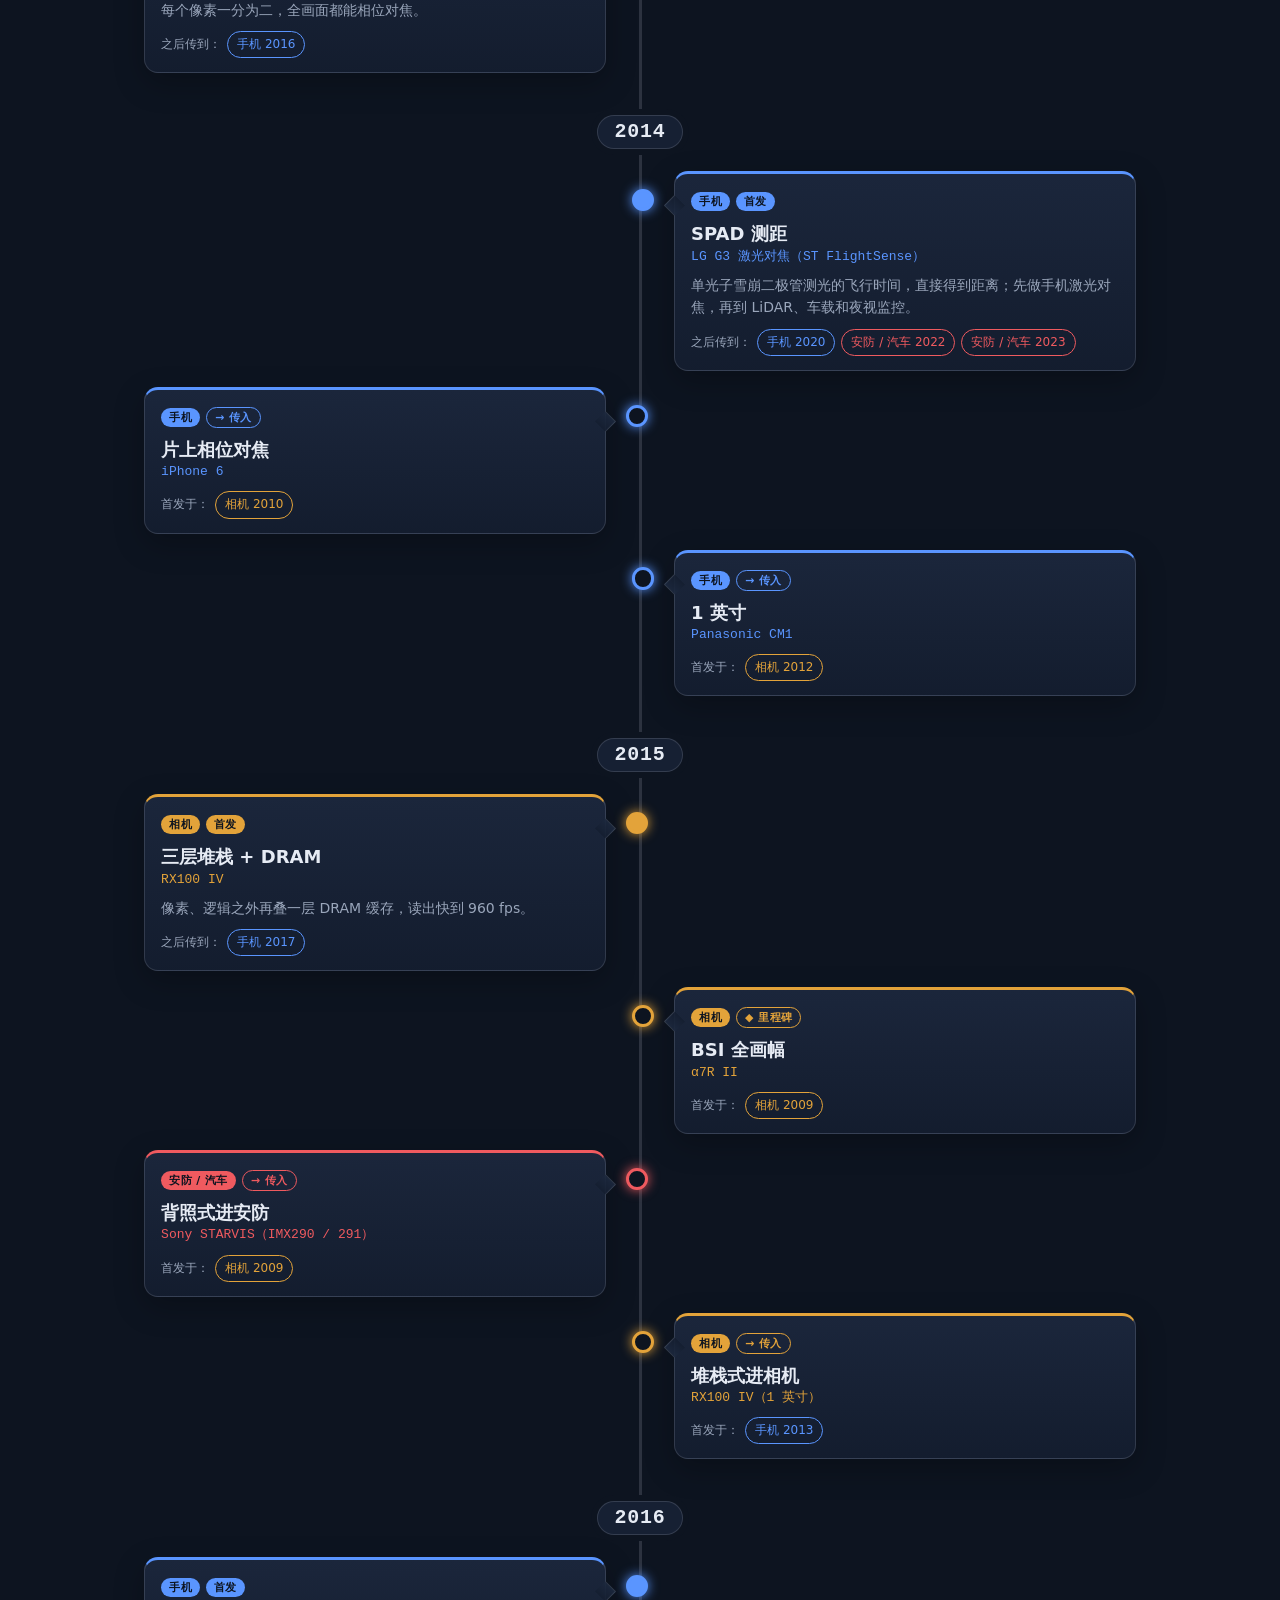
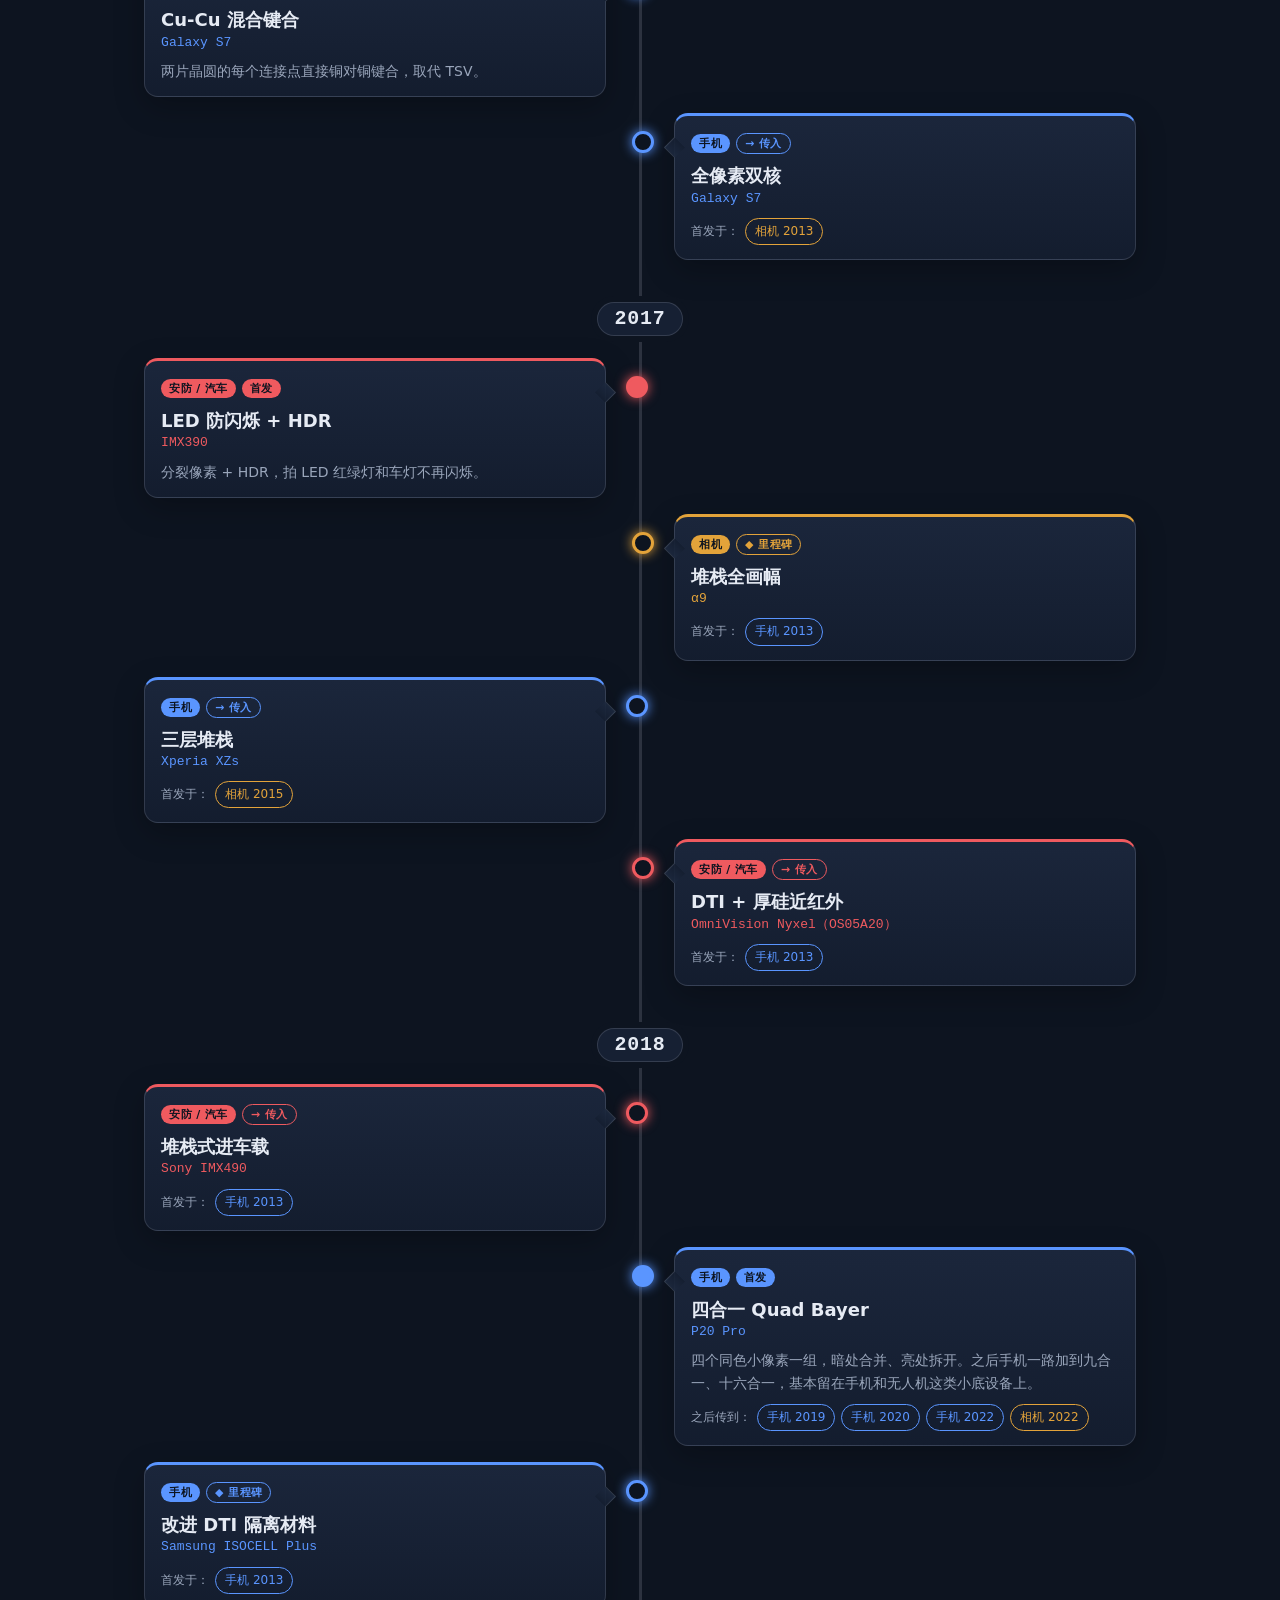
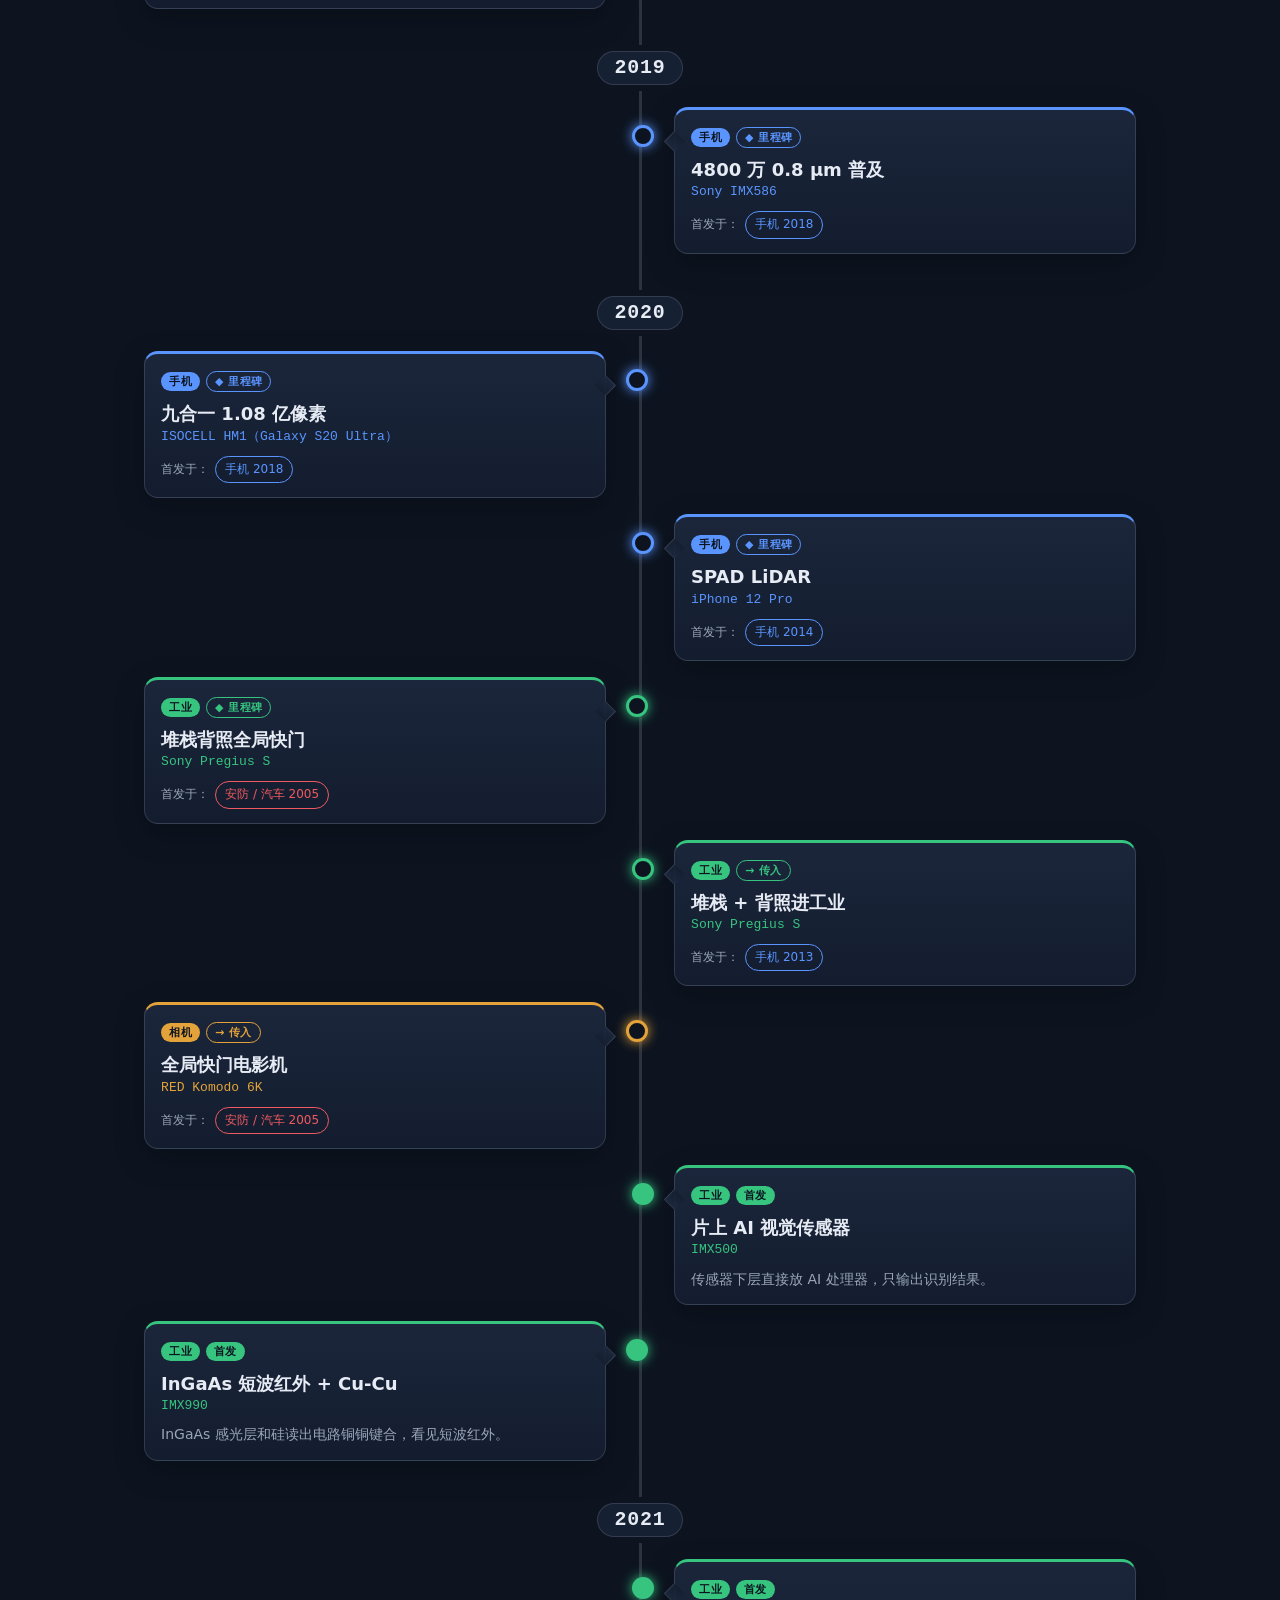
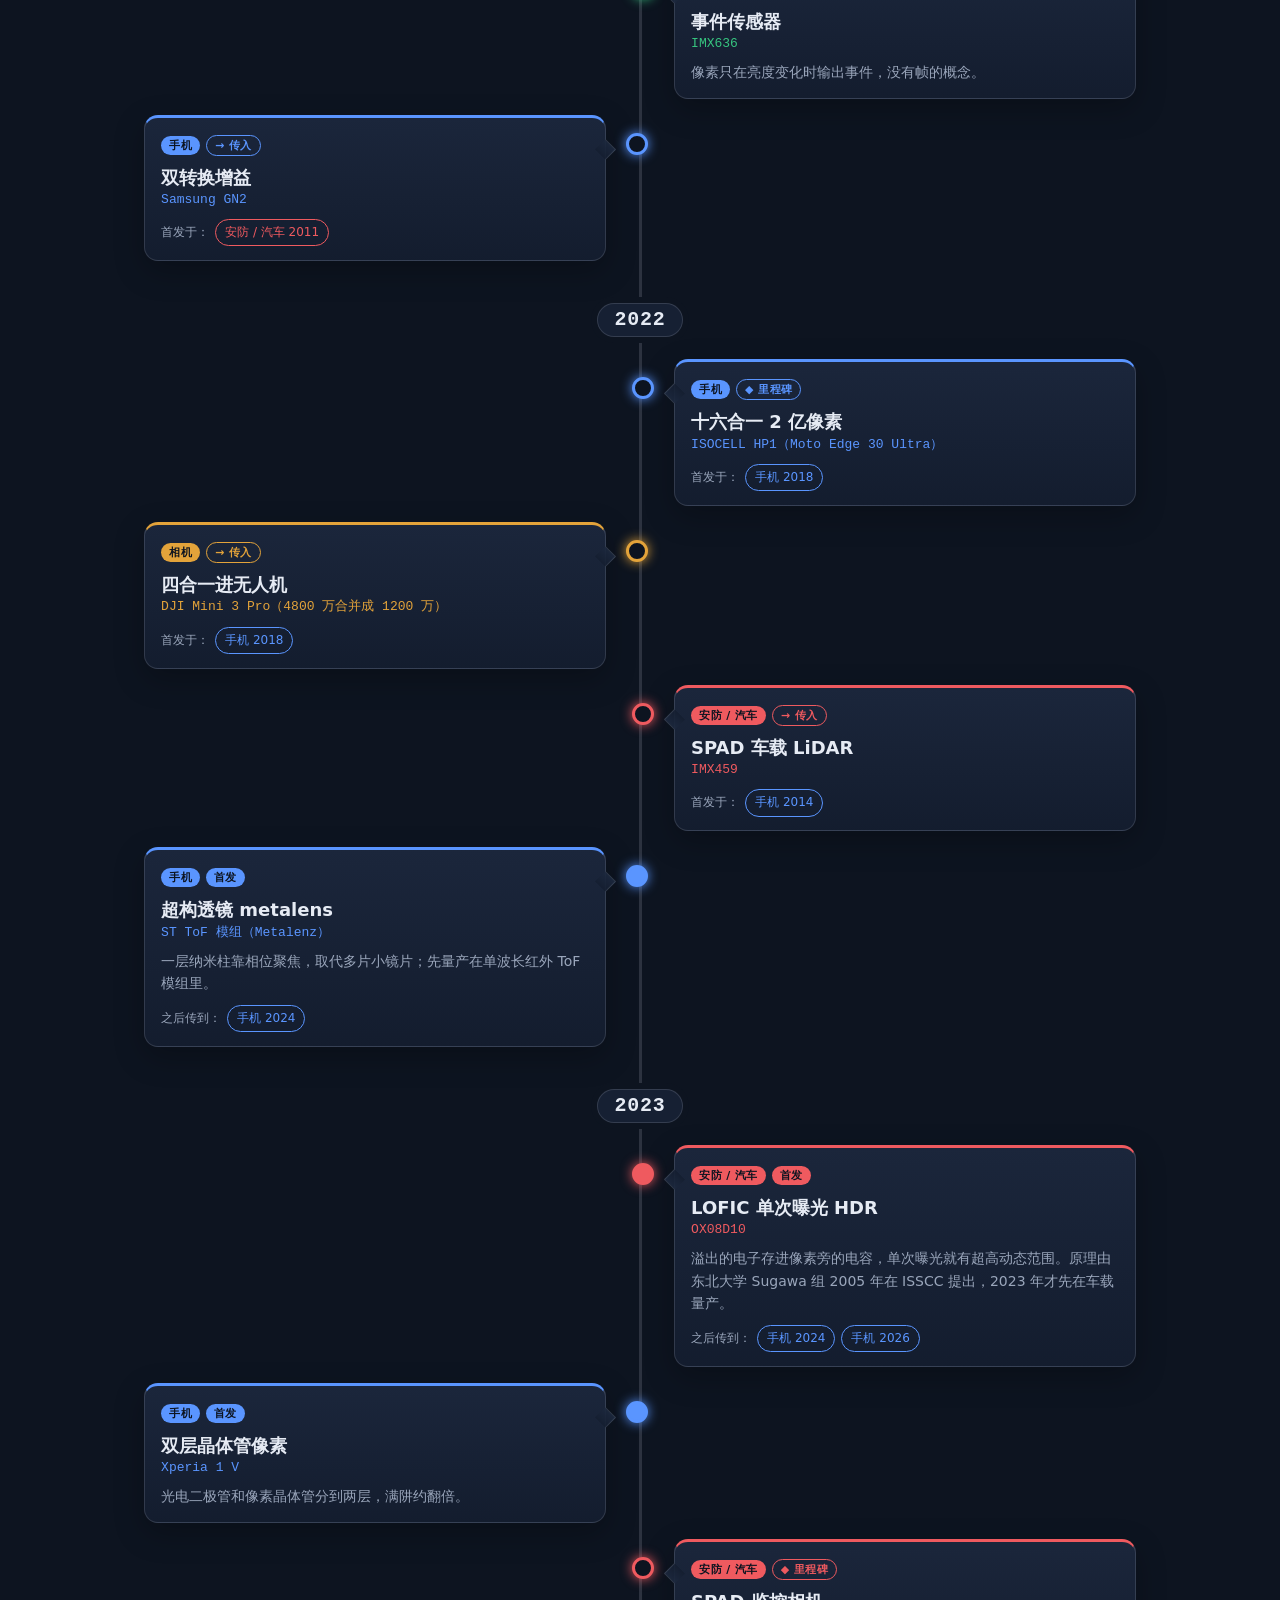
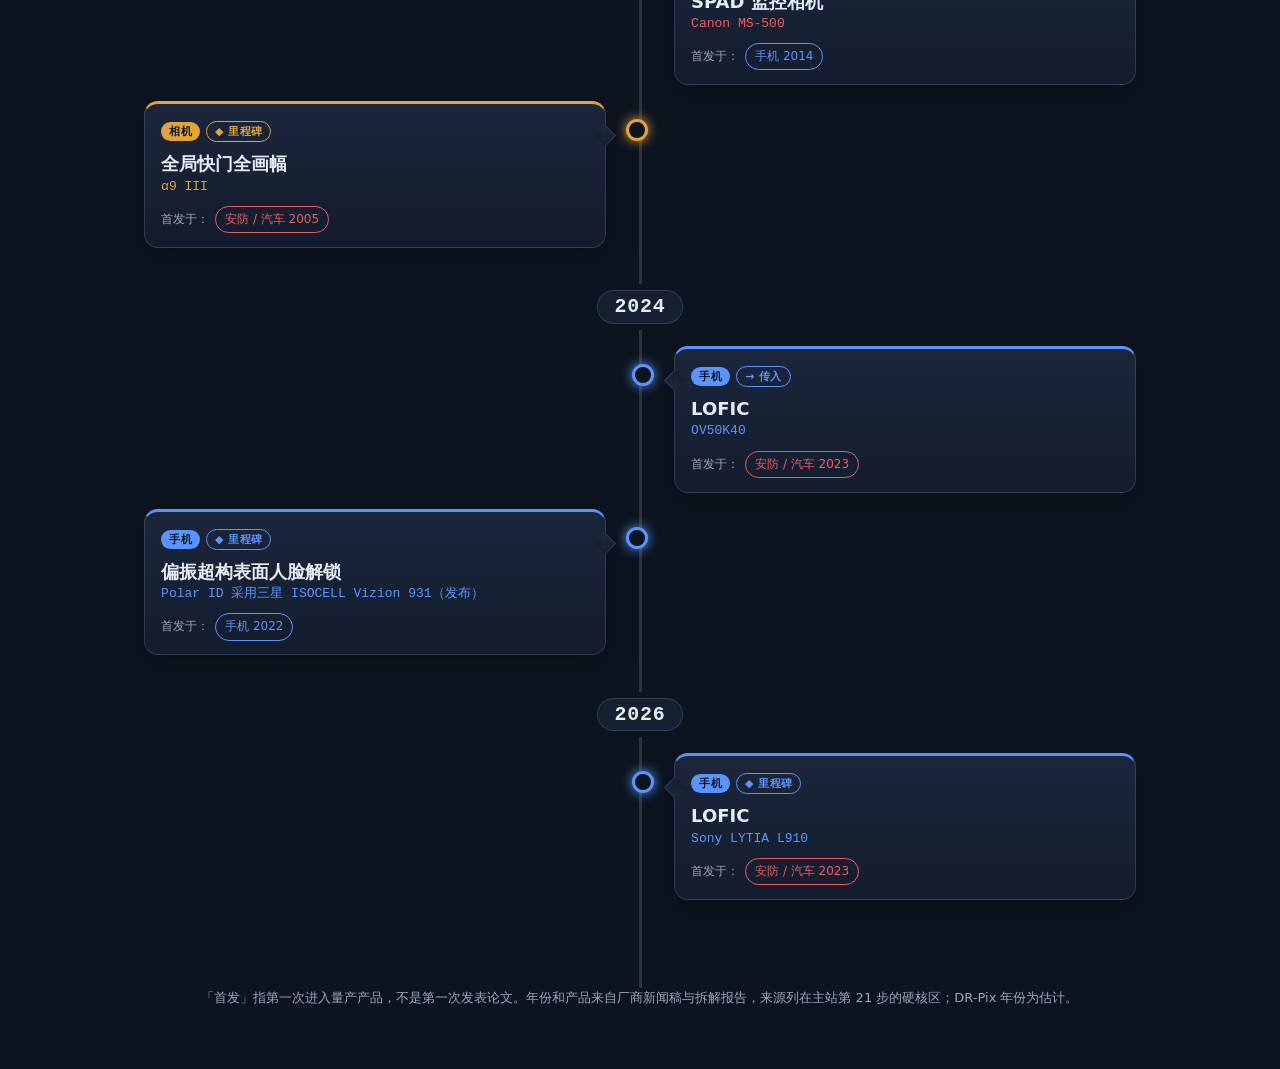
==== commit fedcd1bc: "新增存储技术时间线页；时间线计数卡固定一行四个 Co-Authored-By: Claude Opus 5.5 <noreply@anthropic.com>" ====
--- a/cmos-timeline.html
+++ b/cmos-timeline.html
@@ -24,8 +24,10 @@
 .eye{margin:0 0 0.8rem;font:600 0.8rem/1 var(--mono);letter-spacing:.22em;text-transform:uppercase;color:var(--accent)}
 h1{margin:0;font:800 clamp(2.27rem,5vw,7rem)/1.08 var(--sans);letter-spacing:-.02em;background:linear-gradient(100deg,#ffe9c7,#f0a487 40%,#a9d4ff 80%);-webkit-background-clip:text;background-clip:text;color:transparent}
 .sub{max-width:41.3rem;margin:1.2rem auto 0;color:var(--dim)}
-.stats{display:flex;flex-wrap:wrap;justify-content:center;gap:0.667rem;margin:2rem 0 0;padding:0;list-style:none}
-.stats button{min-width:8.8rem;border:1.5px solid var(--c);border-radius:0.933rem;background:rgba(22,32,51,.6);color:var(--ink);padding:0.8rem 0.933rem;cursor:pointer;font:inherit;transition:opacity .2s,transform .2s,background .2s}
+.stats{display:grid;grid-template-columns:repeat(4,minmax(0,1fr));gap:0.667rem;max-width:48rem;margin:2rem auto 0;padding:0;list-style:none}
+.stats li{display:flex}
+@media (max-width:560px){.stats{grid-template-columns:repeat(2,minmax(0,1fr))}}
+.stats button{width:100%;border:1.5px solid var(--c);border-radius:0.933rem;background:rgba(22,32,51,.6);color:var(--ink);padding:0.8rem 0.933rem;cursor:pointer;font:inherit;transition:opacity .2s,transform .2s,background .2s}
 .stats button:hover{transform:translateY(-2px)}
 .stats button[aria-pressed=false]{opacity:.35}
 .stats b{display:block;font:800 2rem/1 var(--mono);color:var(--c)}
@@ -63,6 +65,7 @@
 .card .to a:hover{background:var(--cc);color:#0d1420}
 .it.off{display:none}
 .it.flash .card{box-shadow:0 0 0 2px var(--c),0 0.667rem 2rem rgba(0,0,0,.25)}
+.refs{margin-top:1.2rem;text-align:left}.refs summary{cursor:pointer;text-align:center}.refs ol{columns:2 22rem;font-size:.8rem;line-height:1.5}.refs a{color:var(--dim)}
 footer{max-width:80vw;margin:0 auto;padding:0 1.07rem 4rem;text-align:center;font-size:0.867rem;color:var(--dim)}
 
 @media (max-width:720px){
@@ -77,16 +80,16 @@
 @media (prefers-reduced-motion:reduce){html{scroll-behavior:auto}.card{transition:none;opacity:1;transform:none}}
 </style>
 </head>
-<body>
+<body data-tl="cmos">
 <div id="bar" aria-hidden="true"></div>
 <header>
   <a href="index.html#/" id="home">⌂ PhotonFall</a>
-  <a href="index.html#/step/21" id="step21"></a>
+  <a href="index.html#/step/21" id="steplink"></a>
   <span class="sp"></span>
   <button type="button" id="lang"></button>
 </header>
 <section class="hero">
-  <p class="eye">CMOS Image Sensor · 2000–2026</p>
+  <p class="eye" id="eyebrow">CMOS Image Sensor · 2000–2026</p>
   <h1 id="h1"></h1>
   <p class="sub" id="sub"></p>
   <ul class="stats" id="stats"></ul>
@@ -97,7 +100,8 @@
 <footer id="foot"></footer>
 
 <script src="js/i18n.js"></script>
+<script src="js/tl-core.js"></script>
 <script src="js/cmostl.js"></script>
-<script src="js/cmos-timeline-page.js"></script>
+<script src="js/tl-page.js"></script>
 </body>
 </html>
